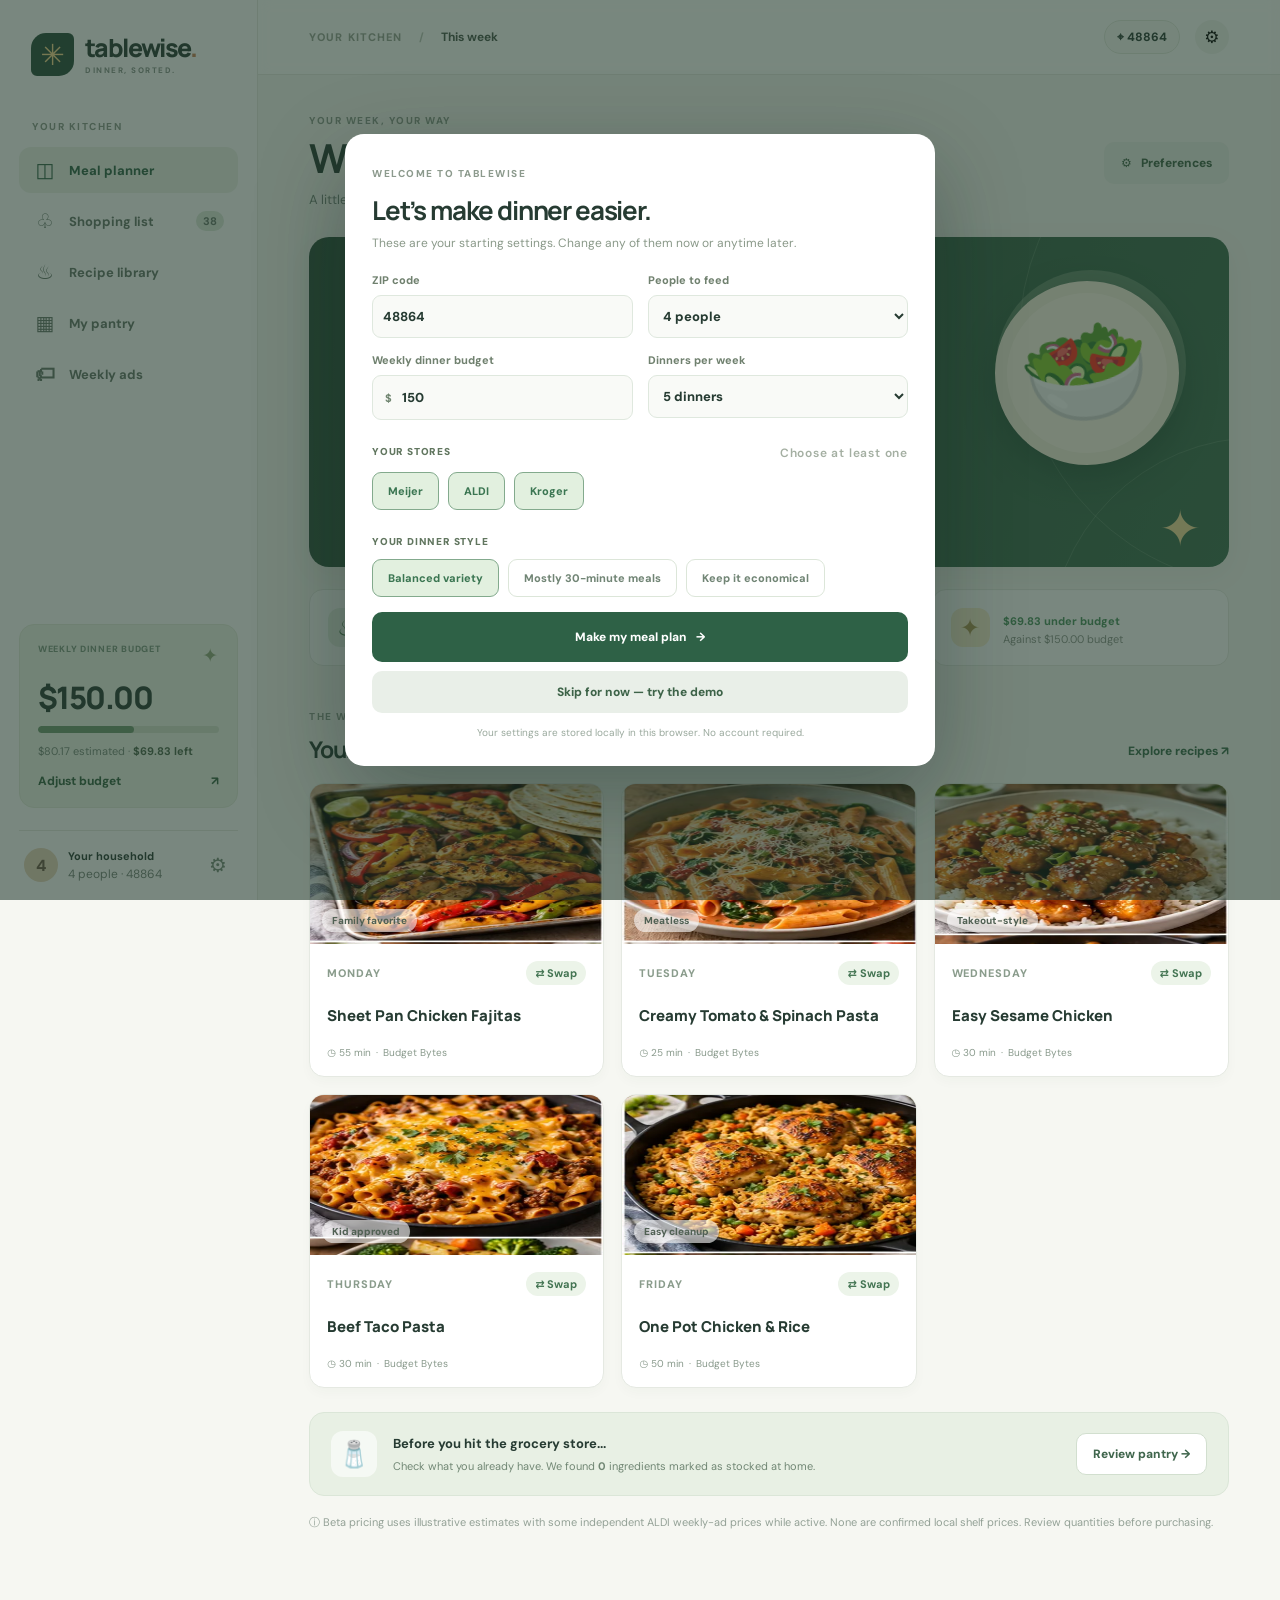
==== tablewise-beta/index.html @ d7c1a2af "Tablewise beta v0.3: 31 recipes with dish photos, saved recipes, and ALDI weekly-ad integration" ====
<!doctype html>
<html lang="en"><head><meta charset="utf-8"><meta name="viewport" content="width=device-width,initial-scale=1,viewport-fit=cover"><meta name="theme-color" content="#2e4f3c"><meta name="description" content="Tablewise: thoughtfully planned dinners and smarter grocery lists"><title>Tablewise — Dinner, sorted.</title><link rel="preconnect" href="https://fonts.googleapis.com"><link rel="preconnect" href="https://fonts.gstatic.com" crossorigin><link href="https://fonts.googleapis.com/css2?family=DM+Sans:wght@400;500;600;700;800&family=Manrope:wght@400;500;600;700;800&display=swap" rel="stylesheet"><style>
:root{--ink:#263b32;--muted:#758379;--forest:#274d3a;--sage:#e8efe7;--mint:#f3f7f0;--bg:#f6f7f2;--white:#fff;--orange:#df7d51;--line:#e5e9e2;--shadow:0 8px 30px rgba(32,57,41,.06);font-family:'DM Sans',system-ui,-apple-system,sans-serif;color:var(--ink);background:var(--bg)}*{box-sizing:border-box}body{margin:0;min-width:320px}button,input,select{font:inherit}button{cursor:pointer}a{text-decoration:none;color:inherit}button:focus-visible,a:focus-visible,input:focus-visible,select:focus-visible{outline:3px solid #e19b60;outline-offset:2px}h1,h2,h3,p{margin:0}h1,h2,h3{font-family:'Manrope',sans-serif;letter-spacing:-.045em}h1{font-size:clamp(29px,3.5vw,40px);line-height:1.16}h2{font-size:23px}small{font-size:12px}input,select{color:var(--ink)}[hidden]{display:none!important}.app-shell{display:flex;min-height:100vh}.sidebar{width:258px;background:#fff;border-right:1px solid var(--line);padding:33px 19px 18px;position:sticky;top:0;height:100vh;display:flex;flex-direction:column;flex-shrink:0}.logo{display:flex;gap:11px;align-items:center;padding:0 12px}.logo-mark{width:43px;height:43px;background:var(--forest);border-radius:15px 6px 15px 6px;display:grid;place-items:center;color:#fbda8f;font-size:29px}.logo-text{display:flex;flex-direction:column}.logo-text strong{font-family:Manrope,sans-serif;letter-spacing:-.065em;font-size:25px;font-weight:800;line-height:1.08}.logo-text .dot{color:#c88256}.logo-text small{letter-spacing:.19em;color:#89958d;font-weight:800;font-size:8px;margin-top:4px}.sidebar-label,.kicker{font-size:10px;font-weight:800;letter-spacing:.15em;color:#8c9a8d}.sidebar-label{padding:44px 13px 14px}.sidebar nav{display:grid;gap:5px}.nav-link{border:0;background:transparent;color:#647569;border-radius:12px;display:flex;align-items:center;text-align:left;gap:12px;padding:13px 14px;font-weight:700;font-size:13px}.nav-link:hover,.nav-link.active{background:#edf3e9;color:#2e6147}.nav-link.active{font-weight:800}.nav-emoji{font-size:20px;width:24px;text-align:center;line-height:1}.nav-count{margin-left:auto;font-size:11px;border-radius:30px;background:#dbe8da;padding:3px 7px}.side-budget{background:#eef4e9;border:1px solid #e3ecdb;border-radius:15px;margin-top:auto;padding:18px}.side-budget-top{display:flex;justify-content:space-between;color:#7b9680;font-size:9px;font-weight:800;letter-spacing:.08em}.side-leaf{font-size:19px;color:#91a87d}.side-number{font:800 31px Manrope,sans-serif;letter-spacing:-.05em;margin:8px 0}.side-progress{height:7px;border-radius:8px;background:#d5e1ce;overflow:hidden}.side-progress div{height:100%;border-radius:8px;background:#6f9972}.side-progress div.over{background:#d96d53}.side-budget p{font-size:11px;color:#75897a;line-height:1.5;margin-top:10px}.side-budget p b{color:#49654b}.side-budget-btn{border:0;background:none;text-align:left;padding:14px 0 0;color:#346342;font-weight:800;font-size:12px;width:100%;display:flex;justify-content:space-between}.sidebar-bottom{display:flex;align-items:center;gap:10px;margin-top:22px;padding:17px 5px 0;border-top:1px solid var(--line)}.sidebar-bottom .avatar{height:34px;width:34px;display:grid;place-items:center;border-radius:50%;background:#e9d6bb;color:#6d5846;font-weight:800}.sidebar-bottom>div{flex:1}.sidebar-bottom b{display:block;font-size:11px}.sidebar-bottom small{display:block;color:var(--muted);margin-top:3px}.sidebar-bottom button{border:0;background:transparent;color:#788c7b;font-size:20px}.main-wrap{flex:1;min-width:0}.topbar{height:75px;display:flex;justify-content:space-between;align-items:center;padding:0 clamp(20px,4vw,60px);border-bottom:1px solid var(--line);background:#ffffffc9;backdrop-filter:blur(7px)}.breadcrumb{font-size:11px;font-weight:800;letter-spacing:.1em;color:#96a294}.breadcrumb span{margin:0 12px;color:#bbc6ba}.breadcrumb strong{color:#46584b;letter-spacing:0;font-size:12px}.top-actions{display:flex;align-items:center;gap:15px}.zip-chip{border:1px solid #e1e9dc;background:#f7faf6;border-radius:30px;padding:8px 12px;font-size:12px;font-weight:800}.icon-btn{border:0;background:#f0f5ed;border-radius:50%;width:34px;height:34px;font-size:17px}.content{padding:39px clamp(20px,4vw,60px) 70px;max-width:1510px;margin:auto}.page-head{display:flex;justify-content:space-between;align-items:center;gap:18px;margin-bottom:26px}.page-head h1{margin:8px 0 9px}.page-head p{color:var(--muted);font-size:13px;line-height:1.6}.btn{border:1px solid transparent;border-radius:10px;padding:12px 16px;font-size:12px;font-weight:800;display:inline-flex;gap:7px;align-items:center;justify-content:center;transition:transform .16s,filter .16s}.btn:hover{transform:translateY(-1px);filter:brightness(.97)}.btn-primary{background:#2e6146;color:white}.btn-soft{background:#e9efe8;color:#3d6348}.btn-light{background:#fff;color:#2f5d44}.btn-ghost{color:#fff;background:transparent;border-color:#759b7a}.btn-outline{color:#40664d;background:#fff;border-color:#d2dfcf}.btn.big{padding:16px}.btn.full{width:100%}.hero{position:relative;background:linear-gradient(115deg,#294d39 0%,#3b6e50 100%);border-radius:20px;min-height:270px;overflow:hidden;display:flex;align-items:center;box-shadow:var(--shadow)}.hero-copy{padding:38px 44px;position:relative;z-index:3;width:69%;color:#fff}.hero-eyebrow{font-size:10px;letter-spacing:.2em;font-weight:800;color:#d3e1c9}.hero h2{font-size:clamp(27px,3vw,39px);line-height:1.17;margin:17px 0}.hero h2 em{font-style:normal;color:#d5e8b5}.hero p{font-size:13px;max-width:390px;line-height:1.7;color:#e3eee3}.hero-buttons{margin-top:23px;display:flex;gap:10px;flex-wrap:wrap}.hero-illustration{position:absolute;right:3%;top:0;height:100%;width:34%;display:grid;place-items:center}.plate{position:absolute;border-radius:50%;display:grid;place-items:center}.plate-back{height:190px;width:190px;background:#a1c29338;right:5%;top:33px;border:21px solid #9db9a244}.plate-front{height:184px;width:184px;border:12px solid #f5efdd;background:#fff8e8;right:7%;top:44px;font-size:106px;box-shadow:0 12px 35px #102f2465;transform:rotate(-11deg)}.hero-shape{position:absolute;border-radius:50%;border:1px solid #a4c4a53d}.hero-shape1{width:500px;height:500px;right:-290px;top:-150px}.hero-shape2{width:420px;height:420px;right:-240px;bottom:-290px}.plant-leaf{position:absolute;color:#f3dc9a;font-size:50px}.plant-leaf.a{right:0;bottom:5px}.plant-leaf.b{left:0;top:2px}.stat-row{display:grid;grid-template-columns:repeat(3,minmax(0,1fr));gap:14px;margin:22px 0 38px}.stat{padding:18px;background:white;border:1px solid var(--line);border-radius:14px;display:flex;align-items:center;gap:13px}.stat-icon{height:39px;width:39px;border-radius:12px;display:grid;place-items:center;font-size:24px;flex-shrink:0}.soft-green{background:#e7f1e6;color:#497a4f}.soft-orange{background:#f8eae3;color:#c47f5b}.soft-gold{background:#f9efcf;color:#ad9652}.stat strong{display:block;font-size:16px;font-weight:800;white-space:nowrap}.stat span:not(.stat-icon){display:block;font-size:11px;color:#8b948b;margin-top:4px}.good{color:#4b9260!important}.bad{color:#bb5845!important}.section-heading{display:flex;justify-content:space-between;align-items:end;margin:0 0 18px;gap:12px}.section-heading h2{margin-top:8px}.section-heading p{color:var(--muted);font-size:12px;margin-top:4px}.text-btn{border:0;background:transparent;padding:6px 0;color:#376b4c;font-weight:800;font-size:12px}.meal-grid{display:grid;grid-template-columns:repeat(3,minmax(0,1fr));gap:17px}.meal-card{background:#fff;border:1px solid var(--line);border-radius:15px;overflow:hidden;min-width:0;box-shadow:0 5px 12px #23482907}.meal-art{height:160px;position:relative;overflow:hidden;display:flex;align-items:center;justify-content:center}.meal-art .food-icon{font-size:83px;filter:drop-shadow(0 11px 11px #46352620);z-index:1;transform:rotate(-8deg)}.art-blob{position:absolute;width:185px;height:185px;right:-20px;top:-60px;border-radius:50%;background:#ffffff3b}.art-corner{position:absolute;bottom:12px;left:12px;background:#fff9;border-radius:50px;padding:5px 10px;font-weight:800;color:#516154;font-size:10px}.terracotta{background:#f3d3c4}.salmon{background:#fae2d7}.sage{background:#dceadc}.gold{background:#f9ecc4}.amber{background:#f3d9b3}.sea{background:#d5e8e1}.cream{background:#efead9}.meal-body{padding:17px}.meal-day{display:flex;align-items:center;justify-content:space-between;font-size:11px;text-transform:uppercase;letter-spacing:.08em;font-weight:800;color:#8a9c8c}.mini-swap{border:0;color:#437452;background:#ecf4e9;border-radius:30px;font-size:11px;font-weight:700;padding:5px 9px;text-transform:none;letter-spacing:0}.meal-title{background:none;border:0;padding:8px 0 0;display:block;text-align:left;font-weight:800;color:var(--ink);font-family:Manrope,sans-serif;font-size:15px;line-height:1.4;min-height:52px}.meal-title:hover{color:#46835b}.meal-foot{display:flex;flex-wrap:wrap;gap:5px;margin-top:9px;align-items:center;color:#88998b;font-size:10px}.bottom-banner{margin-top:24px;padding:18px 21px;background:#e8f0e4;border:1px solid #dbe6d8;border-radius:15px;display:flex;align-items:center;gap:16px}.bottom-banner .bottom-emoji{width:46px;height:46px;background:#fff9;border-radius:12px;display:grid;place-items:center;font-size:26px}.bottom-banner div:nth-child(2){flex:1}.bottom-banner strong{font-size:13px}.bottom-banner p{font-size:11px;color:#718774;line-height:1.6;margin-top:5px}.disclaimer{font-size:11px;color:#93a196;line-height:1.6;margin-top:18px}.page-actions,.inline-actions{display:flex;align-items:center;gap:9px}.price-notice{display:flex;gap:13px;background:#fff4e9;border:1px solid #f1e0ca;padding:15px 18px;border-radius:12px;margin-bottom:21px}.notice-icon{font-size:22px;color:#c18547}.price-notice strong{font-size:12px;color:#94673f}.price-notice p{font-size:11px;line-height:1.55;margin-top:4px;color:#967f62}.compare-wrap{background:#fff;border:1px solid var(--line);border-radius:17px;padding:26px;margin-bottom:29px}.compare-heading h2{margin-top:7px}.compare-heading p{color:var(--muted);font-size:12px;margin-top:6px}.compare-cards{display:grid;grid-template-columns:1fr 1fr;gap:15px;margin-top:21px}.compare-card{border:1px solid #e3e9df;border-radius:12px;background:#fbfcf9;padding:19px}.compare-card.chosen{border:2px solid #79a883;background:#f1f8ef;padding:18px}.compare-label{display:flex;justify-content:space-between;gap:4px;align-items:center;font-size:10px;font-weight:900;letter-spacing:.08em;color:#718a77}.pill{border-radius:40px;padding:5px 8px;font-size:10px;letter-spacing:0}.pale{background:#e3ecdf;color:#64816d}.compare-dollar{display:block;font:800 34px Manrope,sans-serif;letter-spacing:-.06em;margin:13px 0 5px}.compare-card p{color:var(--muted);font-size:11px;line-height:1.5}.compare-select{margin-top:18px;border:0;background:none;color:#37714e;padding:0;font-weight:800;font-size:12px}.store-mini{display:flex;flex-wrap:wrap;gap:12px;margin-top:17px;color:#718174;font-size:11px}.store-mini>span{display:inline-flex;align-items:center;gap:5px}.store-dot{width:8px;height:8px;border-radius:50%;background:#a4a4a4}.store-dot.aldi{background:#3072c8}.store-dot.kroger{background:#207cbd}.store-dot.meijer{background:#db5f44}.shop-topline{display:flex;justify-content:space-between;align-items:center;margin-bottom:15px;gap:14px}.shop-topline p{color:var(--muted);font-size:12px;margin-top:5px}.shop-top-actions{display:flex;gap:17px}.shopping-layout{display:grid;grid-template-columns:minmax(0,1fr) 285px;gap:19px;align-items:start}.aisle-group{border:1px solid var(--line);border-radius:13px;overflow:hidden;background:#fff;margin-bottom:15px}.aisle-head{padding:13px 17px;background:#f2f6f0;border-bottom:1px solid var(--line);display:flex;justify-content:space-between;font-size:12px;color:#4c6a53}.aisle-head span{font-size:11px;color:#8a998b}.shop-item{padding:12px 15px;display:flex;gap:11px;align-items:center;border-bottom:1px solid #eef0eb}.shop-item:last-child{border:0}.shop-item.bought{opacity:.5}.shop-item.bought .item-name{text-decoration:line-through}.check-wrap{position:relative;display:flex}.check-wrap input{width:17px;height:17px;accent-color:#3d8357;cursor:pointer}.item-emoji{font-size:24px;width:30px;text-align:center}.item-info{flex:1;min-width:0}.item-name{font-size:12px;font-weight:800}.item-sub{font-size:10px;margin-top:5px;color:#98a499;line-height:1.4}.item-price{text-align:right;font-size:12px;font-weight:800;white-space:nowrap}.item-price small{display:block;margin-top:4px;color:#95a196;font-weight:500}.price-edit{border:0;background:#f1f4ed;border-radius:7px;color:#6c8b73;padding:6px 9px}.receipt{background:#fff;border:1px solid var(--line);border-radius:15px;padding:24px;position:sticky;top:96px}.receipt-total{font:800 36px Manrope,sans-serif;letter-spacing:-.06em;margin:14px 0 21px}.receipt-line{display:flex;justify-content:space-between;gap:10px;font-size:11px;color:#859184;margin:13px 0}.receipt-line b{color:#405e48}.receipt-rule{height:1px;background:var(--line);margin:18px 0}.receipt-result{display:flex;justify-content:space-between;font-size:12px;font-weight:800;gap:8px;margin-bottom:23px}.receipt-note{line-height:1.65;color:#97a296;font-size:10px;margin-top:15px}.empty-state{text-align:center;padding:40px;color:#8a9989}.recipe-toolbar{display:flex;gap:17px;justify-content:space-between;flex-wrap:wrap;margin-bottom:23px}.search-wrap{position:relative;flex:1;min-width:220px}.search-wrap span{position:absolute;left:13px;top:10px;font-size:22px;color:#9aaa9a}.search-wrap input{width:100%;padding:13px 13px 13px 39px;border:1px solid var(--line);border-radius:10px;background:white;font-size:12px}.category-row{display:flex;align-items:center;gap:6px;flex-wrap:wrap}.category-chip{border:1px solid #dae7d9;background:#fff;border-radius:22px;padding:10px 12px;color:#64836d;font-size:11px;font-weight:800}.category-chip.selected{background:var(--forest);color:white}.recipe-grid{display:grid;grid-template-columns:repeat(3,minmax(0,1fr));gap:17px}.recipe-tile{background:white;border:1px solid var(--line);border-radius:14px;overflow:hidden}.recipe-tile .meal-art{height:137px}.recipe-tile .food-icon{font-size:69px}.recipe-content{padding:16px}.recipe-content h3{font-size:15px;line-height:1.45}.recipe-content p{color:var(--muted);font-size:11px;margin-top:6px}.recipe-content button{margin-top:14px}.pantry-top{background:#e4eee2;border:1px solid #d3e3d0;padding:24px 29px;border-radius:14px;display:flex;justify-content:space-between;align-items:center;margin-bottom:30px}.pantry-top h2{margin:8px 0}.pantry-top p{color:#739177;font-size:12px}.pantry-deco{font-size:64px}.pantry-grid{display:grid;grid-template-columns:repeat(4,minmax(0,1fr));gap:13px}.pantry-card{border:1px solid var(--line);border-radius:12px;background:white;padding:20px 10px;display:flex;align-items:center;flex-direction:column;gap:10px;min-height:143px}.pantry-card.owned{border-color:#8abb95;background:#f0f8ef}.pantry-card-emoji{font-size:31px}.pantry-card b{font-size:12px;text-align:center}.pantry-card small{color:#83a08a;text-align:center;font-weight:700}.mobile-nav{display:none}.modal-root{}#modal-root:empty{display:none}.modal-overlay{position:fixed;inset:0;background:#20372a99;z-index:1000;display:flex;align-items:center;justify-content:center;padding:19px;overflow-y:auto}.modal-panel{width:min(100%,590px);max-height:min(92vh,850px);overflow:auto;background:#fff;border-radius:19px;box-shadow:0 30px 90px #10251f55;position:relative}.modal-inner{padding:27px}.modal-head{display:flex;align-items:start;justify-content:space-between;gap:20px;margin-bottom:22px}.modal-head h2{font-size:26px;margin:10px 0 6px}.modal-head p{font-size:12px;color:#8a9989;line-height:1.6}.modal-close{border:0;background:#edf3eb;border-radius:50%;width:30px;height:30px;font-size:20px;flex-shrink:0}.form-grid{display:grid;grid-template-columns:1fr 1fr;gap:15px}.form-grid label,.extra-form label{display:flex;flex-direction:column;gap:8px;font-size:11px;font-weight:800;color:#70816f}.form-grid input,.form-grid select,.extra-form input{width:100%;min-height:43px;background:#f9faf7;border:1px solid #dfe8de;border-radius:9px;padding:10px;font-size:13px}.money-input{display:flex;align-items:center;border:1px solid #dfe8de;border-radius:9px;background:#f9faf7;overflow:hidden}.money-input span{padding-left:12px;color:#708570}.money-input input{border:0;background:transparent}.form-subhead{display:flex;justify-content:space-between;font-size:10px;font-weight:900;letter-spacing:.08em;margin:25px 0 11px;color:#61765f}.form-subhead small{font-weight:600;color:#a4afa2}.check-pill-row,.style-row{display:flex;gap:9px;flex-wrap:wrap}.store-check input,.style-check input{position:absolute;opacity:0;pointer-events:none}.store-check span,.style-check span{display:block;border:1px solid #dce6d9;border-radius:9px;padding:11px 15px;color:#718575;font-size:11px;font-weight:800;cursor:pointer}.store-check input:checked+span,.style-check input:checked+span{background:#e2f0df;color:#3b7652;border-color:#83aa8d}.form-error{font-size:11px;color:#bd5646;margin:15px 0}.form-note{text-align:center;color:#9aa99d;font-size:10px;margin-top:13px}.quick-pantry{display:grid;grid-template-columns:repeat(3,minmax(0,1fr));gap:9px;margin-bottom:21px}.quick-pantry-chip{border:1px solid var(--line);border-radius:8px;padding:11px 7px;background:#f9faf7;color:#627b65;text-align:left;font-size:11px;font-weight:700}.quick-pantry-chip.has{background:#e1f0df;border-color:#88b294;color:#346a48}.quick-pantry-chip span{margin-right:3px;font-weight:900}.modal-footer{display:flex;gap:10px;justify-content:flex-end;flex-wrap:wrap}.detail-banner{height:155px;display:grid;place-items:center;position:relative}.detail-banner>span{font-size:86px}.over-art{position:absolute;right:16px;top:16px}.detail-inner{padding:24px 29px 30px}.detail-callout,.unit-banner{padding:13px;background:#f7f5ed;border:1px solid #eee7d8;color:#8d7c59;border-radius:9px;font-size:11px;line-height:1.5;margin-bottom:17px}.detail-ingredients{border:1px solid var(--line);border-radius:10px;overflow:hidden;margin:16px 0}.detail-ingredients>strong{display:block;background:#eff3eb;padding:11px 15px;font-size:12px}.detail-ingredients>div{display:flex;justify-content:space-between;padding:8px 14px;border-top:1px solid var(--line);font-size:11px;gap:15px}.detail-ingredients>div span:last-child{color:#829182}.swap-list{max-height:50vh;overflow-y:auto;display:grid;gap:8px}.swap-row{border:1px solid var(--line);border-radius:10px;display:flex;gap:13px;align-items:center;text-align:left;padding:7px;background:#fff}.swap-row.is-current{background:#eaf4e9;border-color:#82ab87}.swap-emoji{width:63px;height:62px;border-radius:8px;display:grid;place-items:center;font-size:36px}.swap-row>span:nth-child(2){flex:1}.swap-row b,.swap-row small{display:block}.swap-row b{font-size:12px}.swap-row small{font-size:10px;color:#859486;margin-top:4px}.swap-arrow{margin-right:10px;color:#66916d}.price-form-fields{display:grid;gap:15px;margin-bottom:20px}.price-form-fields label{display:flex;justify-content:space-between;align-items:center;gap:15px;font-weight:800;font-size:12px}.price-form-fields label .money-input{width:145px}.price-form-fields em{font-style:normal;font-size:9px;color:#93a394;font-weight:500}.extra-form{display:grid;gap:16px}.extra-form .form-grid{margin:8px 0}#toast{position:fixed;z-index:1400;left:50%;bottom:30px;transform:translateX(-50%) translateY(90px);opacity:0;transition:.22s;pointer-events:none;background:#284d38;color:white;padding:13px 21px;border-radius:12px;box-shadow:0 15px 30px #0004;font-size:12px;font-weight:800;text-align:center}#toast.show{transform:translateX(-50%);opacity:1}
/* Local weekly ad discovery */
.ad-intro{display:flex;align-items:center;justify-content:space-between;gap:15px;background:#e8f1e6;border:1px solid #dbe9d9;padding:18px 22px;border-radius:14px;margin-bottom:20px}.ad-intro strong{display:block;font-size:14px}.ad-intro p{margin-top:6px;font-size:11px;color:#708674;line-height:1.6}.ad-store-grid{display:grid;grid-template-columns:repeat(3,minmax(0,1fr));gap:13px;margin-bottom:25px}.ad-store-card{background:white;border:1px solid var(--line);border-radius:14px;padding:18px;display:flex;flex-direction:column;gap:10px}.ad-store-card h3{font-size:17px}.ad-store-card small{color:#8b9c8d;line-height:1.5}.ad-store-card a{margin-top:auto}.ad-deals{display:grid;grid-template-columns:repeat(2,minmax(0,1fr));gap:12px}.ad-deal{border:1px solid var(--line);border-radius:12px;padding:15px;background:white;display:grid;gap:7px}.ad-deal-top{display:flex;justify-content:space-between;align-items:center;gap:8px}.ad-deal strong{font-size:13px}.ad-deal-price{font-size:20px;font-weight:900;font-family:Manrope,sans-serif}.ad-meta{font-size:10px;color:#90a094;line-height:1.5}.ad-deal button{background:#e9f2e7;border:none;color:#3f734c;border-radius:7px;padding:9px;font-size:11px;font-weight:800}.ad-note{font-size:11px;color:#7f8f81;line-height:1.7}.ad-empty{background:#fff;border:1px dashed #ccd9ca;padding:25px;border-radius:12px;font-size:12px;color:#829181;line-height:1.8}.ad-status{font-size:10px;font-weight:800;border-radius:20px;padding:5px 9px;background:#edf2e9;color:#69836a}.data-status{display:block;font-size:10px;font-weight:800;color:#a37d4c;background:#fff4de;padding:7px 9px;border-radius:8px;margin:13px 0}.ad-form{display:grid;grid-template-columns:1.5fr .7fr .8fr auto;gap:9px;align-items:end;margin:18px 0}.ad-form label{display:grid;gap:7px;font-size:11px;color:#768a79;font-weight:800}.ad-form input,.ad-form select{border:1px solid var(--line);background:white;border-radius:8px;padding:11px;min-width:0;width:100%;height:41px}.ad-form button{height:41px}.ad-filter{display:flex;gap:7px;margin:18px 0}.ad-filter button{border:1px solid #dce7d8;border-radius:50px;padding:8px 14px;background:#fff;color:#67816c;font-size:11px;font-weight:800}.ad-filter button.active{background:#2f6247;color:white;border-color:#2f6247}.ad-inline-link{font-size:11px;text-decoration:underline;color:#4c7c54}
@media(max-width:1150px){.sidebar{width:219px}.content{padding:28px 24px 60px}.topbar{padding:0 24px}.meal-grid,.recipe-grid{grid-template-columns:repeat(2,minmax(0,1fr))}.shopping-layout{grid-template-columns:minmax(0,1fr) 255px}.stat{padding:13px}.stat strong{font-size:14px}.ad-store-grid{grid-template-columns:repeat(2,1fr)}}@media(max-width:800px){.sidebar{display:none}.mobile-nav{display:flex;position:fixed;left:0;right:0;bottom:0;z-index:90;background:white;border-top:1px solid var(--line);padding:7px 7px calc(7px + env(safe-area-inset-bottom));justify-content:space-around;box-shadow:0 -8px 20px #2643290b}.mobile-nav .nav-link{display:flex;flex-direction:column;gap:4px;font-size:9px;padding:7px 5px;min-width:58px}.mobile-nav .nav-emoji{font-size:20px}.mobile-nav .nav-count{display:none}.content{padding:28px 20px 110px}.topbar{height:60px;padding:0 20px}.shopping-layout{grid-template-columns:1fr}.receipt{position:static;order:-1}.pantry-grid{grid-template-columns:repeat(3,minmax(0,1fr))}.ad-store-grid{grid-template-columns:repeat(3,minmax(0,1fr))}}@media(max-width:560px){.content{padding:23px 14px 110px}.breadcrumb{font-size:9px}.breadcrumb strong{font-size:10px}.top-actions{gap:7px}.topbar{padding:0 14px}.page-head{align-items:flex-start}.page-head .btn{padding:9px;font-size:10px}.page-head h1{font-size:29px}.hero{min-height:315px}.hero-copy{padding:30px 21px;width:100%}.hero-illustration{opacity:.21;right:-70px;width:65%}.hero-buttons .btn{font-size:10px}.stat-row{grid-template-columns:1fr;gap:8px;margin:13px 0 27px}.stat{padding:12px}.stat-icon{height:33px;width:33px;font-size:19px}.stat strong{font-size:14px}.meal-grid,.recipe-grid{grid-template-columns:1fr 1fr;gap:10px}.meal-art{height:110px}.meal-art .food-icon{font-size:59px}.meal-body{padding:11px}.meal-title{font-size:12px;min-height:70px}.meal-day{font-size:9px}.meal-foot{font-size:9px}.mini-swap{padding:4px 6px;font-size:9px}.mini-swap span{display:none}.art-corner{font-size:9px}.bottom-banner{padding:13px;gap:9px;align-items:flex-start}.bottom-banner .bottom-emoji{width:36px;height:36px;font-size:20px;flex-shrink:0}.bottom-banner .btn{padding:8px;font-size:10px;align-self:center}.compare-wrap{padding:15px}.compare-cards{gap:9px}.compare-card{padding:13px}.compare-card.chosen{padding:12px}.compare-dollar{font-size:26px}.compare-label{font-size:9px}.pill{display:none}.shop-item{padding:12px 8px;gap:6px}.shop-topline{align-items:flex-start}.shop-top-actions{flex-direction:column;gap:4px}.pantry-grid{grid-template-columns:repeat(2,minmax(0,1fr));gap:10px}.pantry-card{min-height:125px;padding:15px 8px}.form-grid{grid-template-columns:1fr 1fr;gap:9px}.modal-inner{padding:20px}.quick-pantry{grid-template-columns:repeat(2,minmax(0,1fr))}.ad-store-grid{grid-template-columns:1fr}.ad-deals{grid-template-columns:1fr}.ad-form{grid-template-columns:1fr 1fr}.ad-form label:first-child{grid-column:1/-1}.ad-form button{grid-column:1/-1}.ad-intro{align-items:flex-start;flex-direction:column}.recipe-content{padding:12px}.recipe-content h3{font-size:12px}}@media print{.sidebar,.mobile-nav,.topbar,.page-head button,.receipt button,.shop-top-actions,.price-edit,.compare-wrap,.bottom-banner,.price-notice{display:none!important}.content{padding:0}.shopping-layout{grid-template-columns:1fr}.shop-item{break-inside:avoid}.receipt{position:static}}
/* Final component alignment */
.modal-backdrop{position:fixed;inset:0;background:#20372a99;z-index:1000;display:flex;align-items:center;justify-content:center;padding:19px;overflow-y:auto}.modal-panel{padding:27px;max-width:590px}.modal-panel.modal-wide{max-width:680px}.modal-panel:has(.detail-banner){padding:0}.modal-panel .detail-inner{padding:23px 27px 28px}.recipe-art{height:146px;position:relative;display:grid;place-items:center;overflow:hidden}.recipe-emoji{font-size:72px;filter:drop-shadow(0 8px 10px #5237271a)}.recipe-tag{position:absolute;left:13px;bottom:10px;background:#ffffffc4;color:#52735d;border-radius:30px;padding:6px 11px;font-size:10px;font-weight:800}.recipe-body{padding:16px}.recipe-source{font-size:10px;letter-spacing:.04em;color:#8d9d8e;font-weight:800}.recipe-title{border:0;background:none;padding:9px 0;color:var(--ink);text-align:left;font:800 15px/1.5 Manrope,sans-serif;min-height:65px}.recipe-bottom{display:flex;align-items:center;justify-content:space-between;gap:6px;color:#869989;font-size:11px}.tiny-cta{border:0;background:#e8f1e4;color:#366649;border-radius:7px;padding:7px;font-size:10px;font-weight:800}.modal-panel .quick-pantry{margin-top:8px}.modal-panel .detail-inner .detail-ingredients{max-height:34vh;overflow-y:auto}.modal-panel>.modal-head{margin-bottom:20px}body{overflow-x:hidden}
@media(max-width:560px){.modal-panel{padding:19px}.recipe-art{height:108px}.recipe-emoji{font-size:50px}.recipe-body{padding:11px}.recipe-title{font-size:12px;min-height:81px}.recipe-bottom{align-items:flex-start;gap:4px;flex-direction:column}.ad-store-grid{grid-template-columns:1fr}}

/* RECIPE PHOTO EXPANSION */
:root{--dish-sprite:url("[data-uri]")}
.dish-photo{display:block;position:absolute;inset:0;overflow:hidden;background:#e8e8de}
.dish-photo img,.dish-photo .dish-sprite,.dish-emoji-fallback{display:block;width:100%;height:100%;position:absolute;inset:0}
.dish-photo img{object-fit:cover;object-position:center 48%;transition:transform .38s ease}
.dish-sprite{background-image:var(--dish-sprite);background-size:400% 400%;background-position:var(--dish-x) var(--dish-y);background-repeat:no-repeat;transition:transform .38s ease}
.dish-emoji-fallback{display:grid;place-items:center;font-size:55px;background:#e6e9d9}
.dish-emoji-fallback[hidden]{display:none!important}
.recipe-tile:hover .dish-photo img,.recipe-tile:hover .dish-sprite,.meal-card:hover .dish-photo img,.meal-card:hover .dish-sprite{transform:scale(1.045)}
.recipe-art.with-photo{display:block;position:relative;width:100%;border:0;padding:0;cursor:pointer;overflow:hidden}
.recipe-art .recipe-tag{z-index:2;white-space:nowrap;box-shadow:0 2px 8px #0001}
.recipe-tile{position:relative;overflow:hidden;transition:transform .15s,box-shadow .15s}
.recipe-tile:hover{transform:translateY(-2px);box-shadow:0 11px 26px #24372917}
.recipe-save{position:absolute;z-index:3;right:12px;top:11px;border:1px solid #ffffffad;background:#fffffff2;color:#527554;width:32px;height:32px;border-radius:50%;font-size:22px;line-height:1;display:grid;place-items:center;box-shadow:0 3px 10px #0003}
.recipe-save.saved{background:#fdf2ee;color:#cc6656}
.recipe-count{font-size:12px;color:#718272;margin:10px 0 16px;font-weight:800}
.meal-art.with-photo{width:100%;position:relative;display:block;cursor:pointer;overflow:hidden;border:0;padding:0}
.meal-art.with-photo .art-corner{z-index:2;position:absolute}
.detail-photo-banner{height:225px!important;display:block!important;overflow:hidden}
.detail-photo-banner .detail-photo img,.detail-photo-banner .detail-photo .dish-sprite{object-position:center 48%}
.detail-photo-banner .over-art{z-index:4;background:#ffffffdd}
.swap-emoji{position:relative;overflow:hidden;flex-shrink:0}
.swap-photo img,.swap-photo .dish-sprite{border-radius:8px}
@media(max-width:560px){.recipe-save{right:7px;top:7px;width:29px;height:29px}.recipe-count{margin:7px 0 12px}.detail-photo-banner{height:170px!important}}

</style></head><body><div id="app"></div><script>
'use strict';
// All store prices in this prototype are synthetic demonstration values, not retailer offers.
const ING = {
 chicken: ['Chicken breast','Meat','lb',1,3.99,'🍗'],thighs:['Chicken thighs','Meat','lb',1,3.29,'🍗'],beef:['Ground beef','Meat','lb',1,5.39,'🥩'],fish:['White fish fillets','Meat','lb',1,6.99,'🐟'],bacon:['Bacon','Meat','12-oz pkg',1,4.19,'🥓'],
 peppers:['Bell peppers','Produce','each',1,1.08,'🫑'],onion:['Yellow onions','Produce','each',1,.79,'🧅'],lime:['Limes','Produce','each',1,.59,'🍋'],garlic:['Garlic','Produce','bulb',1,.65,'🧄'],spinach:['Baby spinach','Produce','5-oz bag',1,2.29,'🥬'],avocado:['Avocados','Produce','each',1,.99,'🥑'],greenonion:['Green onions','Produce','bunch',1,.95,'🌱'],potato:['Russet potatoes','Produce','3-lb bag',1,3.49,'🥔'],broccoli:['Broccoli florets','Produce','12-oz bag',1,2.69,'🥦'],coleslaw:['Coleslaw mix','Produce','14-oz bag',1,1.98,'🥬'],cilantro:['Cilantro','Produce','bunch',1,.89,'🌿'],ginger:['Fresh ginger','Produce','piece',1,.85,'🫚'],
 rice:['Long-grain rice','Grains','2-lb bag',1,2.69,'🍚'],pasta:['Penne pasta','Grains','1-lb box',1,1.39,'🍝'],spaghetti:['Spaghetti','Grains','1-lb box',1,1.49,'🍝'],tortillas:['Flour tortillas','Grains','10-count pack',1,2.29,'🌮'],corntortillas:['Corn tortillas','Grains','12-count pack',1,2.19,'🌮'],breadcrumbs:['Bread crumbs','Grains','15-oz canister',1,1.99,'🍞'],flour:['All-purpose flour','Grains','2-lb bag',1,2.19,'🌾'],
 tomato:['Diced tomatoes','Canned & jarred','14.5-oz can',1,1.19,'🍅'],sauce:['Tomato sauce','Canned & jarred','15-oz can',1,1.08,'🥫'],paste:['Tomato paste','Canned & jarred','6-oz can',1,.89,'🥫'],beans:['Black beans','Canned & jarred','15-oz can',1,.95,'🫘'],kidney:['Kidney beans','Canned & jarred','15-oz can',1,1.15,'🫘'],corn:['Corn','Canned & jarred','15-oz can',1,1.09,'🌽'],salsa:['Salsa','Canned & jarred','16-oz jar',1,2.29,'🍅'],broth:['Chicken / vegetable broth','Canned & jarred','32-oz carton',1,1.89,'🥣'],
 cheddar:['Shredded cheddar','Dairy & eggs','8-oz bag',1,2.29,'🧀'],mozzarella:['Shredded mozzarella','Dairy & eggs','8-oz bag',1,2.39,'🧀'],parmesan:['Parmesan','Dairy & eggs','4-oz tub',1,2.49,'🧀'],creamcheese:['Cream cheese','Dairy & eggs','8-oz block',1,1.89,'🧀'],sourcream:['Sour cream','Dairy & eggs','16-oz tub',1,1.89,'🥛'],milk:['Milk','Dairy & eggs','half-gallon',1,2.29,'🥛'],butter:['Butter','Dairy & eggs','1-lb box',1,3.49,'🧈'],egg:['Eggs','Dairy & eggs','dozen',1,2.99,'🥚'],
 frozenveg:['Frozen stir-fry vegetables','Frozen','12-oz bag',1,2.39,'🥕'],
 oil:['Olive / cooking oil','Pantry & spices','16.9-fl-oz bottle',1,5.49,'🫒'],salt:['Salt','Pantry & spices','container',1,1.09,'🧂'],pepper:['Black pepper','Pantry & spices','jar',1,2.09,'🧂'],paprika:['Paprika','Pantry & spices','jar',1,1.59,'🌶️'],chili:['Chili powder','Pantry & spices','jar',1,1.59,'🌶️'],cumin:['Ground cumin','Pantry & spices','jar',1,1.79,'🌶️'],oregano:['Dried oregano','Pantry & spices','jar',1,1.59,'🌿'],basil:['Dried basil','Pantry & spices','jar',1,1.59,'🌿'],thyme:['Dried thyme','Pantry & spices','jar',1,1.59,'🌿'],garlicpowder:['Garlic powder','Pantry & spices','jar',1,1.59,'🧄'],onionpowder:['Onion powder','Pantry & spices','jar',1,1.59,'🧅'],cayenne:['Cayenne pepper','Pantry & spices','jar',1,1.49,'🌶️'],soy:['Soy sauce','Pantry & spices','bottle',1,1.89,'🍶'],sugar:['Brown / white sugar','Pantry & spices','2-lb bag',1,2.39,'🍯'],cornstarch:['Cornstarch','Pantry & spices','box',1,1.89,'🌽'],mayo:['Mayonnaise','Pantry & spices','jar',1,3.29,'🥄'],sesame:['Sesame oil','Pantry & spices','bottle',1,4.49,'🍶'],vinegar:['Rice vinegar','Pantry & spices','bottle',1,2.09,'🍶'],
};
const RECIPES = [
 {id:'fajitas',title:'Sheet Pan Chicken Fajitas',source:'Budget Bytes',url:'https://www.budgetbytes.com/oven-fajitas/',time:55,servings:4,tag:'Family favorite',category:'Chicken',emoji:'🌮',shade:'terracotta',ings:{chicken:1,peppers:3,onion:2,lime:1,tortillas:1,sourcream:.35,oil:.07,chili:.06,paprika:.06,onionpowder:.04,garlicpowder:.04,cumin:.04,cayenne:.03,sugar:.03,salt:.03}},
 {id:'cajun',title:'Creamy Cajun Chicken Pasta',source:'Budget Bytes',url:'https://www.budgetbytes.com/one-pot-creamy-cajun-chicken-pasta/',time:30,servings:4,tag:'One pot',category:'Chicken',emoji:'🍝',shade:'salmon',ings:{chicken:1,onion:1,pasta:.5,tomato:1,broth:.5,creamcheese:.25,butter:.08,oil:.06,paprika:.08,oregano:.04,thyme:.04,garlicpowder:.04,onionpowder:.04,cayenne:.02,pepper:.03,salt:.03}},
 {id:'spinach',title:'Creamy Tomato & Spinach Pasta',source:'Budget Bytes',url:'https://www.budgetbytes.com/creamy-tomato-spinach-pasta/',time:25,servings:4,tag:'Meatless',category:'Vegetarian',emoji:'🍅',shade:'sage',ings:{pasta:.5,onion:1,garlic:.25,oil:.06,tomato:1,oregano:.04,basil:.04,pepper:.02,paste:.3,creamcheese:.25,parmesan:.25,spinach:1}},
 {id:'chickenrice',title:'One Pot Chicken & Rice',source:'Budget Bytes',url:'https://www.budgetbytes.com/one-pot-chicken-and-rice/',time:50,servings:4,tag:'Easy cleanup',category:'Chicken',emoji:'🍚',shade:'gold',ings:{thighs:1.25,rice:.5,onion:1,broth:.5,oil:.06,paprika:.04,oregano:.04,thyme:.04,garlicpowder:.04,onionpowder:.04,salt:.03,pepper:.03}},
 {id:'sesame',title:'Easy Sesame Chicken',source:'Budget Bytes',url:'https://www.budgetbytes.com/easy-sesame-chicken/',time:30,servings:4,tag:'Takeout-style',category:'Chicken',emoji:'🥡',shade:'amber',ings:{thighs:1,rice:.5,egg:.1,cornstarch:.1,soy:.12,sesame:.06,vinegar:.06,sugar:.05,ginger:.25,garlic:.2,greenonion:1,oil:.05,salt:.02,pepper:.02}},
 {id:'fishtacos',title:'Fish Tacos with Lime Slaw',source:'Budget Bytes',url:'https://www.budgetbytes.com/fish-tacos-with-slaw/',time:30,servings:4,tag:'Fresh & bright',category:'Seafood',emoji:'🐟',shade:'sea',ings:{fish:1,corntortillas:.7,coleslaw:.5,greenonion:1,lime:1,mayo:.15,avocado:1,oil:.04,cumin:.03,chili:.03,garlicpowder:.03,cayenne:.03,salt:.03,sugar:.03}},
 {id:'tacobowls',title:'Slow Cooker Chicken Taco Bowls',source:'Budget Bytes',url:'https://www.budgetbytes.com/taco-chicken-bowls/',time:490,servings:6,tag:'Set & forget',category:'Chicken',emoji:'🥗',shade:'sage',ings:{chicken:1.5,rice:.75,beans:2,corn:1,salsa:1,cheddar:.6,cumin:.04,chili:.05,garlicpowder:.03,onionpowder:.03,oil:.05}},
 {id:'potatosoup',title:'Loaded Potato Soup',source:'Budget Bytes',url:'https://www.budgetbytes.com/loaded-potato-soup/',time:55,servings:6,tag:'Comfort food',category:'Vegetarian',emoji:'🥣',shade:'cream',ings:{potato:1,bacon:1,onion:1,garlic:.25,broth:.5,milk:.5,cheddar:.6,sourcream:.5,greenonion:1,flour:.05,paprika:.03,cayenne:.02,salt:.03,pepper:.02}},
 {id:'tacopasta',title:'Beef Taco Pasta',source:'Budget Bytes',url:'https://www.budgetbytes.com/beef-taco-pasta/',time:30,servings:6,tag:'Kid approved',category:'Beef',emoji:'🍲',shade:'terracotta',ings:{beef:.5,pasta:.7,onion:1,tomato:1,paste:.4,cheddar:.6,broth:.5,chili:.04,cumin:.04,garlicpowder:.03,onionpowder:.03,oil:.04}},
 {id:'parm',title:'Classic Chicken Parmesan',source:'Food Network',url:'https://www.foodnetwork.com/recipes/food-network-kitchen/classic-chicken-parmesan-recipe-2111683',time:40,servings:4,tag:'Weekend classic',category:'Chicken',emoji:'🍗',shade:'salmon',ings:{chicken:1.25,garlic:.25,sauce:1,mozzarella:.75,parmesan:.5,egg:.25,flour:.1,oil:.1,pepper:.03,salt:.03,basil:.04}},
 {id:'chili',title:'Classic Chili',source:'Budget Bytes',url:'https://www.budgetbytes.com/basic-chili/',time:50,servings:6,tag:'Meal-prep friendly',category:'Beef',emoji:'🥘',shade:'terracotta',ings:{beef:1,onion:1,garlic:.25,kidney:2,beans:1,tomato:2,sauce:1,broth:.3,chili:.07,cumin:.06,paprika:.04,oregano:.03,oil:.05}},
 {id:'quesadilla',title:'Black Bean Quesadillas',source:'Budget Bytes',url:'https://www.budgetbytes.com/hearty-black-bean-quesadillas/',time:25,servings:4,tag:'Budget hero',category:'Vegetarian',emoji:'🫓',shade:'gold',ings:{beans:2,corn:1,tortillas:1,cheddar:1,greenonion:1,cilantro:1,chili:.04,cumin:.03,garlicpowder:.03}},
 {id:'drumsticks',title:'Baked Chicken Drumsticks',source:'Budget Bytes',url:'https://www.budgetbytes.com/baked-chicken-drumsticks/',time:45,servings:4,tag:'Family favorite',category:'Chicken',emoji:'🍗',shade:'amber',ings:{thighs:2,potato:1,broccoli:1,oil:.06,paprika:.05,garlicpowder:.04,onionpowder:.03,oregano:.03,pepper:.02,salt:.03}},
 {id:'stirfry',title:'Chicken Stir Fry',source:'Budget Bytes',url:'https://www.budgetbytes.com/chicken-stir-fry/',time:30,servings:6,tag:'Veggie-packed',category:'Chicken',emoji:'🥦',shade:'sea',ings:{chicken:1.5,frozenveg:2,rice:.5,soy:.12,garlic:.3,ginger:.4,cornstarch:.08,sugar:.04,oil:.06,pepper:.02}},
 {id:'meatloaf',title:'Classic Homemade Meatloaf',source:'Budget Bytes',url:'https://www.budgetbytes.com/classic-homemade-meatloaf/',time:75,servings:8,tag:'Sunday-style',category:'Beef',emoji:'🍽️',shade:'cream',ings:{beef:2,onion:1,egg:.2,breadcrumbs:.3,milk:.2,potato:1,broccoli:1,garlicpowder:.03,pepper:.03,salt:.03}}
];

// Expanded curated collection: external cooking instructions are credited and linked.
// Ingredient amounts are planning approximations, not exact copies of the publisher's recipe.
Object.assign(ING, {
  orzo:['Orzo pasta','Grains','1-lb box',1,2.19,'🍝'],
  chickpeas:['Chickpeas','Canned & jarred','15-oz can',1,1.09,'🫘'],
  whitebeans:['Cannellini beans','Canned & jarred','15-oz can',1,1.09,'🫘'],
  salmon:['Salmon fillets','Meat','lb',1,8.99,'🐟'],
  tunacan:['Canned tuna','Canned & jarred','5-oz can',1,1.09,'🐟'],
  salmoncan:['Canned salmon','Canned & jarred','14.75-oz can',1,3.09,'🐟'],
  greenbeans:['Green beans','Produce','12-oz bag',1,2.19,'🥬'],
  mushroom:['Baby bella mushrooms','Produce','8-oz pkg',1,2.39,'🍄'],
  coconutmilk:['Coconut milk','Canned & jarred','13.5-oz can',1,2.09,'🥥'],
  ramen:['Ramen noodles','Grains','3-oz pack',1,.49,'🍜'],
  cream:['Heavy cream','Dairy & eggs','pint',1,3.19,'🥛'],
  lemon:['Lemons','Produce','each',1,.79,'🍋'],
  rosemary:['Dried rosemary','Pantry & spices','jar',1,1.69,'🌿'],
  curry:['Curry powder','Pantry & spices','jar',1,2.09,'🌶️'],
  hot:['Hot sauce','Pantry & spices','bottle',1,2.49,'🌶️'],
  mustard:['Dijon mustard','Pantry & spices','jar',1,1.89,'🥄'],
  carrot:['Carrots','Produce','1-lb bag',1,1.39,'🥕'],
  zucchini:['Zucchini','Produce','each',1,1.29,'🥒'],
  parsley:['Fresh parsley','Produce','bunch',1,1.09,'🌿']
});
// First 15 photos are original, locally embedded AI-generated dish illustrations.
RECIPES.forEach((r,i)=>{r.sprite=i;});
RECIPES.push(
 {id:'carbonara',title:'Easy Spaghetti Carbonara',source:'Budget Bytes',url:'https://www.budgetbytes.com/spaghetti-carbonara/',image:'https://www.budgetbytes.com/wp-content/uploads/2016/05/Spaghetti-Carbonara-V3.jpeg',time:25,servings:6,tag:'5 ingredients',category:'Pork',emoji:'🍝',shade:'cream',ings:{bacon:.25,garlic:.2,spaghetti:.75,egg:.25,parmesan:.7,pepper:.03,salt:.02}},
 {id:'tuscanorzo',title:'One Pot Tuscan Orzo',source:'Budget Bytes',url:'https://www.budgetbytes.com/tuscan-orzo/',image:'https://www.budgetbytes.com/wp-content/uploads/2024/04/Tuscan-Orzo-V1.jpg',time:30,servings:4,tag:'One pot',category:'Vegetarian',emoji:'🍝',shade:'salmon',ings:{orzo:.7,onion:1,garlic:.25,tomato:1,spinach:.8,parmesan:.5,cream:.35,broth:.5,oil:.06,oregano:.03,pepper:.03}},
 {id:'cheeseburger',title:'One Pot Cheeseburger Pasta',source:'Budget Bytes',url:'https://www.budgetbytes.com/skillet-cheeseburger-pasta/',image:'https://www.budgetbytes.com/wp-content/uploads/2016/04/Cheeseburger-Pasta-Skillet-PIN1-800x1200.jpg',time:30,servings:4,tag:'Kid approved',category:'Beef',emoji:'🍝',shade:'amber',ings:{beef:.6,pasta:.65,onion:1,cheddar:.8,tomato:.5,sauce:.3,broth:.4,milk:.3,oil:.04,garlicpowder:.03,pepper:.02}},
 {id:'southwest',title:'Southwest Chicken Skillet',source:'Budget Bytes',url:'https://www.budgetbytes.com/southwest-chicken-skillet/',image:'https://www.budgetbytes.com/wp-content/uploads/2014/05/Southwest-Chicken-Skillet-V1.jpg',time:25,servings:4,tag:'Weeknight winner',category:'Chicken',emoji:'🥘',shade:'terracotta',ings:{chicken:.8,rice:.5,beans:1,corn:1,salsa:.5,cheddar:.5,greenonion:.5,chili:.03,cumin:.03,oil:.04}},
 {id:'primavera',title:'Chicken Pasta Primavera',source:'Budget Bytes',url:'https://www.budgetbytes.com/chicken-pasta-primavera/',image:'https://www.budgetbytes.com/wp-content/uploads/2025/02/Chicken-Pasta-Primavera-V1.jpeg',time:30,servings:4,tag:'Veggie-packed',category:'Chicken',emoji:'🥦',shade:'sage',ings:{chicken:1.1,pasta:.7,zucchini:2,carrot:.6,broccoli:.5,garlic:.25,cream:.35,parmesan:.4,butter:.1,pepper:.02}},
 {id:'firecracker',title:'Firecracker Chicken',source:'Budget Bytes',url:'https://www.budgetbytes.com/firecracker-chicken/',image:'https://www.budgetbytes.com/wp-content/uploads/2025/06/Firecracker-Chicken-V3.jpg',time:35,servings:4,tag:'Sweet & spicy',category:'Chicken',emoji:'🍗',shade:'terracotta',ings:{chicken:1.1,rice:.5,hot:.17,sugar:.12,vinegar:.07,soy:.05,cornstarch:.07,oil:.06,greenonion:.5,garlicpowder:.03}},
 {id:'creamygarlic',title:'Creamy Garlic Chicken',source:'Budget Bytes',url:'https://www.budgetbytes.com/creamy-garlic-chicken/',image:'https://www.budgetbytes.com/wp-content/uploads/2024/02/Creamy-Garlic-Chicken-V1.jpeg',time:40,servings:4,tag:'Cozy classic',category:'Chicken',emoji:'🍗',shade:'gold',ings:{chicken:1.3,garlic:1,cream:.45,broth:.25,flour:.06,oil:.06,butter:.07,oregano:.03,garlicpowder:.02,pepper:.02}},
 {id:'curriedchickpeas',title:'Curried Chickpeas with Spinach',source:'Budget Bytes',url:'https://www.budgetbytes.com/curried-chickpeas-spinach/',image:'https://www.budgetbytes.com/wp-content/uploads/2013/12/Curried-Chickpeas-with-Spinach-V1.jpg',time:25,servings:4,tag:'Budget hero',category:'Vegetarian',emoji:'🍛',shade:'sage',ings:{chickpeas:2,spinach:1,onion:1,garlic:.25,ginger:.3,sauce:1,curry:.07,rice:.4,oil:.05}},
 {id:'beefcabbage',title:'Beef and Cabbage Stir Fry',source:'Budget Bytes',url:'https://www.budgetbytes.com/beef-cabbage-stir-fry/',image:'https://www.budgetbytes.com/wp-content/uploads/2016/08/Beef-and-Cabbage-Stir-Fry-V1.jpg',time:30,servings:4,tag:'One skillet',category:'Beef',emoji:'🥘',shade:'sage',ings:{beef:.7,coleslaw:1.2,carrot:.5,greenonion:.6,garlic:.2,ginger:.3,soy:.12,sugar:.06,sesame:.05,oil:.05}},
 {id:'eggroll',title:'Egg Roll in a Bowl',source:'Budget Bytes',url:'https://www.budgetbytes.com/egg-roll-in-a-bowl/',image:'https://www.budgetbytes.com/wp-content/uploads/2026/02/Egg-Roll-in-a-Bowl-Vertical-2.jpg',time:30,servings:4,tag:'Takeout feel',category:'Beef',emoji:'🥬',shade:'amber',ings:{beef:.5,coleslaw:1.5,carrot:.5,garlic:.25,ginger:.25,greenonion:.6,soy:.12,oil:.06,vinegar:.05,sugar:.03}},
 {id:'salmonpatties',title:'Easy Salmon Patties',source:'Budget Bytes',url:'https://www.budgetbytes.com/salmon-patties/',image:'https://www.budgetbytes.com/wp-content/uploads/2025/05/Salmon-Patties-V1.jpg',time:25,servings:4,tag:'Pantry-friendly',category:'Seafood',emoji:'🐟',shade:'sea',ings:{salmoncan:2,egg:.2,breadcrumbs:.15,greenonion:.5,lemon:1,mayo:.12,oil:.05,salt:.02,pepper:.02}},
 {id:'tunapatties',title:'Easy Tuna Patties',source:'Budget Bytes',url:'https://www.budgetbytes.com/tuna-patties/',image:'https://www.budgetbytes.com/wp-content/uploads/2022/06/Tuna-Cakes-V2.jpg',time:25,servings:4,tag:'Fast favorite',category:'Seafood',emoji:'🐟',shade:'sea',ings:{tunacan:3,egg:.25,breadcrumbs:.2,greenonion:.5,lemon:1,mayo:.1,oil:.07,salt:.02,pepper:.02}},
 {id:'garliccod',title:'Garlic Butter Baked Cod',source:'Budget Bytes',url:'https://www.budgetbytes.com/garlic-butter-baked-cod/',image:'https://www.budgetbytes.com/wp-content/uploads/2019/09/Garlic-Butter-Baked-Cod-PIN1-800x1600.jpg',time:30,servings:4,tag:'Light & fresh',category:'Seafood',emoji:'🐟',shade:'cream',ings:{fish:1.3,butter:.17,garlic:.4,lemon:2,parsley:.5,broccoli:.8,oil:.04,salt:.03,pepper:.03}},
 {id:'salmonpan',title:'One Pan Salmon Dinner',source:'Budget Bytes',url:'https://www.budgetbytes.com/one-pan-salmon-dinner/',image:'https://www.budgetbytes.com/wp-content/uploads/2025/03/One-Pan-Salmon-Dinner-V1.jpg',time:40,servings:4,tag:'Sheet pan',category:'Seafood',emoji:'🐟',shade:'sage',ings:{salmon:1.4,potato:1,greenbeans:2,lemon:1,oil:.1,garlicpowder:.03,salt:.03,pepper:.03}},
 {id:'mushroomramen',title:'Creamy Mushroom Ramen',source:'Budget Bytes',url:'https://www.budgetbytes.com/vegan-creamy-mushroom-ramen/',image:'https://www.budgetbytes.com/wp-content/uploads/2019/09/Vegan-Creamy-Mushroom-Ramen-V2.jpg',time:15,servings:2,tag:'15 minutes',category:'Vegetarian',emoji:'🍜',shade:'sea',ings:{mushroom:1,broth:.4,spinach:.5,ramen:2,coconutmilk:.5,greenonion:.4,oil:.03,hot:.04}},
 {id:'whitebeansoup',title:'Rosemary Garlic White Bean Soup',source:'Budget Bytes',url:'https://www.budgetbytes.com/easy-rosemary-garlic-white-bean-soup/',image:'https://www.budgetbytes.com/wp-content/uploads/2019/09/Rosemary-Garlic-White-Bean-Soup-bread-500x500.jpg',time:30,servings:4,tag:'Comfort food',category:'Vegetarian',emoji:'🥣',shade:'cream',ings:{whitebeans:3,garlic:.3,broth:.5,oil:.07,rosemary:.03,thyme:.03,cayenne:.01,pepper:.03}}
);

const PANTRY_KEYS=['oil','salt','pepper','garlicpowder','onionpowder','paprika','cumin','chili','oregano','basil','thyme','cayenne','rice','pasta','sugar','flour','soy','butter','broth','cornstarch'];
const STORES=['Meijer','ALDI','Kroger'];
const DAYS=['Monday','Tuesday','Wednesday','Thursday','Friday','Saturday','Sunday'];
const DEFAULTS={zip:'48864',people:4,budget:150,days:5,stores:['Meijer','ALDI','Kroger'],style:'balanced',strategy:'both',pantry:{},meals:['fajitas','spinach','sesame','tacopasta','chickenrice'],checked:{},prices:{},extra:[],favorites:[],setup:false,pantryAsked:false};
const SHOP_CATEGORIES=['Produce','Meat','Dairy & eggs','Grains','Canned & jarred','Frozen','Pantry & spices','Other'];

</script><!-- TABLEWISE_ADS_START -->
<script>
window.TABLEWISE_ADS={"schema":2,"updated":"2026-10-25","zip":"48864","sources":[{"store":"Meijer","name":"Meijer Okemos","address":"2055 W Grand River, Okemos, MI 48864","url":"https://www.meijer.com/shopping/weekly-ad?storeId=25","status":"flyer-link","detail":"Local flyer is largely image-based; per-item prices require verification."},{"store":"ALDI","name":"ALDI Okemos","address":"5165 Marsh Rd, Okemos, MI 48864","url":"https://aldiweekly.com/","status":"third-party-priced-offers","detail":"Independent ad summary (not affiliated with ALDI); prices and availability may vary by location. Check your local store."},{"store":"Kroger","name":"Kroger Okemos","address":"4884 Marsh Rd, Okemos, MI 48864","url":"https://www.weeklyad.io/kroger","status":"flyer-link","detail":"Michigan regional circular; local prices/coupon eligibility require confirmation."}],"deals":[{"id":"aldiweekly-20261027-michigan-gala-apples-3-lb-bag","store":"ALDI","name":"Michigan Gala Apples (3-lb bag)","price":1.99,"unit":"3-lb bag","seenAt":"2026-10-25","validFrom":"2026-10-21","validThrough":"2026-10-27","source":"https://aldiweekly.com/","scope":"Independent ALDI ad summary; NOT a verified price for ZIP 48864","confirmedLocal":false,"category":"Produce"},{"id":"aldiweekly-20261027-california-red-grapes","store":"ALDI","name":"California Red Grapes","price":1.39,"unit":"lb","seenAt":"2026-10-25","validFrom":"2026-10-21","validThrough":"2026-10-27","source":"https://aldiweekly.com/","scope":"Independent ALDI ad summary; NOT a verified price for ZIP 48864","confirmedLocal":false,"category":"Produce"},{"id":"aldiweekly-20261027-washington-bartlett-pears-3-lb-bag","store":"ALDI","name":"Washington Bartlett Pears (3-lb bag)","price":2.99,"unit":"3-lb bag","seenAt":"2026-10-25","validFrom":"2026-10-21","validThrough":"2026-10-27","source":"https://aldiweekly.com/","scope":"Independent ALDI ad summary; NOT a verified price for ZIP 48864","confirmedLocal":false,"category":"Produce"},{"id":"aldiweekly-20261027-avocados","store":"ALDI","name":"Avocados","price":0.55,"unit":"each","seenAt":"2026-10-25","validFrom":"2026-10-21","validThrough":"2026-10-27","source":"https://aldiweekly.com/","scope":"Independent ALDI ad summary; NOT a verified price for ZIP 48864","confirmedLocal":false,"category":"Produce","mapping":"avocado"},{"id":"aldiweekly-20261027-golden-kiwi-1-lb-package","store":"ALDI","name":"Golden Kiwi (1-lb package)","price":3.79,"unit":"1-lb package","seenAt":"2026-10-25","validFrom":"2026-10-21","validThrough":"2026-10-27","source":"https://aldiweekly.com/","scope":"Independent ALDI ad summary; NOT a verified price for ZIP 48864","confirmedLocal":false,"category":"Produce"},{"id":"aldiweekly-20261027-baby-bella-mushrooms-8-oz-package","store":"ALDI","name":"Baby Bella Mushrooms (8-oz package)","price":0.99,"unit":"8-oz package","seenAt":"2026-10-25","validFrom":"2026-10-21","validThrough":"2026-10-27","source":"https://aldiweekly.com/","scope":"Independent ALDI ad summary; NOT a verified price for ZIP 48864","confirmedLocal":false,"category":"Produce"},{"id":"aldiweekly-20261027-fresh-family-pack-chicken-breasts","store":"ALDI","name":"Fresh Family Pack Chicken Breasts","price":1.99,"unit":"lb","seenAt":"2026-10-25","validFrom":"2026-10-21","validThrough":"2026-10-27","source":"https://aldiweekly.com/","scope":"Independent ALDI ad summary; NOT a verified price for ZIP 48864","confirmedLocal":false,"category":"Meat","mapping":"chicken"},{"id":"aldiweekly-20261027-fresh-family-pack-boneless-skinless-chicken-thighs","store":"ALDI","name":"Fresh Family Pack Boneless Skinless Chicken Thighs","price":2.99,"unit":"lb","seenAt":"2026-10-25","validFrom":"2026-10-21","validThrough":"2026-10-27","source":"https://aldiweekly.com/","scope":"Independent ALDI ad summary; NOT a verified price for ZIP 48864","confirmedLocal":false,"category":"Meat","mapping":"thighs"},{"id":"aldiweekly-20261027-fresh-family-pack-chicken-drumsticks","store":"ALDI","name":"Fresh Family Pack Chicken Drumsticks","price":1.09,"unit":"lb","seenAt":"2026-10-25","validFrom":"2026-10-21","validThrough":"2026-10-27","source":"https://aldiweekly.com/","scope":"Independent ALDI ad summary; NOT a verified price for ZIP 48864","confirmedLocal":false,"category":"Meat"},{"id":"aldiweekly-20261027-fresh-organic-whole-chicken","store":"ALDI","name":"Fresh Organic Whole Chicken","price":2.79,"unit":"lb","seenAt":"2026-10-25","validFrom":"2026-10-21","validThrough":"2026-10-27","source":"https://aldiweekly.com/","scope":"Independent ALDI ad summary; NOT a verified price for ZIP 48864","confirmedLocal":false,"category":"Meat"},{"id":"aldiweekly-20261027-fresh-black-angus-top-round-roast","store":"ALDI","name":"Fresh Black Angus Top Round Roast","price":7.99,"unit":"lb","seenAt":"2026-10-25","validFrom":"2026-10-21","validThrough":"2026-10-27","source":"https://aldiweekly.com/","scope":"Independent ALDI ad summary; NOT a verified price for ZIP 48864","confirmedLocal":false,"category":"Meat"},{"id":"aldiweekly-20261027-fresh-black-angus-chuck-roast","store":"ALDI","name":"Fresh Black Angus Chuck Roast","price":6.99,"unit":"lb","seenAt":"2026-10-25","validFrom":"2026-10-21","validThrough":"2026-10-27","source":"https://aldiweekly.com/","scope":"Independent ALDI ad summary; NOT a verified price for ZIP 48864","confirmedLocal":false,"category":"Meat"},{"id":"aldiweekly-20261027-fresh-black-angus-bottom-round-roast","store":"ALDI","name":"Fresh Black Angus Bottom Round Roast","price":6.49,"unit":"lb","seenAt":"2026-10-25","validFrom":"2026-10-21","validThrough":"2026-10-27","source":"https://aldiweekly.com/","scope":"Independent ALDI ad summary; NOT a verified price for ZIP 48864","confirmedLocal":false,"category":"Meat"},{"id":"aldiweekly-20261027-fresh-ground-lamb","store":"ALDI","name":"Fresh Ground Lamb","price":7.99,"unit":"lb","seenAt":"2026-10-25","validFrom":"2026-10-21","validThrough":"2026-10-27","source":"https://aldiweekly.com/","scope":"Independent ALDI ad summary; NOT a verified price for ZIP 48864","confirmedLocal":false,"category":"Meat"},{"id":"aldiweekly-20261027-fresh-half-pork-loin","store":"ALDI","name":"Fresh Half Pork Loin","price":2.09,"unit":"lb","seenAt":"2026-10-25","validFrom":"2026-10-21","validThrough":"2026-10-27","source":"https://aldiweekly.com/","scope":"Independent ALDI ad summary; NOT a verified price for ZIP 48864","confirmedLocal":false,"category":"Meat"},{"id":"aldiweekly-20261027-fresh-norwegian-salmon-portion","store":"ALDI","name":"Fresh Norwegian Salmon Portion","price":11.29,"unit":"lb","seenAt":"2026-10-25","validFrom":"2026-10-21","validThrough":"2026-10-27","source":"https://aldiweekly.com/","scope":"Independent ALDI ad summary; NOT a verified price for ZIP 48864","confirmedLocal":false,"category":"Seafood"},{"id":"aldiweekly-20261027-fremont-fish-market-bay-scallops-16-oz-frozen-package","store":"ALDI","name":"Fremont Fish Market Bay Scallops (16-oz frozen package)","price":5.99,"unit":"16-oz frozen package","seenAt":"2026-10-25","validFrom":"2026-10-21","validThrough":"2026-10-27","source":"https://aldiweekly.com/","scope":"Independent ALDI ad summary; NOT a verified price for ZIP 48864","confirmedLocal":false,"category":"Seafood"}]};

</script>
<!-- TABLEWISE_ADS_END --><script>
'use strict';
let adFilter='All';
function adFeed(){return window.TABLEWISE_ADS||{updated:'',sources:[],deals:[]}}
function activeDeals(){const today=new Date().toISOString().slice(0,10);return (adFeed().deals||[]).filter(d=>d.validThrough>=today&&d.seenAt<=today&&S.stores.includes(d.store)&&(!d.zip||d.zip===S.zip)&&(!d.region||d.region==='Michigan'))}
// Ad prices are provisional and only substitute *exact matching* ingredient/unit
// prices, for the beta ZIP, after checking dates. User-edited prices win.
function adPriceOffer(key,store){
 if(store!=='ALDI'||S.zip!=='48864'||typeof S.prices[key]?.ALDI==='number')return null;
 const unit=def(key)[2];
 return activeDeals().find(d=>d.store===store&&d.mapping===key&&d.unit===unit&&Number.isFinite(d.price)&&d.price>0)||null;
}
function adsView(){const feed=adFeed(),list=activeDeals().filter(d=>adFilter==='All'||adFilter===d.store);const local=S.zip==='48864';const note=local?'Store locations are configured for ZIP 48864.':'The configured store addresses are for Okemos, MI (48864), not your ZIP. Select your own store at the retailer. ALDI ad prices are never assumed locally verified.';
return `${pageHead('YOUR LOCAL WEEKLY SPECIALS','This week’s grocery ads','Browse current flyers, track advertised offers and bring sale finds into your shopping plan.',`<button data-act="settings" class="btn btn-soft">⌖ &nbsp; ZIP ${esc(S.zip)}</button>`)}
<div class="ad-intro"><div><strong>Deals from the stores you actually shop.</strong><p>${note} Ads may contain digital-coupon restrictions or minimum package sizes. ALDI prices come from an independent site, not ALDI. Store-level prices may differ. Scheduled refresh needs permission to retrieve the page.</p></div><span class="ad-status">Feed checked: ${esc(feed.updated||'Not yet')}</span></div>
<div class="ad-store-grid">${(feed.sources||[]).filter(x=>S.stores.includes(x.store)).map(st=>`<div class="ad-store-card"><div class="ad-deal-top"><h3>${esc(st.store)}</h3><span class="ad-status">${st.status==='third-party-priced-offers'?'Independent prices':st.status==='no-current-dated-ad'?'No current ad':'Flyer available'}</span></div><small>${esc(local?st.address:st.name)}</small><p class="ad-note">${esc(st.detail)}</p><a class="btn btn-soft" href="${esc(st.url)}" target="_blank" rel="noopener noreferrer">Open ${esc(st.store)} weekly ad ↗</a></div>`).join('')}</div>
<div class="section-heading"><div><span class="kicker">AD-SOURCED OFFER BOARD</span><h2>Items spotted in weekly ads</h2><p>Listings are time-limited and require confirmation for your exact store. Exact matched ALDI ingredient prices provisionally replace samples while the ad is current; unverified for local stores. Any price you edit always takes priority.</p></div></div>
<div class="ad-filter">${['All',...S.stores].map(st=>`<button class="${adFilter===st?'active':''}" data-act="ad-filter" data-id="${st}">${esc(st)}</button>`).join('')}</div>
${list.length?`<div class="ad-deals">${list.map(d=>`<div class="ad-deal"><div class="ad-deal-top"><span class="ad-status">${esc(d.store)}</span><span class="ad-meta">Through ${esc(d.validThrough)}</span></div><strong>${esc(d.name)}</strong><div><span class="ad-deal-price">${money(d.price)}</span><span class="ad-meta"> / ${esc(d.unit)}</span></div><p class="ad-meta">${esc(d.scope)} ${d.packageNote?`· ${esc(d.packageNote)}`:''}</p><a class="ad-inline-link" href="${esc(d.source)}" target="_blank" rel="noopener noreferrer">View source ↗</a><button data-act="ad-add" data-id="${esc(d.id)}">Add to shopping list +</button></div>`).join('')}</div>`:`<div class="ad-empty">No non-expired priced deals for this filter yet. The original weekly-ad links above still work. We will not carry last week’s expired deals into a new shopping plan.</div>`}
<div class="bottom-banner"><div class="bottom-emoji">💡</div><div><strong>Found a sale that our parser missed?</strong><p>Add that offer to your shopping list from the ad, then update its price. Your cart comparison will immediately recalculate.</p></div><button class="btn btn-outline" data-act="add-item">Add grocery item +</button></div>
<p class="disclaimer">Availability and pricing can change by store. A link to a weekly flyer is not proof that a particular item has an extractable local price. Never assume coupons are automatically applied.</p>`}

</script><script>
'use strict';
const KEY='tablewise_beta_v3';
const $=s=>document.querySelector(s);
const money=n=>'$'+(Number.isFinite(n)?n:0).toFixed(2);
const esc=s=>String(s??'').replace(/[&<>"']/g,c=>({'&':'&amp;','<':'&lt;','>':'&gt;','"':'&quot;',"'":'&#39;'}[c]));
const recipe=id=>RECIPES.find(r=>r.id===id);
function load(){try{let x=JSON.parse(localStorage.getItem(KEY)||'null');if(x&&typeof x==='object')return {...structuredClone(DEFAULTS),...x,pantry:x.pantry||{},prices:x.prices||{},checked:x.checked||{},extra:Array.isArray(x.extra)?x.extra:[],favorites:Array.isArray(x.favorites)?x.favorites:[]};}catch(e){}return structuredClone(DEFAULTS)}
let S=load(), view='plan', modal=S.setup?(S.pantryAsked?'':'pantry'):'setup', activeCategory='All', searchTerm='', swapIndex=0, activeProduct='', toastTimeout=0;
function save(){try{localStorage.setItem(KEY,JSON.stringify(S))}catch(e){}}
function def(k){if(ING[k])return ING[k];let item=S.extra.find(x=>'extra-'+x.id===k);return item?[item.name,'Other','item',1,item.price,'🛒']:['Unknown','Other','item',1,0,'🛒']}
function estimatedUnit(k,store){const own=S.prices[k]?.[store];if(typeof own==='number'&&Number.isFinite(own)&&own>=0)return own;const deal=adPriceOffer(k,store);if(deal)return deal.price;let seed=0,tag=k+'|'+store;for(let i=0;i<tag.length;i++)seed=(seed*33+tag.charCodeAt(i))%1009;const offset=store==='ALDI'?.94:store==='Kroger'?1.00:1.04;const variation=1+((seed%43)-21)/100;return Math.max(.05,Math.round(def(k)[4]*offset*variation*100)/100)}
function storeTotals(items){const stores=S.stores.length?S.stores:['Meijer'];let sums=Object.fromEntries(stores.map(s=>[s,0]));let split=0,alloc={};items.forEach(i=>{let pairs=stores.map(s=>({s,val:estimatedUnit(i.key,s)*i.count})).sort((a,b)=>a.val-b.val);for(const s of stores)sums[s]+=estimatedUnit(i.key,s)*i.count;alloc[i.key]=pairs[0].s;split+=pairs[0].val});const ordered=Object.entries(sums).sort((a,b)=>a[1]-b[1]);return {sums,split,alloc,best:ordered[0]?.[0]||'Meijer',one:ordered[0]?.[1]||0,savings:Math.max(0,(ordered[0]?.[1]||0)-split)}}
function qtyString(v,key){if(def(key)[2]==='lb')return (Math.round(v*10)/10).toLocaleString('en-US',{maximumFractionDigits:1})+' lb';let unit=def(key)[2];return v+' × '+unit}
function plannedEntries(){let sums={};S.meals.slice(0,S.days).forEach(id=>{let r=recipe(id);if(!r)return;Object.entries(r.ings).forEach(([key,v])=>{sums[key]=(sums[key]||0)+v*S.people/r.servings})});for(const item of S.extra){if(!item||!item.id)continue;sums['extra-'+item.id]=(sums['extra-'+item.id]||0)+Number(item.qty||1)}return sums}
function listItems(){let entries=plannedEntries();return Object.entries(entries).filter(([k])=>!S.pantry[k]).map(([key,needed])=>{const d=def(key);const count=d[2]==='lb'?Math.ceil((needed-0.00001)*10)/10:Math.ceil(needed-0.00001);return {key,name:d[0],aisle:d[1],unit:d[2],count:Math.max(count,0.1),emoji:d[5],needed}}).filter(x=>x.count>0).sort((a,b)=>SHOP_CATEGORIES.indexOf(a.aisle)-SHOP_CATEGORIES.indexOf(b.aisle)||a.name.localeCompare(b.name))}
function summary(){const items=listItems(),costs=storeTotals(items);const used=Object.keys(plannedEntries()).filter(k=>S.pantry[k]).length;return {items,...costs,used,remaining:S.budget-costs.one,completed:items.filter(x=>S.checked[x.key]).length}}
function icon(name){const icons={plan:'calendar-days',shop:'shopping-basket',recipes:'book-open',pantry:'package',settings:'sliders-horizontal'};return icons[name]||name}
function logo(){return `<div class="logo"><div class="logo-mark"><span>✳</span></div><div class="logo-text"><strong>tablewise<span class="dot">.</span></strong><small>DINNER, SORTED.</small></div></div>`}
function navLink(id,label,emoji){return `<button class="nav-link ${view===id?'active':''}" data-act="view" data-id="${id}"><span class="nav-emoji">${emoji}</span><span>${label}</span>${id==='shop'?`<span class="nav-count">${listItems().length}</span>`:''}</button>`}
function shell(){const sum=summary(), pct=Math.min(100,Math.round(sum.one/Math.max(S.budget,1)*100));return `<div class="app-shell"><aside class="sidebar">${logo()}<div class="sidebar-label">YOUR KITCHEN</div><nav>${navLink('plan','Meal planner','◫')}${navLink('shop','Shopping list','♧')}${navLink('recipes','Recipe library','♨')}${navLink('pantry','My pantry','▦')}${navLink('ads','Weekly ads','🏷')}</nav><div class="side-budget"><div class="side-budget-top"><span>WEEKLY DINNER BUDGET</span><span class="side-leaf">✦</span></div><div class="side-number">${money(S.budget)}</div><div class="side-progress"><div style="width:${pct}%" class="${sum.one>S.budget?'over':''}"></div></div><p>${money(sum.one)} estimated · <b>${money(Math.abs(S.budget-sum.one))} ${sum.one>S.budget?'over':'left'}</b></p><button data-act="settings" class="side-budget-btn">Adjust budget <span>↗</span></button></div><div class="sidebar-bottom"><span class="avatar">4</span><div><b>Your household</b><small>${S.people} people · ${esc(S.zip)}</small></div><button data-act="settings" title="Preferences">⚙</button></div></aside><div class="main-wrap"><header class="topbar"><div class="breadcrumb">YOUR KITCHEN <span> / </span> <strong>${view==='plan'?'This week':view==='shop'?'Shopping list':view==='recipes'?'Recipe library':view==='ads'?'Weekly ads':'Your pantry'}</strong></div><div class="top-actions"><span class="zip-chip">⌖ ${esc(S.zip)}</span><button class="icon-btn" data-act="settings" aria-label="Settings">⚙</button></div></header><main class="content">${view==='plan'?planView(sum):view==='shop'?shopView(sum):view==='recipes'?recipesView():view==='ads'?adsView():pantryView()}</main></div><nav class="mobile-nav">${navLink('plan','Plan','◫')}${navLink('shop','Shop','♧')}${navLink('recipes','Recipes','♨')}${navLink('pantry','Pantry','▦')}${navLink('ads','Ads','🏷')}</nav></div><div id="modal-root">${modalHtml()}</div><div id="toast" aria-live="polite"></div>`}
function pageHead(kicker,title,desc,right=''){return `<div class="page-head"><div><div class="kicker">${kicker}</div><h1>${title}</h1><p>${desc}</p></div>${right}</div>`}

function dishPhoto(r,kind=''){
 const fallback=r.sprite!==undefined?`<span class="dish-sprite" style="--dish-x:${(r.sprite%4*100/3).toFixed(4)}%;--dish-y:${(Math.floor(r.sprite/4)*100/3).toFixed(4)}%"></span>`:`<span class="dish-emoji-fallback">${r.emoji}</span>`;
 return `<span class="dish-photo ${kind}">${r.image?`<img src="${esc(r.image)}" alt="Finished ${esc(r.title)} — photo courtesy of ${esc(r.source)}" loading="lazy" decoding="async" referrerpolicy="no-referrer" onerror="this.hidden=true;this.nextElementSibling.hidden=false">`+`<span class="dish-emoji-fallback" hidden>${r.emoji}</span>`:fallback}</span>`;
}
function mealTile(r,index){if(!r)return `<button class="empty-meal" data-act="swap" data-idx="${index}"><span>＋</span> Add a dinner</button>`;return `<article class="meal-card"><button type="button" class="meal-art with-photo ${r.shade}" data-act="detail" data-id="${r.id}" aria-label="View ${esc(r.title)} recipe">${dishPhoto(r,'meal-photo')}<span class="art-corner">${esc(r.tag)}</span></button><div class="meal-body"><div class="meal-day">${DAYS[index]} <button class="mini-swap" data-act="swap" data-idx="${index}" title="Swap meal">⇄ <span>Swap</span></button></div><button class="meal-title" data-act="detail" data-id="${r.id}">${esc(r.title)}</button><div class="meal-foot"><span>◷ ${r.time>=90?Math.round(r.time/60)+' hr '+r.time%60+' min':r.time+' min'}</span><span class="mid-dot">·</span><span>${esc(r.source)}</span></div></div></article>`}
function planView(sum){let remaining=S.budget-sum.one;const spent=remaining>=0?`<span class="good">${money(remaining)} under budget</span>`:`<span class="bad">${money(-remaining)} over budget</span>`;return `${pageHead('YOUR WEEK, YOUR WAY','What’s for dinner?','A little less planning, a lot more enjoying your evenings.',`<button class="btn btn-soft" data-act="settings">⚙ &nbsp; Preferences</button>`) }<section class="hero"><div class="hero-shape hero-shape1"></div><div class="hero-shape hero-shape2"></div><div class="hero-copy"><span class="hero-eyebrow">✦ MADE FOR YOUR FAMILY</span><h2>Good food.<br><em>Thoughtfully planned.</em></h2><p>Five delicious dinners, one smart shopping list, and room in the budget for the little extras.</p><div class="hero-buttons"><button class="btn btn-light" data-act="generate">✧ &nbsp; Generate a new week</button><button class="btn btn-ghost" data-act="shop-now">View grocery list ↗</button></div></div><div class="hero-illustration"><div class="plate plate-back"></div><div class="plate plate-front">🥗</div><div class="plant-leaf a">✦</div><div class="plant-leaf b">✳</div></div></section><div class="stat-row"><div class="stat"><span class="stat-icon soft-green">♨</span><div><strong>${S.days} dinners</strong><span>For ${S.people} hungry people</span></div></div><div class="stat"><span class="stat-icon soft-orange">♧</span><div><strong>${money(sum.one)}</strong><span>Estimated one-store cart</span></div></div><div class="stat"><span class="stat-icon soft-gold">✦</span><div><strong>${spent}</strong><span>Against ${money(S.budget)} budget</span></div></div></div><div class="section-heading"><div><span class="kicker">THE WEEK AHEAD</span><h2>Your dinner lineup</h2></div><div class="inline-actions"><button class="text-btn" data-act="view" data-id="recipes">Explore recipes ↗</button></div></div><div class="meal-grid">${Array.from({length:S.days},(_,i)=>mealTile(recipe(S.meals[i]),i)).join('')}</div><div class="bottom-banner"><div class="bottom-emoji">🧂</div><div><strong>Before you hit the grocery store...</strong><p>Check what you already have. We found <b>${sum.used}</b> ingredients marked as stocked at home.</p></div><button class="btn btn-outline" data-act="pantry-check">Review pantry →</button></div><p class="disclaimer">ⓘ Beta pricing uses illustrative estimates with some independent ALDI weekly-ad prices while active. None are confirmed local shelf prices. Review quantities before purchasing.</p>`}
function shoppingEntry(item,costs){let unitPrices=S.stores.map(st=>({st,price:estimatedUnit(item.key,st)}));let assigned=costs.alloc[item.key]||costs.best;let current=estimatedUnit(item.key,costs.best), cost=current*item.count;return `<div class="shop-item ${S.checked[item.key]?'bought':''}"><label class="check-wrap"><input type="checkbox" data-act="check-item" data-key="${esc(item.key)}" ${S.checked[item.key]?'checked':''}/><span class="checkmark"></span></label><span class="item-emoji">${item.emoji}</span><div class="item-info"><div class="item-name">${esc(item.name)}</div><div class="item-sub">${qtyString(item.count,item.key)} · lowest modeled: ${esc(assigned)}</div></div><div class="item-price">${money(cost)}<small>${money(current)}/${item.unit}</small></div><button class="price-edit" data-act="price" data-key="${esc(item.key)}" aria-label="Edit prices for ${esc(item.name)}">✎</button></div>`}
function shopView(sum){let groups=SHOP_CATEGORIES.map(c=>[c,sum.items.filter(i=>i.aisle===c)]).filter(([,v])=>v.length);return `${pageHead('GOOD SHOPPING STARTS HERE','Your grocery list','One combined list, grouped by aisle. Check things off as you shop.',`<div class="page-actions"><button class="btn btn-soft" data-act="print">⎙ &nbsp; Print</button><button class="btn btn-primary" data-act="add-item">＋ &nbsp; Add item</button></div>`) }<div class="price-notice"><span class="notice-icon">ⓘ</span><div><strong>Price estimates + independently reported ALDI offers</strong><p>Matching ALDI weekly-ad prices can replace sample ALDI rates while the ad is current; these are NOT verified for your local store. Tap ✎ to enter confirmed prices. Your entries always take priority.</p></div></div><div class="compare-wrap"><div class="compare-heading"><span class="kicker">STORE COMPARISON</span><h2>How would you like to shop?</h2><p>Mixed estimates for your selected stores near ${esc(S.zip)}. ALDI ad overrides are from an independent, non-localized source.</p></div><div class="compare-cards"><div class="compare-card ${S.strategy==='one'?'chosen':''}"><div class="compare-label">ONE STORE <span class="pill pale">Fewer stops</span></div><strong class="compare-dollar">${money(sum.one)}</strong><p>Lowest modeled one-store total at <b>${esc(sum.best)}</b></p><button class="compare-select" data-act="strategy" data-id="one">${S.strategy==='one'?'✓ Selected':'Choose one store'} →</button></div><div class="compare-card ${S.strategy==='split'||S.strategy==='both'?'chosen':''}"><div class="compare-label">SPLIT STORES <span class="pill pale">Price-focused</span></div><strong class="compare-dollar">${money(sum.split)}</strong><p>Modeled savings of <b>${money(sum.savings)}</b> across ${S.stores.length} stores</p><button class="compare-select" data-act="strategy" data-id="split">${S.strategy==='split'?'✓ Selected':'Compare split cart'} →</button></div></div><div class="store-mini">${S.stores.map(st=>`<span><i class="store-dot ${st==='ALDI'?'aldi':st==='Kroger'?'kroger':'meijer'}"></i>${st}: ${money(sum.sums[st]||0)}</span>`).join('')}</div></div><div class="shop-topline"><div><h2>Shopping list</h2><p>${sum.completed} of ${sum.items.length} items checked · ${sum.used} pantry items removed</p></div><div class="shop-top-actions"><button class="text-btn" data-act="clear-checks">Clear checks</button><button class="text-btn" data-act="export">Export list ↗</button></div></div><div class="shopping-layout"><div class="shop-list">${groups.length?groups.map(([category,items])=>`<section class="aisle-group"><div class="aisle-head"><strong>${category}</strong><span>${items.length} items</span></div>${items.map(i=>shoppingEntry(i,sum)).join('')}</section>`).join(''):`<div class="empty-state">Your list is empty. Add meals to build your shopping list.</div>`}</div><aside class="receipt"><span class="kicker">YOUR ESTIMATED TOTAL</span><div class="receipt-total">${money((S.strategy==='split'||S.strategy==='both')?sum.split:sum.one)}</div><div class="receipt-line"><span>Weekly dinner budget</span><b>${money(S.budget)}</b></div><div class="receipt-line"><span>Shopping items</span><b>${sum.items.length}</b></div><div class="receipt-line"><span>Pantry ingredients skipped</span><b>${sum.used}</b></div><div class="receipt-line"><span>Price source</span><b>Samples + unverified ad offers</b></div><div class="receipt-rule"></div><div class="receipt-result"><span>${((S.strategy==='split'||S.strategy==='both')?sum.split:sum.one)>S.budget?'Over budget':'Budget remaining'}</span><strong class="${((S.strategy==='split'||S.strategy==='both')?sum.split:sum.one)>S.budget?'bad':'good'}">${money(Math.abs(S.budget-((S.strategy==='split'||S.strategy==='both')?sum.split:sum.one)))}</strong></div><button class="btn btn-primary full" data-act="pantry-check">🧂 &nbsp; Check pantry first</button><p class="receipt-note">Ingredient amounts and package sizing are approximate. Confirm against the linked recipes before purchasing.</p></aside></div>`}
function recipeCard(r){const saved=S.favorites.includes(r.id);return `<article class="recipe-tile" data-search="${esc((r.title+' '+r.category+' '+r.source+' '+Object.keys(r.ings).map(k=>def(k)[0]).join(' ')).toLowerCase())}" data-cat="${esc(r.category)}" data-time="${r.time}" data-fav="${saved?'1':'0'}"><button type="button" class="recipe-art ${r.shade} with-photo" data-act="detail" data-id="${r.id}" aria-label="View ${esc(r.title)} recipe">${dishPhoto(r,'recipe-photo')}<span class="recipe-tag">${esc(r.tag)}</span></button><button type="button" class="recipe-save ${saved?'saved':''}" data-act="toggle-favorite" data-id="${r.id}" aria-label="${saved?'Remove':'Save'} ${esc(r.title)} ${saved?'from':'to'} favorites" title="${saved?'Saved':'Save recipe'}">${saved?'♥':'♡'}</button><div class="recipe-body"><div class="recipe-source">${esc(r.source)} · ${r.category}</div><button class="recipe-title" data-act="detail" data-id="${r.id}">${esc(r.title)}</button><div class="recipe-bottom"><span>◷ ${r.time>=90?Math.round(r.time/60)+'h':r.time+' min'}</span><button class="tiny-cta" data-act="choose-meal" data-id="${r.id}">Add to week +</button></div></div></article>`}
function recipesView(){const categories=['All','Quick','Chicken','Beef','Pork','Vegetarian','Seafood','Favorites'];return `${pageHead('YOUR DINNER INSPIRATION','Discover something delicious',`${RECIPES.length} dinner recipes with finished-dish photos. Search, save favorites, and add any recipe straight to your weekly plan.`) }<div class="recipe-toolbar"><div class="search-wrap"><span>⌕</span><input id="recipe-search" placeholder="Search dishes, ingredients, or recipe sources..." value="${esc(searchTerm)}" aria-label="Search recipes"/></div><div class="category-row">${categories.map(c=>`<button class="category-chip ${activeCategory===c?'selected':''}" data-act="category" data-id="${c}">${c==='All'?'All recipes':c==='Quick'?'⏱ 30 min or less':c==='Favorites'?'♡ Saved recipes':c}</button>`).join('')}</div></div><div class="recipe-count" aria-live="polite" id="recipe-count">${RECIPES.length} recipes to explore</div><div class="recipe-grid" id="recipe-grid">${RECIPES.map(recipeCard).join('')}</div><p class="disclaimer">Illustrative food photos are not guaranteed to match the publisher’s plating. Photos on newly added Budget Bytes cards load from the publisher, with a fallback if unavailable. Cooking instructions and exact quantities remain with the source. Ingredient prices are estimates, not verified shelf prices.</p>`}
function pantryView(){let have=PANTRY_KEYS.filter(k=>S.pantry[k]);return `${pageHead('YOUR KITCHEN INVENTORY','Shop your pantry first','Mark what’s already at home and we’ll leave it off your grocery list.',`<button class="btn btn-primary" data-act="pantry-check">✧ &nbsp; Quick pantry check</button>`) }<div class="pantry-top"><div><span class="kicker">READY IN YOUR KITCHEN</span><h2>${have.length} staples stocked</h2><p>Updating a staple automatically recalculates your entire shopping budget.</p></div><div class="pantry-deco">🫙</div></div><div class="section-heading pantry-heading"><div><h2>Spices & pantry staples</h2><p>Toggle anything you already have on hand.</p></div><button class="text-btn" data-act="pantry-none">Unmark all</button></div><div class="pantry-grid">${PANTRY_KEYS.map(k=>{let d=def(k);return `<button class="pantry-card ${S.pantry[k]?'owned':''}" data-act="toggle-pantry" data-key="${k}"><span class="pantry-card-emoji">${d[5]}</span><b>${esc(d[0])}</b><small>${S.pantry[k]?'✓ In your pantry':'+ Mark as stocked'}</small></button>`}).join('')}</div><div class="bottom-banner"><div class="bottom-emoji">💡</div><div><strong>Smart pantry, smaller cart.</strong><p>We only exclude items you've explicitly marked as stocked. We'll keep your selections saved on this device.</p></div><button class="btn btn-outline" data-act="shop-now">Go to your list →</button></div>`}
function modalWrap(body,wide=false){return `<div class="modal-backdrop" data-act="close-backdrop"><div class="modal-panel ${wide?'modal-wide':''}" role="dialog" aria-modal="true" onclick="event.stopPropagation()">${body}</div></div>`}
function modalTitle(eyebrow,title,desc,close=true){return `<div class="modal-head"><div><span class="kicker">${eyebrow}</span><h2>${title}</h2><p>${desc}</p></div>${close?'<button class="modal-close" data-act="close" aria-label="Close">×</button>':''}</div>`}
function modalHtml(){if(!modal)return '';if(modal==='setup'||modal==='settings'){let isSetup=modal==='setup';let body=`${modalTitle(isSetup?'WELCOME TO TABLEWISE':'YOUR PREFERENCES',isSetup?'Let’s make dinner easier.':'Make it yours.',isSetup?'These are your starting settings. Change any of them now or anytime later.':'All of these can be changed whenever you need.',!isSetup)}<form id="prefs-form"><div class="form-grid"><label>ZIP code <input name="zip" inputmode="numeric" maxlength="5" pattern="[0-9]{5}" value="${esc(S.zip)}" required/></label><label>People to feed <select name="people">${[1,2,3,4,5,6,7,8].map(n=>`<option value="${n}" ${S.people===n?'selected':''}>${n} ${n===1?'person':'people'}</option>`).join('')}</select></label><label>Weekly dinner budget <div class="money-input"><span>$</span><input name="budget" type="number" min="1" max="99999" step="1" value="${S.budget}" required/></div></label><label>Dinners per week <select name="days">${[3,4,5,6,7].map(n=>`<option value="${n}" ${S.days===n?'selected':''}>${n} dinners</option>`).join('')}</select></label></div><div class="form-subhead">YOUR STORES <small>Choose at least one</small></div><div class="check-pill-row">${STORES.map(x=>`<label class="store-check"><input type="checkbox" name="stores" value="${x}" ${S.stores.includes(x)?'checked':''}><span>${x}</span></label>`).join('')}</div><div class="form-subhead">YOUR DINNER STYLE</div><div class="style-row">${[['balanced','Balanced variety'],['quick','Mostly 30-minute meals'],['budget','Keep it economical']].map(([k,n])=>`<label class="style-check"><input type="radio" name="style" value="${k}" ${S.style===k?'checked':''}><span>${n}</span></label>`).join('')}</div><p id="form-error" class="form-error" aria-live="polite"></p><button type="submit" class="btn btn-primary full big">${isSetup?'Make my meal plan':'Save preferences'} &nbsp; →</button>${isSetup?'<button type="button" class="btn btn-soft full" data-act="skip-setup" style="margin-top:9px">Skip for now — try the demo</button>':''}<p class="form-note">Your settings are stored locally in this browser. No account required.</p></form>`;return modalWrap(body,true)}
if(modal==='pantry'){return modalWrap(`${modalTitle('ONE QUICK CHECK','What’s already in your kitchen?','Tap the spices or pantry staples you already have, so you don’t buy duplicates.',false)}<div class="quick-pantry">${PANTRY_KEYS.map(k=>`<button data-act="toggle-pantry" data-key="${k}" class="quick-pantry-chip ${S.pantry[k]?'has':''}"><span>${S.pantry[k]?'✓':'＋'}</span> ${esc(def(k)[0])}</button>`).join('')}</div><div class="modal-footer"><button class="btn btn-soft" data-act="finish-pantry">Skip for now</button><button class="btn btn-primary" data-act="finish-pantry">Done checking &nbsp; →</button></div>`,true)}
if(modal==='detail'){let r=recipe(activeProduct);if(!r)return '';return modalWrap(`<div class="detail-banner ${r.shade} detail-photo-banner">${dishPhoto(r,'detail-photo')}<button class="modal-close over-art" data-act="close" aria-label="Close recipe details">×</button></div><div class="detail-inner">${modalTitle(r.source,r.title,`${r.time} min · ${r.servings} original servings · ${r.category}`,false)}<div class="detail-callout">Shopping quantities are approximate for planning. Follow the original recipe for exact amounts and cooking directions.</div><div class="detail-ingredients"><strong>Ingredients in the plan</strong>${Object.entries(r.ings).map(([k,q])=>`<div><span>${esc(def(k)[0])}</span><span>${q<.2?'Pantry amount':qtyString(Math.round(q*10)/10,k)}</span></div>`).join('')}</div><div class="modal-footer"><a class="btn btn-soft" target="_blank" rel="noopener noreferrer" href="${esc(r.url)}">Read original recipe ↗</a><button class="btn btn-primary" data-act="choose-meal" data-id="${r.id}">Add to my week +</button></div></div>`,true)}
if(modal==='swap'){return modalWrap(`${modalTitle('CHANGE YOUR MENU',`Choose ${DAYS[swapIndex]}’s dinner`,'Pick something that sounds good. Your shopping list will recalculate automatically.') }<div class="swap-list">${RECIPES.map(r=>`<button data-act="apply-swap" data-id="${r.id}" class="swap-row ${S.meals[swapIndex]===r.id?'is-current':''}"><span class="swap-emoji ${r.shade}">${dishPhoto(r,'swap-photo')}</span><span><b>${esc(r.title)}</b><small>${esc(r.source)} · ${r.time} min</small></span><span class="swap-arrow">${S.meals[swapIndex]===r.id?'✓':'→'}</span></button>`).join('')}</div>`,true)}
if(modal==='price'){let k=activeProduct,d=def(k);return modalWrap(`${modalTitle('EDIT ESTIMATED PRICES',`Price check: ${esc(d[0])}`,'Enter a shelf price for the shown purchase unit. Edits are saved on this device.')}<div class="unit-banner">Purchase unit: <b>${esc(d[2])}</b>. Prices may be simulated examples or independently advertised ALDI offers; neither is verified locally.</div><form id="price-form"><div class="price-form-fields">${S.stores.map(st=>`<label><span>${st} ${S.prices[k]?.[st]!=null?'<em>your price</em>':`<em>${adPriceOffer(k,st)?'independent ad offer':'sample estimate'}</em>`}</span><div class="money-input"><span>$</span><input name="${st}" type="number" required step="0.01" min="0" max="9999" value="${estimatedUnit(k,st).toFixed(2)}"/></div></label>`).join('')}</div><button class="btn btn-primary full" type="submit">Save prices</button></form>`,false)}
if(modal==='add'){return modalWrap(`${modalTitle('A LITTLE EXTRA','Add a grocery item','Need a snack or something else for dinner? Add it to this week’s list.')}<form id="extra-form" class="extra-form"><label>Item name<input name="name" required maxlength="70" placeholder="e.g. Fresh lemons"/></label><div class="form-grid"><label>Quantity<input type="number" min="1" max="99" step="1" name="qty" value="1" required/></label><label>Sample price per item ($)<input type="number" name="price" min="0" max="999" step="0.01" value="3.00" required/></label></div><button class="btn btn-primary full" type="submit">Add to shopping list</button></form>`,false)}
return ''}
function notify(msg){let e=$('#toast');if(!e)return;e.textContent=msg;e.classList.add('show');clearTimeout(toastTimeout);toastTimeout=setTimeout(()=>e.classList.remove('show'),2800)}
function render(){document.getElementById('app').innerHTML=shell();if(view==='recipes')filterRecipes()}
function filterRecipes(){let shown=0;document.querySelectorAll('.recipe-tile').forEach(el=>{el.hidden=!!((activeCategory==='Quick'&&Number(el.dataset.time)>30)||(activeCategory==='Favorites'&&el.dataset.fav!=='1')||(!['All','Quick','Favorites'].includes(activeCategory)&&el.dataset.cat!==activeCategory)||!el.dataset.search.includes(searchTerm.toLowerCase()));if(!el.hidden)shown++});const count=$('#recipe-count');if(count)count.textContent=`${shown} ${shown===1?'recipe':'recipes'} to explore${activeCategory==='Favorites'&&shown===0?' · Tap the heart on a recipe to save it':''}`}
function openModal(type,key){modal=type;activeProduct=key||'';render();setTimeout(()=>{$('.modal-panel input:not([type="checkbox"]):not([type="radio"])')?.focus?.()},30)}
function setupSubmit(form){const fd=new FormData(form),stores=fd.getAll('stores');if(!stores.length){const e=$('#form-error');if(e)e.textContent='Please select at least one store.';return;}S.zip=String(fd.get('zip'));S.people=Number(fd.get('people'));S.budget=Number(fd.get('budget'));S.days=Number(fd.get('days'));S.stores=stores;S.style=String(fd.get('style')||'balanced');let first=!S.setup;S.setup=true;S.meals=S.meals.slice(0,S.days);while(S.meals.length<S.days)S.meals.push(RECIPES[S.meals.length%RECIPES.length].id);modal=first&&!S.pantryAsked?'pantry':'';save();render();notify(first?'Welcome to Tablewise!':'Preferences saved')}
function regenerate(){const used=new Set(), chosen=[],pool=RECIPES.filter(r=>S.style==='quick'?r.time<=45:true);let categories=['Chicken','Vegetarian','Beef','Seafood'];for(let i=0;i<S.days;i++){let choices=pool.filter(r=>!used.has(r.id));if(S.style==='budget'){choices.sort((a,b)=>mealPreview(a)-mealPreview(b)+Math.random()*.5-.25)}else{choices=choices.sort(()=>Math.random()-.5);if(i<3){const type=categories[[0,1,2][i]];choices=choices.sort((a,b)=>(a.category===type?-1:0)-(b.category===type?-1:0));}}let pick=choices[0];if(pick){used.add(pick.id);chosen.push(pick.id)}}S.meals=chosen;S.checked={};save();render();notify('A fresh dinner lineup is ready')}
function mealPreview(r){let sum=0;Object.entries(r.ings).forEach(([k,q])=>{if(S.pantry[k])return;const n=q*S.people/r.servings;sum+=Math.ceil(n)*estimatedUnit(k,S.stores[0]||'Meijer')});return sum}
function exportList(){const sum=summary(), which=S.strategy==='split'?'Split-store demonstration':`One-store demonstration (${sum.best})`;let lines=[`TABLEWISE · DINNER SHOPPING LIST`,`ZIP ${S.zip} | ${S.people} people | ${S.days} dinners`,`Budget: ${money(S.budget)} | ${which} | Estimated: ${money((S.strategy==='split'||S.strategy==='both')?sum.split:sum.one)}`,`IMPORTANT: Unedited prices are estimates, sometimes using current independent ALDI ad offers; no local verification.`,``,`YOUR DINNERS`,...S.meals.slice(0,S.days).map((id,i)=>`${DAYS[i]}: ${recipe(id)?.title||'Open'}`),'','GROCERIES'];let category='';sum.items.forEach(i=>{if(i.aisle!==category){category=i.aisle;lines.push('',category.toUpperCase())}lines.push(`${S.checked[i.key]?'[x]':'[ ]'} ${i.name} — ${qtyString(i.count,i.key)} — modeled ${money(estimatedUnit(i.key,sum.best)*i.count)}`)});lines.push('','Original recipes:');S.meals.slice(0,S.days).forEach(id=>{let r=recipe(id);if(r)lines.push(`${r.title}: ${r.url}`)});const blob=new Blob([lines.join('\n')],{type:'text/plain;charset=utf-8'}),a=document.createElement('a');a.href=URL.createObjectURL(blob);a.download='tablewise-shopping-list.txt';document.body.appendChild(a);a.click();a.remove();setTimeout(()=>URL.revokeObjectURL(a.href),2000);notify('Shopping list exported')}
document.addEventListener('click',e=>{const btn=e.target.closest('[data-act]');if(!btn)return;const action=btn.dataset.act, id=btn.dataset.id, key=btn.dataset.key; if(action==='view'){view=id;searchTerm='';render();window.scrollTo(0,0)} else if(action==='settings')openModal('settings');else if(action==='skip-setup'){S.setup=true;modal=!S.pantryAsked?'pantry':'';save();render()}else if(action==='ad-filter'){adFilter=id;render()}else if(action==='ad-add'){let d=activeDeals().find(d=>d.id===id);if(d){S.extra.push({id:Date.now().toString(36)+'-'+Math.random().toString(36).slice(2,6),name:d.name+' ('+d.store+' ad)',qty:1,price:d.price});save();view='shop';render();notify('Added ad offer. Confirm package quantity and store price before shopping.')}} else if(action==='generate')regenerate();else if(action==='shop-now'){view='shop';modal='';render();window.scrollTo(0,0)} else if(action==='pantry-check')openModal('pantry');else if(action==='pantry-none'){S.pantry={};save();render();notify('Pantry selections cleared')}else if(action==='toggle-pantry'){S.pantry[key]=!S.pantry[key];save();render()}else if(action==='finish-pantry'){S.pantryAsked=true;modal='';save();render();notify('Pantry checked. Your shopping list is updated.')} else if(action==='swap'){swapIndex=Number(btn.dataset.idx);openModal('swap')} else if(action==='apply-swap'){S.meals[swapIndex]=id;S.checked={};save();modal='';render();notify(`${DAYS[swapIndex]} dinner updated`)}else if(action==='detail')openModal('detail',id);else if(action==='choose-meal'){let pos=S.meals.findIndex((r,i)=>i<S.days&&!r);if(pos===-1){pos=S.meals.findIndex((r,i)=>i<S.days&&r===id);if(pos===-1)pos=S.days-1}S.meals[pos]=id;S.checked={};modal='';view='plan';save();render();notify(`${recipe(id)?.title||'Dinner'} added for ${DAYS[pos]}`)}else if(action==='category'){activeCategory=id;render()}else if(action==='toggle-favorite'){S.favorites=Array.isArray(S.favorites)?S.favorites:[];S.favorites=S.favorites.includes(id)?S.favorites.filter(x=>x!==id):[...S.favorites,id];save();render();notify(S.favorites.includes(id)?'Saved to your favorite recipes':'Removed from saved recipes')}else if(action==='check-item'){S.checked[key]=btn.checked;save();const count=listItems().filter(i=>S.checked[i.key]).length;const p=$('.shop-topline p');if(p)p.textContent=`${count} of ${listItems().length} items checked · ${summary().used} pantry items removed`;btn.closest('.shop-item')?.classList.toggle('bought',btn.checked)}else if(action==='strategy'){S.strategy=id;save();render()}else if(action==='price')openModal('price',key);else if(action==='add-item')openModal('add');else if(action==='clear-checks'){S.checked={};save();render();notify('Shopping checks cleared')}else if(action==='export')exportList();else if(action==='print'){window.print()}else if(action==='close'||action==='close-backdrop'){modal='';render()}});
document.addEventListener('input',e=>{if(e.target.id==='recipe-search'){searchTerm=e.target.value;filterRecipes()}});
document.addEventListener('submit',e=>{e.preventDefault();if(e.target.id==='prefs-form')setupSubmit(e.target);else if(e.target.id==='price-form'){const fd=new FormData(e.target);S.prices[activeProduct]=S.prices[activeProduct]||{};S.stores.forEach(s=>S.prices[activeProduct][s]=Math.max(0,Number(fd.get(s))||0));modal='';save();render();notify('Your store prices were saved')}else if(e.target.id==='extra-form'){let fd=new FormData(e.target),name=String(fd.get('name')||'').trim();if(!name)return;S.extra.push({id:Date.now().toString(36)+'-'+Math.random().toString(36).slice(2,6),name,qty:Math.max(1,Number(fd.get('qty'))||1),price:Math.max(0,Number(fd.get('price'))||0)});modal='';save();render();view='shop';render();notify('Added to your grocery list')}});
render();

</script></body></html>
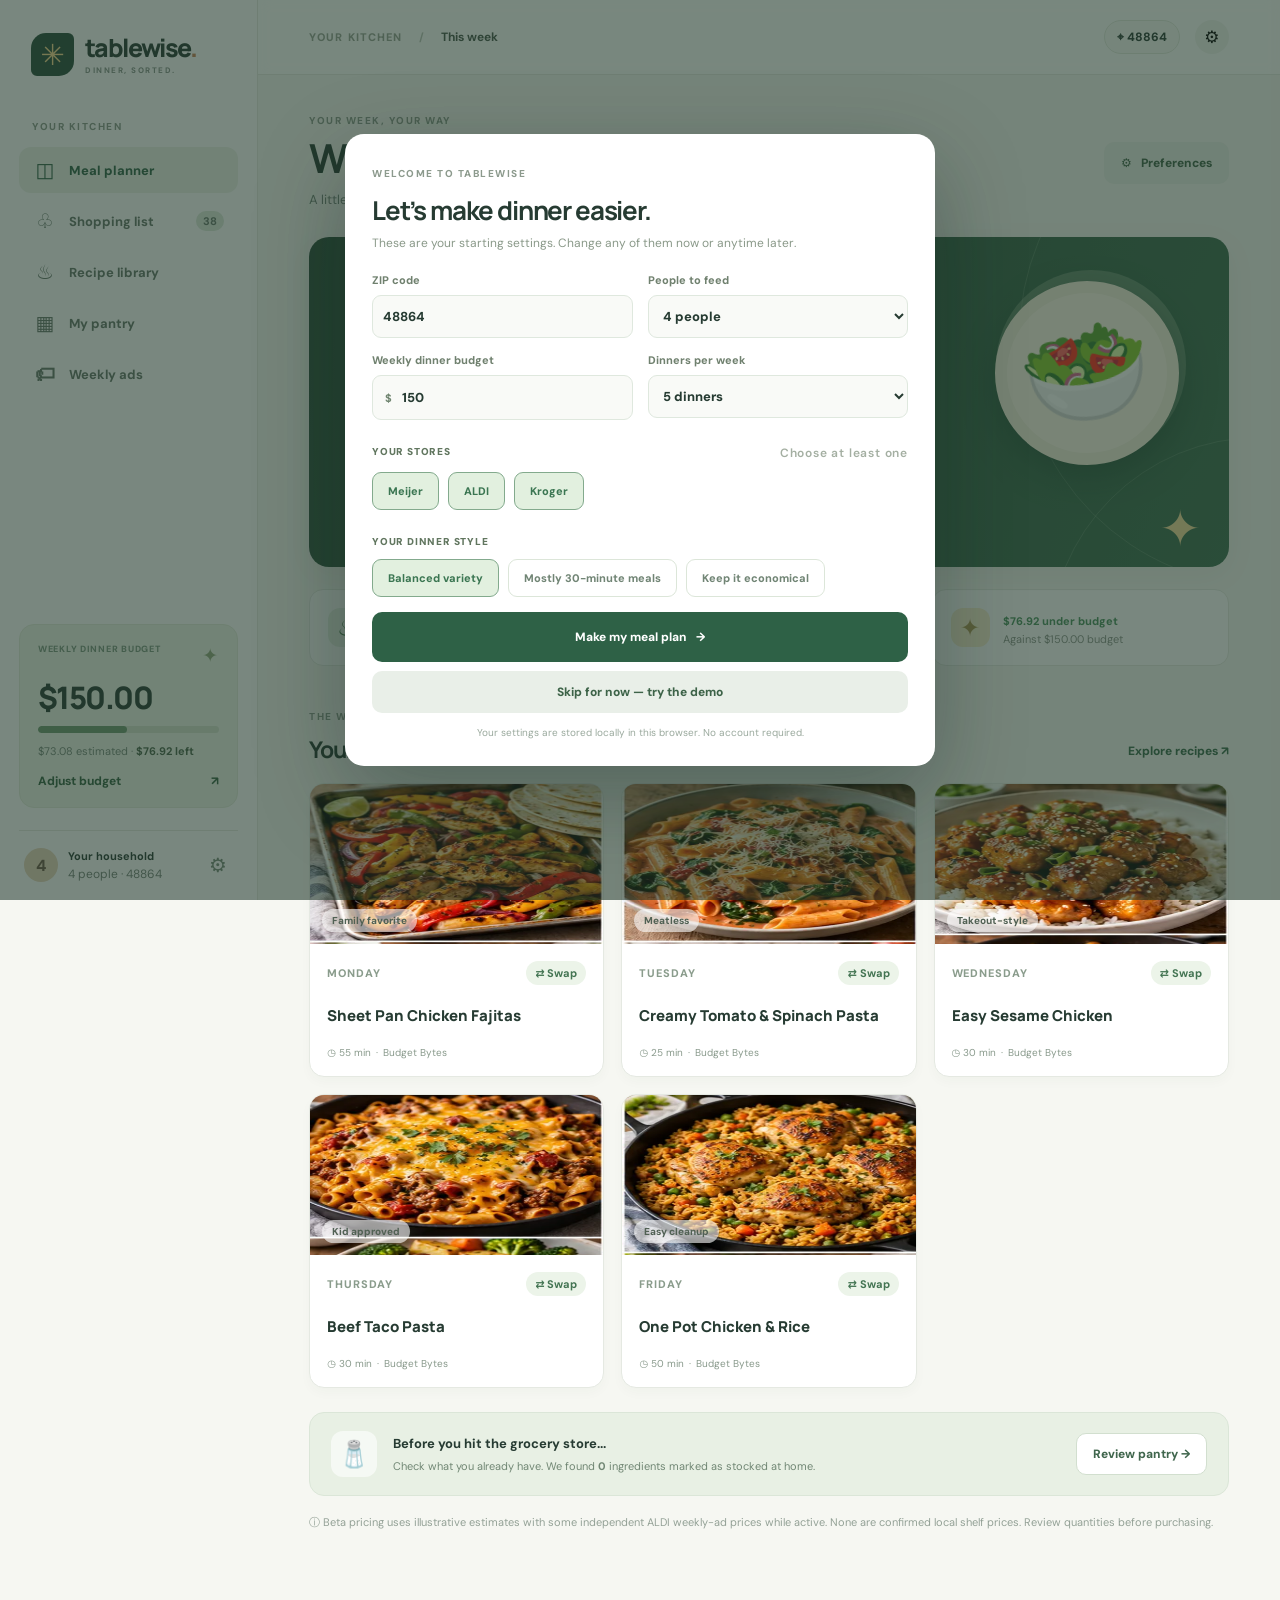
==== commit a4818966: "Tablewise v0.4: recipe-specific pantry checklist, fixed popup interactions, reliable one-store cart" ====
--- a/tablewise-beta/index.html
+++ b/tablewise-beta/index.html
@@ -32,6 +32,30 @@
 .swap-emoji{position:relative;overflow:hidden;flex-shrink:0}
 .swap-photo img,.swap-photo .dish-sprite{border-radius:8px}
 @media(max-width:560px){.recipe-save{right:7px;top:7px;width:29px;height:29px}.recipe-count{margin:7px 0 12px}.detail-photo-banner{height:170px!important}}
+
+/* Single-store cart clarity and touch-friendly selection */
+.single-store-picker{display:flex;align-items:center;gap:12px;flex-wrap:wrap;margin:14px 0 12px;color:var(--forest);font-size:13px;font-weight:800}.single-store-picker select{background:#fff;color:var(--ink);border:1px solid #cad8c9;border-radius:10px;padding:12px 14px;max-width:100%;min-height:44px}.shopping-mode-note{color:#396447!important;font-weight:700!important;margin-top:6px!important}.item-store{color:#2e6146;font-weight:800}
+@media(max-width:560px){.single-store-picker{align-items:stretch;flex-direction:column}.single-store-picker select{width:100%}}
+
+/* v0.4: week-specific accessible pantry controls and responsive modal layout */
+.pantry-week-summary{background:#eef6ea;border:1px solid #d8e6d4;color:#467357;padding:13px 15px;border-radius:11px;font-size:13px;line-height:1.5;margin:0 0 16px}
+.pantry-week-summary b{color:#24633c}.pantry-week-summary span{color:#697e70}
+.pantry-aisle{margin-bottom:17px}.pantry-aisle h3{font-size:12px;letter-spacing:.015em;color:#53715b;margin:0 0 9px}
+.weekly-pantry-grid{display:grid;grid-template-columns:repeat(2,minmax(0,1fr));gap:9px;margin:0 0 7px}
+.weekly-pantry-chip,.quick-pantry-chip{appearance:none;cursor:pointer;display:flex;align-items:center;gap:9px;text-align:left;border:1px solid #dce7d9;background:white;border-radius:10px;padding:10px 11px;min-height:56px;color:#415c48;white-space:normal}
+.weekly-pantry-chip.has,.quick-pantry-chip.has{background:#e4f5e4;border-color:#6ea880;color:#235d39;box-shadow:inset 0 0 0 1px #a1c6a7}
+.weekly-pantry-chip:focus-visible,.quick-pantry-chip:focus-visible,.pantry-card:focus-visible{outline:3px solid #3a9269;outline-offset:2px}
+.pantry-choice-icon{flex:0 0 23px;width:23px;height:23px;display:grid;place-items:center;font-weight:900;font-size:13px;border:1px solid #b9cbb9;border-radius:6px;background:#f8fbf7}
+.has .pantry-choice-icon{background:#397c54;border-color:#397c54;color:#fff}
+.pantry-choice-text{display:flex;flex-direction:column;gap:3px;min-width:0;line-height:1.4}
+.pantry-choice-text strong{font-size:12px}.pantry-choice-text small{font-size:10px;line-height:1.3;color:#819087;overflow:hidden;text-overflow:ellipsis;white-space:nowrap;max-width:225px}
+.pantry-scroll-region{max-height:min(60vh,525px);overflow:auto;overscroll-behavior:contain;padding-right:5px;margin-bottom:12px}
+.pantry-sticky-footer{position:sticky;bottom:-27px;background:white;border-top:1px solid #e1e9df;padding:14px 0 0;z-index:2}
+.extra-pantry-details{border-top:1px solid #dbe6d9;margin:13px 0}.extra-pantry-details summary{padding:14px 0;cursor:pointer;color:#427457;font-size:12px;font-weight:800}
+.extra-pantry-details .quick-pantry{grid-template-columns:repeat(2,minmax(0,1fr));gap:8px;margin-top:5px}
+.pantry-week-page{max-width:950px;margin-bottom:25px}.pantry-week-page .weekly-pantry-grid{grid-template-columns:repeat(3,minmax(0,1fr))}
+@media(max-width:800px){.pantry-week-page .weekly-pantry-grid{grid-template-columns:repeat(2,minmax(0,1fr))}}
+@media(max-width:520px){.weekly-pantry-grid,.pantry-week-page .weekly-pantry-grid,.extra-pantry-details .quick-pantry{grid-template-columns:1fr 1fr}.weekly-pantry-chip{padding:9px 7px;gap:6px}.pantry-choice-text strong{font-size:11px}.pantry-choice-text small{max-width:115px}.modal-panel .pantry-scroll-region{max-height:58vh}.pantry-sticky-footer{bottom:-19px}}
 
 </style></head><body><div id="app"></div><script>
 'use strict';
@@ -154,13 +178,35 @@
 function estimatedUnit(k,store){const own=S.prices[k]?.[store];if(typeof own==='number'&&Number.isFinite(own)&&own>=0)return own;const deal=adPriceOffer(k,store);if(deal)return deal.price;let seed=0,tag=k+'|'+store;for(let i=0;i<tag.length;i++)seed=(seed*33+tag.charCodeAt(i))%1009;const offset=store==='ALDI'?.94:store==='Kroger'?1.00:1.04;const variation=1+((seed%43)-21)/100;return Math.max(.05,Math.round(def(k)[4]*offset*variation*100)/100)}
 function storeTotals(items){const stores=S.stores.length?S.stores:['Meijer'];let sums=Object.fromEntries(stores.map(s=>[s,0]));let split=0,alloc={};items.forEach(i=>{let pairs=stores.map(s=>({s,val:estimatedUnit(i.key,s)*i.count})).sort((a,b)=>a.val-b.val);for(const s of stores)sums[s]+=estimatedUnit(i.key,s)*i.count;alloc[i.key]=pairs[0].s;split+=pairs[0].val});const ordered=Object.entries(sums).sort((a,b)=>a[1]-b[1]);return {sums,split,alloc,best:ordered[0]?.[0]||'Meijer',one:ordered[0]?.[1]||0,savings:Math.max(0,(ordered[0]?.[1]||0)-split)}}
 function qtyString(v,key){if(def(key)[2]==='lb')return (Math.round(v*10)/10).toLocaleString('en-US',{maximumFractionDigits:1})+' lb';let unit=def(key)[2];return v+' × '+unit}
-function plannedEntries(){let sums={};S.meals.slice(0,S.days).forEach(id=>{let r=recipe(id);if(!r)return;Object.entries(r.ings).forEach(([key,v])=>{sums[key]=(sums[key]||0)+v*S.people/r.servings})});for(const item of S.extra){if(!item||!item.id)continue;sums['extra-'+item.id]=(sums['extra-'+item.id]||0)+Number(item.qty||1)}return sums}
+function weeklyRecipeNeeds(){
+ const needs=new Map();
+ S.meals.slice(0,S.days).forEach(id=>{
+  const r=recipe(id);if(!r)return;
+  Object.entries(r.ings).forEach(([key,quantity])=>{
+   const entry=needs.get(key)||{key,needed:0,recipes:[]};
+   entry.needed+=quantity*S.people/r.servings;
+   entry.recipes.push(r.title);
+   needs.set(key,entry);
+  });
+ });
+ return [...needs.values()].map(entry=>({...entry,...{name:def(entry.key)[0],aisle:def(entry.key)[1]}}))
+  .sort((a,b)=>((a.aisle==='Pantry & spices'?-1:SHOP_CATEGORIES.indexOf(a.aisle))-(b.aisle==='Pantry & spices'?-1:SHOP_CATEGORIES.indexOf(b.aisle)))||a.name.localeCompare(b.name));
+}
+function plannedEntries(){
+ let sums={};weeklyRecipeNeeds().forEach(item=>sums[item.key]=item.needed);
+ for(const item of S.extra){if(!item||!item.id)continue;sums['extra-'+item.id]=(sums['extra-'+item.id]||0)+Number(item.qty||1)}
+ return sums;
+}
 function listItems(){let entries=plannedEntries();return Object.entries(entries).filter(([k])=>!S.pantry[k]).map(([key,needed])=>{const d=def(key);const count=d[2]==='lb'?Math.ceil((needed-0.00001)*10)/10:Math.ceil(needed-0.00001);return {key,name:d[0],aisle:d[1],unit:d[2],count:Math.max(count,0.1),emoji:d[5],needed}}).filter(x=>x.count>0).sort((a,b)=>SHOP_CATEGORIES.indexOf(a.aisle)-SHOP_CATEGORIES.indexOf(b.aisle)||a.name.localeCompare(b.name))}
-function summary(){const items=listItems(),costs=storeTotals(items);const used=Object.keys(plannedEntries()).filter(k=>S.pantry[k]).length;return {items,...costs,used,remaining:S.budget-costs.one,completed:items.filter(x=>S.checked[x.key]).length}}
+function selectedSingleStore(sum){return S.stores.includes(S.singleStore)?S.singleStore:sum.best}
+function isSplitMode(){return S.strategy==='split'||S.strategy==='both'}
+function activeTotal(sum){return isSplitMode()?sum.split:(sum.sums[selectedSingleStore(sum)]??sum.one)}
+function itemStore(item,sum){return isSplitMode()?(sum.alloc[item.key]||sum.best):selectedSingleStore(sum)}
+function summary(){const items=listItems(),costs=storeTotals(items);const used=Object.keys(plannedEntries()).filter(k=>S.pantry[k]).length;return {items,...costs,used,remaining:S.budget-activeTotal(costs),completed:items.filter(x=>S.checked[x.key]).length}}
 function icon(name){const icons={plan:'calendar-days',shop:'shopping-basket',recipes:'book-open',pantry:'package',settings:'sliders-horizontal'};return icons[name]||name}
 function logo(){return `<div class="logo"><div class="logo-mark"><span>✳</span></div><div class="logo-text"><strong>tablewise<span class="dot">.</span></strong><small>DINNER, SORTED.</small></div></div>`}
 function navLink(id,label,emoji){return `<button class="nav-link ${view===id?'active':''}" data-act="view" data-id="${id}"><span class="nav-emoji">${emoji}</span><span>${label}</span>${id==='shop'?`<span class="nav-count">${listItems().length}</span>`:''}</button>`}
-function shell(){const sum=summary(), pct=Math.min(100,Math.round(sum.one/Math.max(S.budget,1)*100));return `<div class="app-shell"><aside class="sidebar">${logo()}<div class="sidebar-label">YOUR KITCHEN</div><nav>${navLink('plan','Meal planner','◫')}${navLink('shop','Shopping list','♧')}${navLink('recipes','Recipe library','♨')}${navLink('pantry','My pantry','▦')}${navLink('ads','Weekly ads','🏷')}</nav><div class="side-budget"><div class="side-budget-top"><span>WEEKLY DINNER BUDGET</span><span class="side-leaf">✦</span></div><div class="side-number">${money(S.budget)}</div><div class="side-progress"><div style="width:${pct}%" class="${sum.one>S.budget?'over':''}"></div></div><p>${money(sum.one)} estimated · <b>${money(Math.abs(S.budget-sum.one))} ${sum.one>S.budget?'over':'left'}</b></p><button data-act="settings" class="side-budget-btn">Adjust budget <span>↗</span></button></div><div class="sidebar-bottom"><span class="avatar">4</span><div><b>Your household</b><small>${S.people} people · ${esc(S.zip)}</small></div><button data-act="settings" title="Preferences">⚙</button></div></aside><div class="main-wrap"><header class="topbar"><div class="breadcrumb">YOUR KITCHEN <span> / </span> <strong>${view==='plan'?'This week':view==='shop'?'Shopping list':view==='recipes'?'Recipe library':view==='ads'?'Weekly ads':'Your pantry'}</strong></div><div class="top-actions"><span class="zip-chip">⌖ ${esc(S.zip)}</span><button class="icon-btn" data-act="settings" aria-label="Settings">⚙</button></div></header><main class="content">${view==='plan'?planView(sum):view==='shop'?shopView(sum):view==='recipes'?recipesView():view==='ads'?adsView():pantryView()}</main></div><nav class="mobile-nav">${navLink('plan','Plan','◫')}${navLink('shop','Shop','♧')}${navLink('recipes','Recipes','♨')}${navLink('pantry','Pantry','▦')}${navLink('ads','Ads','🏷')}</nav></div><div id="modal-root">${modalHtml()}</div><div id="toast" aria-live="polite"></div>`}
+function shell(){const sum=summary(), spent=activeTotal(sum), pct=Math.min(100,Math.round(spent/Math.max(S.budget,1)*100));return `<div class="app-shell"><aside class="sidebar">${logo()}<div class="sidebar-label">YOUR KITCHEN</div><nav>${navLink('plan','Meal planner','◫')}${navLink('shop','Shopping list','♧')}${navLink('recipes','Recipe library','♨')}${navLink('pantry','My pantry','▦')}${navLink('ads','Weekly ads','🏷')}</nav><div class="side-budget"><div class="side-budget-top"><span>WEEKLY DINNER BUDGET</span><span class="side-leaf">✦</span></div><div class="side-number">${money(S.budget)}</div><div class="side-progress"><div style="width:${pct}%" class="${spent>S.budget?'over':''}"></div></div><p>${money(spent)} estimated · <b>${money(Math.abs(S.budget-spent))} ${spent>S.budget?'over':'left'}</b></p><button data-act="settings" class="side-budget-btn">Adjust budget <span>↗</span></button></div><div class="sidebar-bottom"><span class="avatar">4</span><div><b>Your household</b><small>${S.people} people · ${esc(S.zip)}</small></div><button data-act="settings" title="Preferences">⚙</button></div></aside><div class="main-wrap"><header class="topbar"><div class="breadcrumb">YOUR KITCHEN <span> / </span> <strong>${view==='plan'?'This week':view==='shop'?'Shopping list':view==='recipes'?'Recipe library':view==='ads'?'Weekly ads':'Your pantry'}</strong></div><div class="top-actions"><span class="zip-chip">⌖ ${esc(S.zip)}</span><button class="icon-btn" data-act="settings" aria-label="Settings">⚙</button></div></header><main class="content">${view==='plan'?planView(sum):view==='shop'?shopView(sum):view==='recipes'?recipesView():view==='ads'?adsView():pantryView()}</main></div><nav class="mobile-nav">${navLink('plan','Plan','◫')}${navLink('shop','Shop','♧')}${navLink('recipes','Recipes','♨')}${navLink('pantry','Pantry','▦')}${navLink('ads','Ads','🏷')}</nav></div><div id="modal-root">${modalHtml()}</div><div id="toast" aria-live="polite"></div>`}
 function pageHead(kicker,title,desc,right=''){return `<div class="page-head"><div><div class="kicker">${kicker}</div><h1>${title}</h1><p>${desc}</p></div>${right}</div>`}
 
 function dishPhoto(r,kind=''){
@@ -168,31 +214,82 @@
  return `<span class="dish-photo ${kind}">${r.image?`<img src="${esc(r.image)}" alt="Finished ${esc(r.title)} — photo courtesy of ${esc(r.source)}" loading="lazy" decoding="async" referrerpolicy="no-referrer" onerror="this.hidden=true;this.nextElementSibling.hidden=false">`+`<span class="dish-emoji-fallback" hidden>${r.emoji}</span>`:fallback}</span>`;
 }
 function mealTile(r,index){if(!r)return `<button class="empty-meal" data-act="swap" data-idx="${index}"><span>＋</span> Add a dinner</button>`;return `<article class="meal-card"><button type="button" class="meal-art with-photo ${r.shade}" data-act="detail" data-id="${r.id}" aria-label="View ${esc(r.title)} recipe">${dishPhoto(r,'meal-photo')}<span class="art-corner">${esc(r.tag)}</span></button><div class="meal-body"><div class="meal-day">${DAYS[index]} <button class="mini-swap" data-act="swap" data-idx="${index}" title="Swap meal">⇄ <span>Swap</span></button></div><button class="meal-title" data-act="detail" data-id="${r.id}">${esc(r.title)}</button><div class="meal-foot"><span>◷ ${r.time>=90?Math.round(r.time/60)+' hr '+r.time%60+' min':r.time+' min'}</span><span class="mid-dot">·</span><span>${esc(r.source)}</span></div></div></article>`}
-function planView(sum){let remaining=S.budget-sum.one;const spent=remaining>=0?`<span class="good">${money(remaining)} under budget</span>`:`<span class="bad">${money(-remaining)} over budget</span>`;return `${pageHead('YOUR WEEK, YOUR WAY','What’s for dinner?','A little less planning, a lot more enjoying your evenings.',`<button class="btn btn-soft" data-act="settings">⚙ &nbsp; Preferences</button>`) }<section class="hero"><div class="hero-shape hero-shape1"></div><div class="hero-shape hero-shape2"></div><div class="hero-copy"><span class="hero-eyebrow">✦ MADE FOR YOUR FAMILY</span><h2>Good food.<br><em>Thoughtfully planned.</em></h2><p>Five delicious dinners, one smart shopping list, and room in the budget for the little extras.</p><div class="hero-buttons"><button class="btn btn-light" data-act="generate">✧ &nbsp; Generate a new week</button><button class="btn btn-ghost" data-act="shop-now">View grocery list ↗</button></div></div><div class="hero-illustration"><div class="plate plate-back"></div><div class="plate plate-front">🥗</div><div class="plant-leaf a">✦</div><div class="plant-leaf b">✳</div></div></section><div class="stat-row"><div class="stat"><span class="stat-icon soft-green">♨</span><div><strong>${S.days} dinners</strong><span>For ${S.people} hungry people</span></div></div><div class="stat"><span class="stat-icon soft-orange">♧</span><div><strong>${money(sum.one)}</strong><span>Estimated one-store cart</span></div></div><div class="stat"><span class="stat-icon soft-gold">✦</span><div><strong>${spent}</strong><span>Against ${money(S.budget)} budget</span></div></div></div><div class="section-heading"><div><span class="kicker">THE WEEK AHEAD</span><h2>Your dinner lineup</h2></div><div class="inline-actions"><button class="text-btn" data-act="view" data-id="recipes">Explore recipes ↗</button></div></div><div class="meal-grid">${Array.from({length:S.days},(_,i)=>mealTile(recipe(S.meals[i]),i)).join('')}</div><div class="bottom-banner"><div class="bottom-emoji">🧂</div><div><strong>Before you hit the grocery store...</strong><p>Check what you already have. We found <b>${sum.used}</b> ingredients marked as stocked at home.</p></div><button class="btn btn-outline" data-act="pantry-check">Review pantry →</button></div><p class="disclaimer">ⓘ Beta pricing uses illustrative estimates with some independent ALDI weekly-ad prices while active. None are confirmed local shelf prices. Review quantities before purchasing.</p>`}
-function shoppingEntry(item,costs){let unitPrices=S.stores.map(st=>({st,price:estimatedUnit(item.key,st)}));let assigned=costs.alloc[item.key]||costs.best;let current=estimatedUnit(item.key,costs.best), cost=current*item.count;return `<div class="shop-item ${S.checked[item.key]?'bought':''}"><label class="check-wrap"><input type="checkbox" data-act="check-item" data-key="${esc(item.key)}" ${S.checked[item.key]?'checked':''}/><span class="checkmark"></span></label><span class="item-emoji">${item.emoji}</span><div class="item-info"><div class="item-name">${esc(item.name)}</div><div class="item-sub">${qtyString(item.count,item.key)} · lowest modeled: ${esc(assigned)}</div></div><div class="item-price">${money(cost)}<small>${money(current)}/${item.unit}</small></div><button class="price-edit" data-act="price" data-key="${esc(item.key)}" aria-label="Edit prices for ${esc(item.name)}">✎</button></div>`}
-function shopView(sum){let groups=SHOP_CATEGORIES.map(c=>[c,sum.items.filter(i=>i.aisle===c)]).filter(([,v])=>v.length);return `${pageHead('GOOD SHOPPING STARTS HERE','Your grocery list','One combined list, grouped by aisle. Check things off as you shop.',`<div class="page-actions"><button class="btn btn-soft" data-act="print">⎙ &nbsp; Print</button><button class="btn btn-primary" data-act="add-item">＋ &nbsp; Add item</button></div>`) }<div class="price-notice"><span class="notice-icon">ⓘ</span><div><strong>Price estimates + independently reported ALDI offers</strong><p>Matching ALDI weekly-ad prices can replace sample ALDI rates while the ad is current; these are NOT verified for your local store. Tap ✎ to enter confirmed prices. Your entries always take priority.</p></div></div><div class="compare-wrap"><div class="compare-heading"><span class="kicker">STORE COMPARISON</span><h2>How would you like to shop?</h2><p>Mixed estimates for your selected stores near ${esc(S.zip)}. ALDI ad overrides are from an independent, non-localized source.</p></div><div class="compare-cards"><div class="compare-card ${S.strategy==='one'?'chosen':''}"><div class="compare-label">ONE STORE <span class="pill pale">Fewer stops</span></div><strong class="compare-dollar">${money(sum.one)}</strong><p>Lowest modeled one-store total at <b>${esc(sum.best)}</b></p><button class="compare-select" data-act="strategy" data-id="one">${S.strategy==='one'?'✓ Selected':'Choose one store'} →</button></div><div class="compare-card ${S.strategy==='split'||S.strategy==='both'?'chosen':''}"><div class="compare-label">SPLIT STORES <span class="pill pale">Price-focused</span></div><strong class="compare-dollar">${money(sum.split)}</strong><p>Modeled savings of <b>${money(sum.savings)}</b> across ${S.stores.length} stores</p><button class="compare-select" data-act="strategy" data-id="split">${S.strategy==='split'?'✓ Selected':'Compare split cart'} →</button></div></div><div class="store-mini">${S.stores.map(st=>`<span><i class="store-dot ${st==='ALDI'?'aldi':st==='Kroger'?'kroger':'meijer'}"></i>${st}: ${money(sum.sums[st]||0)}</span>`).join('')}</div></div><div class="shop-topline"><div><h2>Shopping list</h2><p>${sum.completed} of ${sum.items.length} items checked · ${sum.used} pantry items removed</p></div><div class="shop-top-actions"><button class="text-btn" data-act="clear-checks">Clear checks</button><button class="text-btn" data-act="export">Export list ↗</button></div></div><div class="shopping-layout"><div class="shop-list">${groups.length?groups.map(([category,items])=>`<section class="aisle-group"><div class="aisle-head"><strong>${category}</strong><span>${items.length} items</span></div>${items.map(i=>shoppingEntry(i,sum)).join('')}</section>`).join(''):`<div class="empty-state">Your list is empty. Add meals to build your shopping list.</div>`}</div><aside class="receipt"><span class="kicker">YOUR ESTIMATED TOTAL</span><div class="receipt-total">${money((S.strategy==='split'||S.strategy==='both')?sum.split:sum.one)}</div><div class="receipt-line"><span>Weekly dinner budget</span><b>${money(S.budget)}</b></div><div class="receipt-line"><span>Shopping items</span><b>${sum.items.length}</b></div><div class="receipt-line"><span>Pantry ingredients skipped</span><b>${sum.used}</b></div><div class="receipt-line"><span>Price source</span><b>Samples + unverified ad offers</b></div><div class="receipt-rule"></div><div class="receipt-result"><span>${((S.strategy==='split'||S.strategy==='both')?sum.split:sum.one)>S.budget?'Over budget':'Budget remaining'}</span><strong class="${((S.strategy==='split'||S.strategy==='both')?sum.split:sum.one)>S.budget?'bad':'good'}">${money(Math.abs(S.budget-((S.strategy==='split'||S.strategy==='both')?sum.split:sum.one)))}</strong></div><button class="btn btn-primary full" data-act="pantry-check">🧂 &nbsp; Check pantry first</button><p class="receipt-note">Ingredient amounts and package sizing are approximate. Confirm against the linked recipes before purchasing.</p></aside></div>`}
+function planView(sum){let remaining=S.budget-activeTotal(sum);const spent=remaining>=0?`<span class="good">${money(remaining)} under budget</span>`:`<span class="bad">${money(-remaining)} over budget</span>`;return `${pageHead('YOUR WEEK, YOUR WAY','What’s for dinner?','A little less planning, a lot more enjoying your evenings.',`<button class="btn btn-soft" data-act="settings">⚙ &nbsp; Preferences</button>`) }<section class="hero"><div class="hero-shape hero-shape1"></div><div class="hero-shape hero-shape2"></div><div class="hero-copy"><span class="hero-eyebrow">✦ MADE FOR YOUR FAMILY</span><h2>Good food.<br><em>Thoughtfully planned.</em></h2><p>Five delicious dinners, one smart shopping list, and room in the budget for the little extras.</p><div class="hero-buttons"><button class="btn btn-light" data-act="generate">✧ &nbsp; Generate a new week</button><button class="btn btn-ghost" data-act="shop-now">View grocery list ↗</button></div></div><div class="hero-illustration"><div class="plate plate-back"></div><div class="plate plate-front">🥗</div><div class="plant-leaf a">✦</div><div class="plant-leaf b">✳</div></div></section><div class="stat-row"><div class="stat"><span class="stat-icon soft-green">♨</span><div><strong>${S.days} dinners</strong><span>For ${S.people} hungry people</span></div></div><div class="stat"><span class="stat-icon soft-orange">♧</span><div><strong>${money(sum.one)}</strong><span>Estimated one-store cart</span></div></div><div class="stat"><span class="stat-icon soft-gold">✦</span><div><strong>${spent}</strong><span>Against ${money(S.budget)} budget</span></div></div></div><div class="section-heading"><div><span class="kicker">THE WEEK AHEAD</span><h2>Your dinner lineup</h2></div><div class="inline-actions"><button class="text-btn" data-act="view" data-id="recipes">Explore recipes ↗</button></div></div><div class="meal-grid">${Array.from({length:S.days},(_,i)=>mealTile(recipe(S.meals[i]),i)).join('')}</div><div class="bottom-banner"><div class="bottom-emoji">🧂</div><div><strong>Before you hit the grocery store...</strong><p>Check what you already have. We found <b>${sum.used}</b> ingredients marked as stocked at home.</p></div><button class="btn btn-outline" data-act="pantry-check">Review pantry →</button></div><p class="disclaimer">ⓘ Beta pricing uses illustrative estimates with some independent ALDI weekly-ad prices while active. None are confirmed local shelf prices. Review quantities before purchasing.</p>`}
+function shoppingEntry(item,costs){
+ const assigned=itemStore(item,costs),unit=estimatedUnit(item.key,assigned),cost=unit*item.count;
+ return `<div class="shop-item ${S.checked[item.key]?'bought':''}" data-assigned-store="${esc(assigned)}"><label class="check-wrap"><input type="checkbox" data-act="check-item" data-key="${esc(item.key)}" ${S.checked[item.key]?'checked':''}/><span class="checkmark"></span></label><span class="item-emoji">${item.emoji}</span><div class="item-info"><div class="item-name">${esc(item.name)}</div><div class="item-sub">${qtyString(item.count,item.key)} · Buy at <b class="item-store">${esc(assigned)}</b></div></div><div class="item-price">${money(cost)}<small>${money(unit)}/${item.unit}</small></div><button class="price-edit" data-act="price" data-key="${esc(item.key)}" aria-label="Edit prices for ${esc(item.name)}">✎</button></div>`;
+}
+function shopView(sum){
+ const groups=SHOP_CATEGORIES.map(c=>[c,sum.items.filter(i=>i.aisle===c)]).filter(([,v])=>v.length);
+ const chosen=selectedSingleStore(sum),oneTotal=sum.sums[chosen]??sum.one,split=isSplitMode(),total=activeTotal(sum);
+ const picker=`<label class="single-store-picker" for="single-store-select">Shop exclusively at <select id="single-store-select" aria-label="Choose your one shopping store"><option value="auto" ${!S.stores.includes(S.singleStore)?'selected':''}>Automatically choose cheapest (${esc(sum.best)})</option>${S.stores.map(st=>`<option value="${esc(st)}" ${S.singleStore===st?'selected':''}>${esc(st)} · ${money(sum.sums[st]||0)}</option>`).join('')}</select></label>`;
+ return `${pageHead('GOOD SHOPPING STARTS HERE','Your grocery list','One combined list, grouped by aisle. Check things off as you shop.',`<div class="page-actions"><button class="btn btn-soft" data-act="print">⎙ &nbsp; Print</button><button class="btn btn-primary" data-act="add-item">＋ &nbsp; Add item</button></div>`)}<div class="price-notice"><span class="notice-icon">ⓘ</span><div><strong>Price estimates + independently reported ALDI offers</strong><p>Matching ALDI weekly-ad prices can replace sample ALDI rates while the ad is current; these are NOT verified for your local store. Tap ✎ to enter confirmed prices. Your entries always take priority.</p></div></div><div class="compare-wrap"><div class="compare-heading"><span class="kicker">STORE COMPARISON</span><h2>How would you like to shop?</h2><p>Mixed estimates for your selected stores near ${esc(S.zip)}. ALDI ad overrides are from an independent, non-localized source.</p></div><div class="compare-cards"><div class="compare-card ${!split?'chosen':''}"><div class="compare-label">ONE STORE <span class="pill pale">Fewer stops</span></div><strong class="compare-dollar">${money(!split?oneTotal:sum.one)}</strong><p>${!split?`Your entire cart at <b>${esc(chosen)}</b>`:`Lowest modeled one-store total at <b>${esc(sum.best)}</b>`}</p><button class="compare-select" data-act="strategy" data-id="one">${!split?'✓ Selected':'Choose one store'} →</button></div><div class="compare-card ${split?'chosen':''}"><div class="compare-label">SPLIT STORES <span class="pill pale">Price-focused</span></div><strong class="compare-dollar">${money(sum.split)}</strong><p>Modeled savings of <b>${money(sum.savings)}</b> across ${S.stores.length} stores</p><button class="compare-select" data-act="strategy" data-id="split">${split?'✓ Selected':'Compare split cart'} →</button></div></div>${!split?picker:''}<div class="store-mini">${S.stores.map(st=>`<span><i class="store-dot ${st==='ALDI'?'aldi':st==='Kroger'?'kroger':'meijer'}"></i>${st}: ${money(sum.sums[st]||0)}</span>`).join('')}</div></div><div class="shop-topline"><div><h2>Shopping list</h2><p>${sum.completed} of ${sum.items.length} items checked · ${sum.used} pantry items removed</p><p class="shopping-mode-note">${split?'Split-store plan: each item shows its assigned store.':`Single-store plan: all ${sum.items.length} items at ${esc(chosen)}.`}</p></div><div class="shop-top-actions"><button class="text-btn" data-act="clear-checks">Clear checks</button><button class="text-btn" data-act="export">Export list ↗</button></div></div><div class="shopping-layout"><div class="shop-list">${groups.length?groups.map(([category,items])=>`<section class="aisle-group"><div class="aisle-head"><strong>${category}</strong><span>${items.length} items</span></div>${items.map(i=>shoppingEntry(i,sum)).join('')}</section>`).join(''):`<div class="empty-state">Your list is empty. Add meals to build your shopping list.</div>`}</div><aside class="receipt"><span class="kicker">YOUR ESTIMATED TOTAL</span><div class="receipt-total">${money(total)}</div><div class="receipt-line"><span>Shopping method</span><b>${split?'Split stores':esc(chosen)+' only'}</b></div><div class="receipt-line"><span>Weekly dinner budget</span><b>${money(S.budget)}</b></div><div class="receipt-line"><span>Shopping items</span><b>${sum.items.length}</b></div><div class="receipt-line"><span>Pantry ingredients skipped</span><b>${sum.used}</b></div><div class="receipt-line"><span>Price source</span><b>Samples + unverified ad offers</b></div><div class="receipt-rule"></div><div class="receipt-result"><span>${total>S.budget?'Over budget':'Budget remaining'}</span><strong class="${total>S.budget?'bad':'good'}">${money(Math.abs(S.budget-total))}</strong></div><button class="btn btn-primary full" data-act="pantry-check">🧂 &nbsp; Check pantry first</button><p class="receipt-note">Ingredient amounts and package sizing are approximate. Confirm against the linked recipes before purchasing.</p></aside></div>`
+}
+
 function recipeCard(r){const saved=S.favorites.includes(r.id);return `<article class="recipe-tile" data-search="${esc((r.title+' '+r.category+' '+r.source+' '+Object.keys(r.ings).map(k=>def(k)[0]).join(' ')).toLowerCase())}" data-cat="${esc(r.category)}" data-time="${r.time}" data-fav="${saved?'1':'0'}"><button type="button" class="recipe-art ${r.shade} with-photo" data-act="detail" data-id="${r.id}" aria-label="View ${esc(r.title)} recipe">${dishPhoto(r,'recipe-photo')}<span class="recipe-tag">${esc(r.tag)}</span></button><button type="button" class="recipe-save ${saved?'saved':''}" data-act="toggle-favorite" data-id="${r.id}" aria-label="${saved?'Remove':'Save'} ${esc(r.title)} ${saved?'from':'to'} favorites" title="${saved?'Saved':'Save recipe'}">${saved?'♥':'♡'}</button><div class="recipe-body"><div class="recipe-source">${esc(r.source)} · ${r.category}</div><button class="recipe-title" data-act="detail" data-id="${r.id}">${esc(r.title)}</button><div class="recipe-bottom"><span>◷ ${r.time>=90?Math.round(r.time/60)+'h':r.time+' min'}</span><button class="tiny-cta" data-act="choose-meal" data-id="${r.id}">Add to week +</button></div></div></article>`}
 function recipesView(){const categories=['All','Quick','Chicken','Beef','Pork','Vegetarian','Seafood','Favorites'];return `${pageHead('YOUR DINNER INSPIRATION','Discover something delicious',`${RECIPES.length} dinner recipes with finished-dish photos. Search, save favorites, and add any recipe straight to your weekly plan.`) }<div class="recipe-toolbar"><div class="search-wrap"><span>⌕</span><input id="recipe-search" placeholder="Search dishes, ingredients, or recipe sources..." value="${esc(searchTerm)}" aria-label="Search recipes"/></div><div class="category-row">${categories.map(c=>`<button class="category-chip ${activeCategory===c?'selected':''}" data-act="category" data-id="${c}">${c==='All'?'All recipes':c==='Quick'?'⏱ 30 min or less':c==='Favorites'?'♡ Saved recipes':c}</button>`).join('')}</div></div><div class="recipe-count" aria-live="polite" id="recipe-count">${RECIPES.length} recipes to explore</div><div class="recipe-grid" id="recipe-grid">${RECIPES.map(recipeCard).join('')}</div><p class="disclaimer">Illustrative food photos are not guaranteed to match the publisher’s plating. Photos on newly added Budget Bytes cards load from the publisher, with a fallback if unavailable. Cooking instructions and exact quantities remain with the source. Ingredient prices are estimates, not verified shelf prices.</p>`}
-function pantryView(){let have=PANTRY_KEYS.filter(k=>S.pantry[k]);return `${pageHead('YOUR KITCHEN INVENTORY','Shop your pantry first','Mark what’s already at home and we’ll leave it off your grocery list.',`<button class="btn btn-primary" data-act="pantry-check">✧ &nbsp; Quick pantry check</button>`) }<div class="pantry-top"><div><span class="kicker">READY IN YOUR KITCHEN</span><h2>${have.length} staples stocked</h2><p>Updating a staple automatically recalculates your entire shopping budget.</p></div><div class="pantry-deco">🫙</div></div><div class="section-heading pantry-heading"><div><h2>Spices & pantry staples</h2><p>Toggle anything you already have on hand.</p></div><button class="text-btn" data-act="pantry-none">Unmark all</button></div><div class="pantry-grid">${PANTRY_KEYS.map(k=>{let d=def(k);return `<button class="pantry-card ${S.pantry[k]?'owned':''}" data-act="toggle-pantry" data-key="${k}"><span class="pantry-card-emoji">${d[5]}</span><b>${esc(d[0])}</b><small>${S.pantry[k]?'✓ In your pantry':'+ Mark as stocked'}</small></button>`}).join('')}</div><div class="bottom-banner"><div class="bottom-emoji">💡</div><div><strong>Smart pantry, smaller cart.</strong><p>We only exclude items you've explicitly marked as stocked. We'll keep your selections saved on this device.</p></div><button class="btn btn-outline" data-act="shop-now">Go to your list →</button></div>`}
-function modalWrap(body,wide=false){return `<div class="modal-backdrop" data-act="close-backdrop"><div class="modal-panel ${wide?'modal-wide':''}" role="dialog" aria-modal="true" onclick="event.stopPropagation()">${body}</div></div>`}
+function pantryToggleMarkup(item, kind='week'){
+ const have=!!S.pantry[item.key],d=def(item.key);
+ const note=kind==='week'?`${item.recipes.length} ${item.recipes.length===1?'dinner':'dinners'} · ${item.recipes.map(x=>esc(x)).join(', ')}`:'Keep this stocked for future meals';
+ return `<button type="button" class="${kind==='week'?'weekly-pantry-chip':'quick-pantry-chip'} ${have?'has':''}" data-act="toggle-pantry" data-key="${esc(item.key)}" aria-pressed="${have}" aria-label="${have?'Remove':'Mark'} ${esc(item.name||d[0])} ${have?'from':'as'} in your pantry"><span class="pantry-choice-icon" aria-hidden="true">${have?'✓':'＋'}</span><span class="pantry-choice-text"><strong>${esc(item.name||d[0])}</strong>${kind==='week'?`<small title="${esc(item.recipes.join(', '))}">${esc(item.recipes.length===1?item.recipes[0]:`Used in ${item.recipes.length} dinners`)}</small>`:''}</span></button>`;
+}
+function weeklyPantrySection(){
+ const needs=weeklyRecipeNeeds(),owned=needs.filter(i=>S.pantry[i.key]).length;
+ if(!needs.length)return `<div class="empty-state">Add dinners to your meal plan to see their ingredients here.</div>`;
+ let aisles=[...new Set(needs.map(n=>n.aisle))];
+ return `<div class="pantry-week-summary" role="status"><b>${owned} of ${needs.length}</b> weekly ingredients already at home <span>· ${needs.length-owned} still needed</span></div>`+
+ aisles.map(aisle=>`<section class="pantry-aisle"><h3>${esc(aisle)}</h3><div class="weekly-pantry-grid">${needs.filter(n=>n.aisle===aisle).map(i=>pantryToggleMarkup(i)).join('')}</div></section>`).join('');
+}
+function pantryView(){
+ const needs=weeklyRecipeNeeds(),have=needs.filter(i=>S.pantry[i.key]);
+ return `${pageHead('YOUR KITCHEN INVENTORY','Shop your pantry first','Review the exact ingredients needed for your selected dinners, then check off what you already have.',`<button class="btn btn-primary" data-act="pantry-check">✧ &nbsp; Review this week</button>`)}
+ <div class="pantry-top"><div><span class="kicker">IN YOUR KITCHEN THIS WEEK</span><h2>${have.length} of ${needs.length} ingredients already stocked</h2><p>Anything marked at home comes off your shopping list automatically.</p></div><div class="pantry-deco">🫙</div></div>
+ <div class="section-heading pantry-heading"><div><h2>Ingredients for your ${S.days} dinners</h2><p>Only ingredients from your currently selected recipes appear here.</p></div><button class="text-btn" data-act="pantry-none">Unmark all</button></div><div class="pantry-week-page">${weeklyPantrySection()}</div>
+ <div class="section-heading pantry-heading"><div><h2>Other common staples</h2><p>Remember what you have even when it's not on this week's menu.</p></div></div>
+ <div class="pantry-grid">${PANTRY_KEYS.filter(k=>!needs.some(n=>n.key===k)).map(k=>{let d=def(k);return `<button type="button" class="pantry-card ${S.pantry[k]?'owned':''}" data-act="toggle-pantry" aria-pressed="${!!S.pantry[k]}" data-key="${esc(k)}"><span class="pantry-card-emoji">${d[5]}</span><b>${esc(d[0])}</b><small>${S.pantry[k]?'✓ In your pantry':'+ Mark as stocked'}</small></button>`}).join('')}</div>
+ <div class="bottom-banner"><div class="bottom-emoji">💡</div><div><strong>Smart pantry, smaller cart.</strong><p>Pantry selections are saved on your device; update them whenever something runs out.</p></div><button class="btn btn-outline" data-act="shop-now">Go to your list →</button></div>`;
+}
+function modalWrap(body,wide=false){return `<div class="modal-backdrop" data-act="close-backdrop"><div class="modal-panel ${wide?'modal-wide':''}" role="dialog" aria-modal="true">${body}</div></div>`}
 function modalTitle(eyebrow,title,desc,close=true){return `<div class="modal-head"><div><span class="kicker">${eyebrow}</span><h2>${title}</h2><p>${desc}</p></div>${close?'<button class="modal-close" data-act="close" aria-label="Close">×</button>':''}</div>`}
 function modalHtml(){if(!modal)return '';if(modal==='setup'||modal==='settings'){let isSetup=modal==='setup';let body=`${modalTitle(isSetup?'WELCOME TO TABLEWISE':'YOUR PREFERENCES',isSetup?'Let’s make dinner easier.':'Make it yours.',isSetup?'These are your starting settings. Change any of them now or anytime later.':'All of these can be changed whenever you need.',!isSetup)}<form id="prefs-form"><div class="form-grid"><label>ZIP code <input name="zip" inputmode="numeric" maxlength="5" pattern="[0-9]{5}" value="${esc(S.zip)}" required/></label><label>People to feed <select name="people">${[1,2,3,4,5,6,7,8].map(n=>`<option value="${n}" ${S.people===n?'selected':''}>${n} ${n===1?'person':'people'}</option>`).join('')}</select></label><label>Weekly dinner budget <div class="money-input"><span>$</span><input name="budget" type="number" min="1" max="99999" step="1" value="${S.budget}" required/></div></label><label>Dinners per week <select name="days">${[3,4,5,6,7].map(n=>`<option value="${n}" ${S.days===n?'selected':''}>${n} dinners</option>`).join('')}</select></label></div><div class="form-subhead">YOUR STORES <small>Choose at least one</small></div><div class="check-pill-row">${STORES.map(x=>`<label class="store-check"><input type="checkbox" name="stores" value="${x}" ${S.stores.includes(x)?'checked':''}><span>${x}</span></label>`).join('')}</div><div class="form-subhead">YOUR DINNER STYLE</div><div class="style-row">${[['balanced','Balanced variety'],['quick','Mostly 30-minute meals'],['budget','Keep it economical']].map(([k,n])=>`<label class="style-check"><input type="radio" name="style" value="${k}" ${S.style===k?'checked':''}><span>${n}</span></label>`).join('')}</div><p id="form-error" class="form-error" aria-live="polite"></p><button type="submit" class="btn btn-primary full big">${isSetup?'Make my meal plan':'Save preferences'} &nbsp; →</button>${isSetup?'<button type="button" class="btn btn-soft full" data-act="skip-setup" style="margin-top:9px">Skip for now — try the demo</button>':''}<p class="form-note">Your settings are stored locally in this browser. No account required.</p></form>`;return modalWrap(body,true)}
-if(modal==='pantry'){return modalWrap(`${modalTitle('ONE QUICK CHECK','What’s already in your kitchen?','Tap the spices or pantry staples you already have, so you don’t buy duplicates.',false)}<div class="quick-pantry">${PANTRY_KEYS.map(k=>`<button data-act="toggle-pantry" data-key="${k}" class="quick-pantry-chip ${S.pantry[k]?'has':''}"><span>${S.pantry[k]?'✓':'＋'}</span> ${esc(def(k)[0])}</button>`).join('')}</div><div class="modal-footer"><button class="btn btn-soft" data-act="finish-pantry">Skip for now</button><button class="btn btn-primary" data-act="finish-pantry">Done checking &nbsp; →</button></div>`,true)}
+if(modal==='pantry'){const needs=weeklyRecipeNeeds();const other=PANTRY_KEYS.filter(k=>!needs.some(i=>i.key===k));return modalWrap(`${modalTitle('THIS WEEK’S INGREDIENTS','Check what you have at home',`These are ingredients for your ${S.days} selected dinners. Tap each ingredient you already have to remove it from your grocery list.`)}<div class="pantry-scroll-region">${weeklyPantrySection()}${other.length?`<details class="extra-pantry-details"><summary>Check other common spices and staples (${other.length})</summary><div class="quick-pantry">${other.map(k=>pantryToggleMarkup({key:k,name:def(k)[0]},'other')).join('')}</div></details>`:''}</div><div class="modal-footer pantry-sticky-footer"><button type="button" class="btn btn-soft" data-act="finish-pantry">Finish later</button><button type="button" class="btn btn-primary" data-act="finish-pantry">Done checking &nbsp; →</button></div>`,true)}
 if(modal==='detail'){let r=recipe(activeProduct);if(!r)return '';return modalWrap(`<div class="detail-banner ${r.shade} detail-photo-banner">${dishPhoto(r,'detail-photo')}<button class="modal-close over-art" data-act="close" aria-label="Close recipe details">×</button></div><div class="detail-inner">${modalTitle(r.source,r.title,`${r.time} min · ${r.servings} original servings · ${r.category}`,false)}<div class="detail-callout">Shopping quantities are approximate for planning. Follow the original recipe for exact amounts and cooking directions.</div><div class="detail-ingredients"><strong>Ingredients in the plan</strong>${Object.entries(r.ings).map(([k,q])=>`<div><span>${esc(def(k)[0])}</span><span>${q<.2?'Pantry amount':qtyString(Math.round(q*10)/10,k)}</span></div>`).join('')}</div><div class="modal-footer"><a class="btn btn-soft" target="_blank" rel="noopener noreferrer" href="${esc(r.url)}">Read original recipe ↗</a><button class="btn btn-primary" data-act="choose-meal" data-id="${r.id}">Add to my week +</button></div></div>`,true)}
 if(modal==='swap'){return modalWrap(`${modalTitle('CHANGE YOUR MENU',`Choose ${DAYS[swapIndex]}’s dinner`,'Pick something that sounds good. Your shopping list will recalculate automatically.') }<div class="swap-list">${RECIPES.map(r=>`<button data-act="apply-swap" data-id="${r.id}" class="swap-row ${S.meals[swapIndex]===r.id?'is-current':''}"><span class="swap-emoji ${r.shade}">${dishPhoto(r,'swap-photo')}</span><span><b>${esc(r.title)}</b><small>${esc(r.source)} · ${r.time} min</small></span><span class="swap-arrow">${S.meals[swapIndex]===r.id?'✓':'→'}</span></button>`).join('')}</div>`,true)}
 if(modal==='price'){let k=activeProduct,d=def(k);return modalWrap(`${modalTitle('EDIT ESTIMATED PRICES',`Price check: ${esc(d[0])}`,'Enter a shelf price for the shown purchase unit. Edits are saved on this device.')}<div class="unit-banner">Purchase unit: <b>${esc(d[2])}</b>. Prices may be simulated examples or independently advertised ALDI offers; neither is verified locally.</div><form id="price-form"><div class="price-form-fields">${S.stores.map(st=>`<label><span>${st} ${S.prices[k]?.[st]!=null?'<em>your price</em>':`<em>${adPriceOffer(k,st)?'independent ad offer':'sample estimate'}</em>`}</span><div class="money-input"><span>$</span><input name="${st}" type="number" required step="0.01" min="0" max="9999" value="${estimatedUnit(k,st).toFixed(2)}"/></div></label>`).join('')}</div><button class="btn btn-primary full" type="submit">Save prices</button></form>`,false)}
 if(modal==='add'){return modalWrap(`${modalTitle('A LITTLE EXTRA','Add a grocery item','Need a snack or something else for dinner? Add it to this week’s list.')}<form id="extra-form" class="extra-form"><label>Item name<input name="name" required maxlength="70" placeholder="e.g. Fresh lemons"/></label><div class="form-grid"><label>Quantity<input type="number" min="1" max="99" step="1" name="qty" value="1" required/></label><label>Sample price per item ($)<input type="number" name="price" min="0" max="999" step="0.01" value="3.00" required/></label></div><button class="btn btn-primary full" type="submit">Add to shopping list</button></form>`,false)}
 return ''}
 function notify(msg){let e=$('#toast');if(!e)return;e.textContent=msg;e.classList.add('show');clearTimeout(toastTimeout);toastTimeout=setTimeout(()=>e.classList.remove('show'),2800)}
-function render(){document.getElementById('app').innerHTML=shell();if(view==='recipes')filterRecipes()}
+function render(options={}){
+ const old=document.querySelector('.modal-panel');
+ const oldScroll=options.preserveModalScroll&&old?old.scrollTop:0;
+ const innerScroll=options.preserveModalScroll?document.querySelector('.pantry-scroll-region')?.scrollTop:0;
+ const detailsOpen=options.preserveModalScroll?!!document.querySelector('.extra-pantry-details[open]'):false;
+ document.getElementById('app').innerHTML=shell();
+ if(options.preserveModalScroll){
+  const panel=document.querySelector('.modal-panel'),inner=document.querySelector('.pantry-scroll-region');
+  if(panel)panel.scrollTop=oldScroll;
+  if(inner)inner.scrollTop=innerScroll;
+  if(detailsOpen)document.querySelector('.extra-pantry-details')?.setAttribute('open','');
+ }
+ if(view==='recipes')filterRecipes();
+}
 function filterRecipes(){let shown=0;document.querySelectorAll('.recipe-tile').forEach(el=>{el.hidden=!!((activeCategory==='Quick'&&Number(el.dataset.time)>30)||(activeCategory==='Favorites'&&el.dataset.fav!=='1')||(!['All','Quick','Favorites'].includes(activeCategory)&&el.dataset.cat!==activeCategory)||!el.dataset.search.includes(searchTerm.toLowerCase()));if(!el.hidden)shown++});const count=$('#recipe-count');if(count)count.textContent=`${shown} ${shown===1?'recipe':'recipes'} to explore${activeCategory==='Favorites'&&shown===0?' · Tap the heart on a recipe to save it':''}`}
 function openModal(type,key){modal=type;activeProduct=key||'';render();setTimeout(()=>{$('.modal-panel input:not([type="checkbox"]):not([type="radio"])')?.focus?.()},30)}
 function setupSubmit(form){const fd=new FormData(form),stores=fd.getAll('stores');if(!stores.length){const e=$('#form-error');if(e)e.textContent='Please select at least one store.';return;}S.zip=String(fd.get('zip'));S.people=Number(fd.get('people'));S.budget=Number(fd.get('budget'));S.days=Number(fd.get('days'));S.stores=stores;S.style=String(fd.get('style')||'balanced');let first=!S.setup;S.setup=true;S.meals=S.meals.slice(0,S.days);while(S.meals.length<S.days)S.meals.push(RECIPES[S.meals.length%RECIPES.length].id);modal=first&&!S.pantryAsked?'pantry':'';save();render();notify(first?'Welcome to Tablewise!':'Preferences saved')}
 function regenerate(){const used=new Set(), chosen=[],pool=RECIPES.filter(r=>S.style==='quick'?r.time<=45:true);let categories=['Chicken','Vegetarian','Beef','Seafood'];for(let i=0;i<S.days;i++){let choices=pool.filter(r=>!used.has(r.id));if(S.style==='budget'){choices.sort((a,b)=>mealPreview(a)-mealPreview(b)+Math.random()*.5-.25)}else{choices=choices.sort(()=>Math.random()-.5);if(i<3){const type=categories[[0,1,2][i]];choices=choices.sort((a,b)=>(a.category===type?-1:0)-(b.category===type?-1:0));}}let pick=choices[0];if(pick){used.add(pick.id);chosen.push(pick.id)}}S.meals=chosen;S.checked={};save();render();notify('A fresh dinner lineup is ready')}
 function mealPreview(r){let sum=0;Object.entries(r.ings).forEach(([k,q])=>{if(S.pantry[k])return;const n=q*S.people/r.servings;sum+=Math.ceil(n)*estimatedUnit(k,S.stores[0]||'Meijer')});return sum}
-function exportList(){const sum=summary(), which=S.strategy==='split'?'Split-store demonstration':`One-store demonstration (${sum.best})`;let lines=[`TABLEWISE · DINNER SHOPPING LIST`,`ZIP ${S.zip} | ${S.people} people | ${S.days} dinners`,`Budget: ${money(S.budget)} | ${which} | Estimated: ${money((S.strategy==='split'||S.strategy==='both')?sum.split:sum.one)}`,`IMPORTANT: Unedited prices are estimates, sometimes using current independent ALDI ad offers; no local verification.`,``,`YOUR DINNERS`,...S.meals.slice(0,S.days).map((id,i)=>`${DAYS[i]}: ${recipe(id)?.title||'Open'}`),'','GROCERIES'];let category='';sum.items.forEach(i=>{if(i.aisle!==category){category=i.aisle;lines.push('',category.toUpperCase())}lines.push(`${S.checked[i.key]?'[x]':'[ ]'} ${i.name} — ${qtyString(i.count,i.key)} — modeled ${money(estimatedUnit(i.key,sum.best)*i.count)}`)});lines.push('','Original recipes:');S.meals.slice(0,S.days).forEach(id=>{let r=recipe(id);if(r)lines.push(`${r.title}: ${r.url}`)});const blob=new Blob([lines.join('\n')],{type:'text/plain;charset=utf-8'}),a=document.createElement('a');a.href=URL.createObjectURL(blob);a.download='tablewise-shopping-list.txt';document.body.appendChild(a);a.click();a.remove();setTimeout(()=>URL.revokeObjectURL(a.href),2000);notify('Shopping list exported')}
-document.addEventListener('click',e=>{const btn=e.target.closest('[data-act]');if(!btn)return;const action=btn.dataset.act, id=btn.dataset.id, key=btn.dataset.key; if(action==='view'){view=id;searchTerm='';render();window.scrollTo(0,0)} else if(action==='settings')openModal('settings');else if(action==='skip-setup'){S.setup=true;modal=!S.pantryAsked?'pantry':'';save();render()}else if(action==='ad-filter'){adFilter=id;render()}else if(action==='ad-add'){let d=activeDeals().find(d=>d.id===id);if(d){S.extra.push({id:Date.now().toString(36)+'-'+Math.random().toString(36).slice(2,6),name:d.name+' ('+d.store+' ad)',qty:1,price:d.price});save();view='shop';render();notify('Added ad offer. Confirm package quantity and store price before shopping.')}} else if(action==='generate')regenerate();else if(action==='shop-now'){view='shop';modal='';render();window.scrollTo(0,0)} else if(action==='pantry-check')openModal('pantry');else if(action==='pantry-none'){S.pantry={};save();render();notify('Pantry selections cleared')}else if(action==='toggle-pantry'){S.pantry[key]=!S.pantry[key];save();render()}else if(action==='finish-pantry'){S.pantryAsked=true;modal='';save();render();notify('Pantry checked. Your shopping list is updated.')} else if(action==='swap'){swapIndex=Number(btn.dataset.idx);openModal('swap')} else if(action==='apply-swap'){S.meals[swapIndex]=id;S.checked={};save();modal='';render();notify(`${DAYS[swapIndex]} dinner updated`)}else if(action==='detail')openModal('detail',id);else if(action==='choose-meal'){let pos=S.meals.findIndex((r,i)=>i<S.days&&!r);if(pos===-1){pos=S.meals.findIndex((r,i)=>i<S.days&&r===id);if(pos===-1)pos=S.days-1}S.meals[pos]=id;S.checked={};modal='';view='plan';save();render();notify(`${recipe(id)?.title||'Dinner'} added for ${DAYS[pos]}`)}else if(action==='category'){activeCategory=id;render()}else if(action==='toggle-favorite'){S.favorites=Array.isArray(S.favorites)?S.favorites:[];S.favorites=S.favorites.includes(id)?S.favorites.filter(x=>x!==id):[...S.favorites,id];save();render();notify(S.favorites.includes(id)?'Saved to your favorite recipes':'Removed from saved recipes')}else if(action==='check-item'){S.checked[key]=btn.checked;save();const count=listItems().filter(i=>S.checked[i.key]).length;const p=$('.shop-topline p');if(p)p.textContent=`${count} of ${listItems().length} items checked · ${summary().used} pantry items removed`;btn.closest('.shop-item')?.classList.toggle('bought',btn.checked)}else if(action==='strategy'){S.strategy=id;save();render()}else if(action==='price')openModal('price',key);else if(action==='add-item')openModal('add');else if(action==='clear-checks'){S.checked={};save();render();notify('Shopping checks cleared')}else if(action==='export')exportList();else if(action==='print'){window.print()}else if(action==='close'||action==='close-backdrop'){modal='';render()}});
+function exportList(){
+ const sum=summary(),split=isSplitMode(),chosen=selectedSingleStore(sum),which=split?'Split-store demonstration':`One-store demonstration (${chosen})`,total=activeTotal(sum);
+ let lines=[`TABLEWISE · DINNER SHOPPING LIST`,`ZIP ${S.zip} | ${S.people} people | ${S.days} dinners`,`Budget: ${money(S.budget)} | ${which} | Estimated: ${money(total)}`,`IMPORTANT: Unedited prices are estimates, sometimes using current independent ALDI ad offers; no local verification.`,``,`YOUR DINNERS`,...S.meals.slice(0,S.days).map((id,i)=>`${DAYS[i]}: ${recipe(id)?.title||'Open'}`),'','GROCERIES'];
+ let category='';sum.items.forEach(i=>{if(i.aisle!==category){category=i.aisle;lines.push('',category.toUpperCase())}const st=itemStore(i,sum);lines.push(`${S.checked[i.key]?'[x]':'[ ]'} ${i.name} — ${qtyString(i.count,i.key)} — ${st} — ${money(estimatedUnit(i.key,st)*i.count)}`)});
+ lines.push('','Original recipes:');S.meals.slice(0,S.days).forEach(id=>{let r=recipe(id);if(r)lines.push(`${r.title}: ${r.url}`)});
+ const blob=new Blob([lines.join('\n')],{type:'text/plain;charset=utf-8'}),a=document.createElement('a');a.href=URL.createObjectURL(blob);a.download='tablewise-shopping-list.txt';document.body.appendChild(a);a.click();a.remove();setTimeout(()=>URL.revokeObjectURL(a.href),2000);notify('Shopping list exported')
+}
+
+document.addEventListener('click',e=>{const btn=e.target.closest('[data-act]');if(!btn)return;const action=btn.dataset.act, id=btn.dataset.id, key=btn.dataset.key; if(action==='close-backdrop'&&e.target!==btn)return; if(action==='view'){view=id;searchTerm='';render();window.scrollTo(0,0)} else if(action==='settings')openModal('settings');else if(action==='skip-setup'){S.setup=true;modal=!S.pantryAsked?'pantry':'';save();render()}else if(action==='ad-filter'){adFilter=id;render()}else if(action==='ad-add'){let d=activeDeals().find(d=>d.id===id);if(d){S.extra.push({id:Date.now().toString(36)+'-'+Math.random().toString(36).slice(2,6),name:d.name+' ('+d.store+' ad)',qty:1,price:d.price});save();view='shop';render();notify('Added ad offer. Confirm package quantity and store price before shopping.')}} else if(action==='generate')regenerate();else if(action==='shop-now'){view='shop';modal='';render();window.scrollTo(0,0)} else if(action==='pantry-check')openModal('pantry');else if(action==='pantry-none'){S.pantry={};save();render();notify('Pantry selections cleared')}else if(action==='toggle-pantry'){S.pantry[key]=!S.pantry[key];save();render({preserveModalScroll:modal==='pantry'})}else if(action==='finish-pantry'){S.pantryAsked=true;modal='';save();render();notify('Pantry checked. Your shopping list is updated.')} else if(action==='swap'){swapIndex=Number(btn.dataset.idx);openModal('swap')} else if(action==='apply-swap'){S.meals[swapIndex]=id;S.checked={};save();modal='';render();notify(`${DAYS[swapIndex]} dinner updated`)}else if(action==='detail')openModal('detail',id);else if(action==='choose-meal'){let pos=S.meals.findIndex((r,i)=>i<S.days&&!r);if(pos===-1){pos=S.meals.findIndex((r,i)=>i<S.days&&r===id);if(pos===-1)pos=S.days-1}S.meals[pos]=id;S.checked={};modal='';view='plan';save();render();notify(`${recipe(id)?.title||'Dinner'} added for ${DAYS[pos]}`)}else if(action==='category'){activeCategory=id;render()}else if(action==='toggle-favorite'){S.favorites=Array.isArray(S.favorites)?S.favorites:[];S.favorites=S.favorites.includes(id)?S.favorites.filter(x=>x!==id):[...S.favorites,id];save();render();notify(S.favorites.includes(id)?'Saved to your favorite recipes':'Removed from saved recipes')}else if(action==='check-item'){S.checked[key]=btn.checked;save();const count=listItems().filter(i=>S.checked[i.key]).length;const p=$('.shop-topline p');if(p)p.textContent=`${count} of ${listItems().length} items checked · ${summary().used} pantry items removed`;btn.closest('.shop-item')?.classList.toggle('bought',btn.checked)}else if(action==='strategy'){S.strategy=id;save();render()}else if(action==='price')openModal('price',key);else if(action==='add-item')openModal('add');else if(action==='clear-checks'){S.checked={};save();render();notify('Shopping checks cleared')}else if(action==='export')exportList();else if(action==='print'){window.print()}else if(action==='close'||action==='close-backdrop'){modal='';render()}});
+document.addEventListener('keydown',e=>{if(e.key==='Escape'&&modal){e.preventDefault();modal='';render()}});
 document.addEventListener('input',e=>{if(e.target.id==='recipe-search'){searchTerm=e.target.value;filterRecipes()}});
+document.addEventListener('change',e=>{if(e.target.id==='single-store-select'){S.singleStore=e.target.value==='auto'?'':e.target.value;save();render()}});
 document.addEventListener('submit',e=>{e.preventDefault();if(e.target.id==='prefs-form')setupSubmit(e.target);else if(e.target.id==='price-form'){const fd=new FormData(e.target);S.prices[activeProduct]=S.prices[activeProduct]||{};S.stores.forEach(s=>S.prices[activeProduct][s]=Math.max(0,Number(fd.get(s))||0));modal='';save();render();notify('Your store prices were saved')}else if(e.target.id==='extra-form'){let fd=new FormData(e.target),name=String(fd.get('name')||'').trim();if(!name)return;S.extra.push({id:Date.now().toString(36)+'-'+Math.random().toString(36).slice(2,6),name,qty:Math.max(1,Number(fd.get('qty'))||1),price:Math.max(0,Number(fd.get('price'))||0)});modal='';save();render();view='shop';render();notify('Added to your grocery list')}});
 render();
 
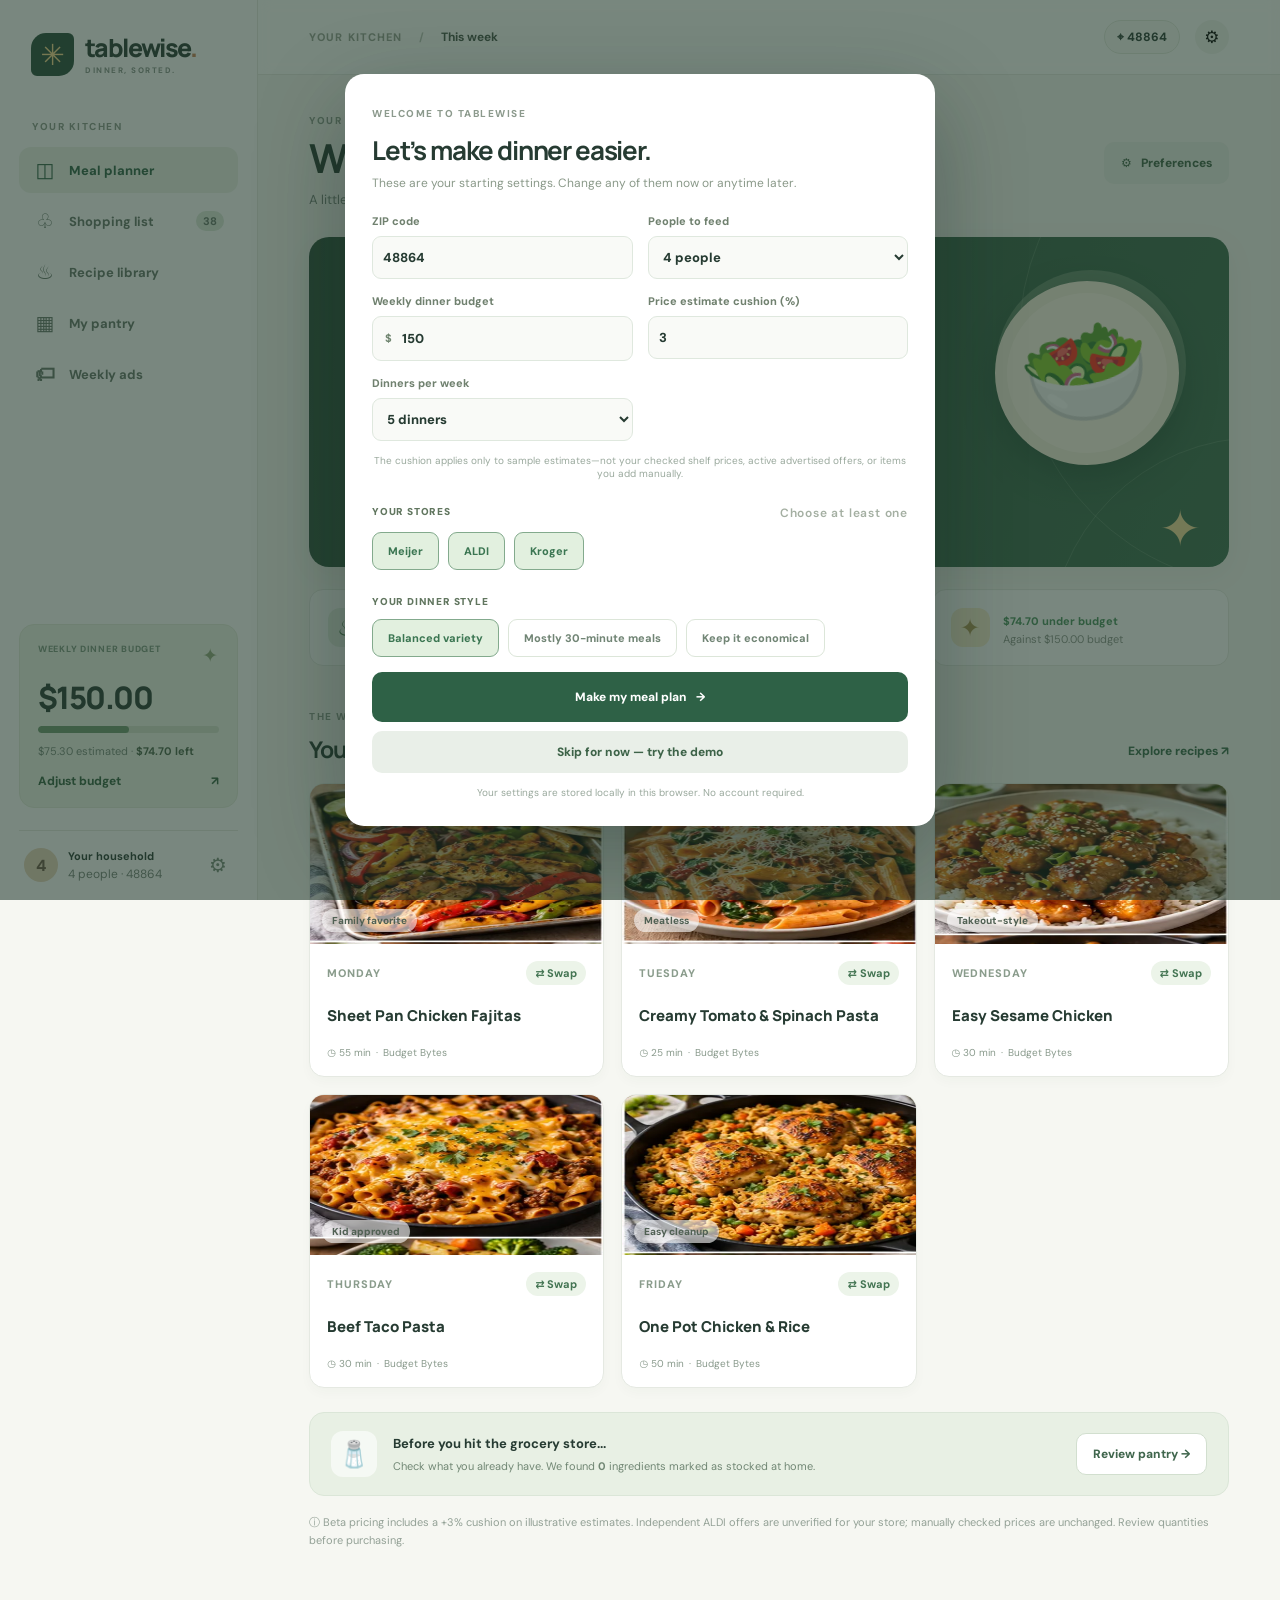
==== commit da2c0aea: "Tablewise v0.5: configurable 3% estimate buffer, provenance labels, online shop links, mobile pantry" ====
--- a/tablewise-beta/index.html
+++ b/tablewise-beta/index.html
@@ -56,6 +56,18 @@
 .pantry-week-page{max-width:950px;margin-bottom:25px}.pantry-week-page .weekly-pantry-grid{grid-template-columns:repeat(3,minmax(0,1fr))}
 @media(max-width:800px){.pantry-week-page .weekly-pantry-grid{grid-template-columns:repeat(2,minmax(0,1fr))}}
 @media(max-width:520px){.weekly-pantry-grid,.pantry-week-page .weekly-pantry-grid,.extra-pantry-details .quick-pantry{grid-template-columns:1fr 1fr}.weekly-pantry-chip{padding:9px 7px;gap:6px}.pantry-choice-text strong{font-size:11px}.pantry-choice-text small{max-width:115px}.modal-panel .pantry-scroll-region{max-height:58vh}.pantry-sticky-footer{bottom:-19px}}
+
+/* Price-source direct shop links */
+.online-shop-links{border-top:1px solid rgba(32,61,39,.10);margin-top:12px;padding-top:13px;display:flex;flex-direction:column;gap:8px;font-size:13px;color:#536b59}
+.online-shop-links>div{display:flex;flex-wrap:wrap;gap:8px}
+.online-shop-links a{padding:8px 10px;border-radius:10px;border:1px solid rgba(26,80,46,.18);font-size:12px;font-weight:700;color:#245d3e;text-decoration:none;background:#f4faf5}
+.online-shop-links a:focus-visible{outline:3px solid #2d9466;outline-offset:2px}
+.online-shop-links small{font-size:11px;color:#718070}
+
+
+/* Keep pantry review reachable above sticky navigation on narrow screens. */
+.shop-pantry-top{display:none}
+@media(max-width:800px){.shop-pantry-top{display:inline-flex}.receipt [data-act="pantry-check"]{display:none}}
 
 </style></head><body><div id="app"></div><script>
 'use strict';
@@ -134,7 +146,7 @@
 const PANTRY_KEYS=['oil','salt','pepper','garlicpowder','onionpowder','paprika','cumin','chili','oregano','basil','thyme','cayenne','rice','pasta','sugar','flour','soy','butter','broth','cornstarch'];
 const STORES=['Meijer','ALDI','Kroger'];
 const DAYS=['Monday','Tuesday','Wednesday','Thursday','Friday','Saturday','Sunday'];
-const DEFAULTS={zip:'48864',people:4,budget:150,days:5,stores:['Meijer','ALDI','Kroger'],style:'balanced',strategy:'both',pantry:{},meals:['fajitas','spinach','sesame','tacopasta','chickenrice'],checked:{},prices:{},extra:[],favorites:[],setup:false,pantryAsked:false};
+const DEFAULTS={zip:'48864',people:4,budget:150,estimateBuffer:3,days:5,stores:['Meijer','ALDI','Kroger'],style:'balanced',strategy:'both',pantry:{},meals:['fajitas','spinach','sesame','tacopasta','chickenrice'],checked:{},prices:{},extra:[],favorites:[],setup:false,pantryAsked:false};
 const SHOP_CATEGORIES=['Produce','Meat','Dairy & eggs','Grains','Canned & jarred','Frozen','Pantry & spices','Other'];
 
 </script><!-- TABLEWISE_ADS_START -->
@@ -167,6 +179,7 @@
 </script><script>
 'use strict';
 const KEY='tablewise_beta_v3';
+const STORE_SHOP_LINKS={Meijer:'https://www.meijer.com/shopping/departments/grocery',ALDI:'https://www.aldi.us/',Kroger:'https://www.kroger.com/'};
 const $=s=>document.querySelector(s);
 const money=n=>'$'+(Number.isFinite(n)?n:0).toFixed(2);
 const esc=s=>String(s??'').replace(/[&<>"']/g,c=>({'&':'&amp;','<':'&lt;','>':'&gt;','"':'&quot;',"'":'&#39;'}[c]));
@@ -175,7 +188,26 @@
 let S=load(), view='plan', modal=S.setup?(S.pantryAsked?'':'pantry'):'setup', activeCategory='All', searchTerm='', swapIndex=0, activeProduct='', toastTimeout=0;
 function save(){try{localStorage.setItem(KEY,JSON.stringify(S))}catch(e){}}
 function def(k){if(ING[k])return ING[k];let item=S.extra.find(x=>'extra-'+x.id===k);return item?[item.name,'Other','item',1,item.price,'🛒']:['Unknown','Other','item',1,0,'🛒']}
-function estimatedUnit(k,store){const own=S.prices[k]?.[store];if(typeof own==='number'&&Number.isFinite(own)&&own>=0)return own;const deal=adPriceOffer(k,store);if(deal)return deal.price;let seed=0,tag=k+'|'+store;for(let i=0;i<tag.length;i++)seed=(seed*33+tag.charCodeAt(i))%1009;const offset=store==='ALDI'?.94:store==='Kroger'?1.00:1.04;const variation=1+((seed%43)-21)/100;return Math.max(.05,Math.round(def(k)[4]*offset*variation*100)/100)}
+// Only synthetic estimate prices get the adjustable cushion. Confirmed user edits,
+// time-limited ad offers, and custom items remain at their original prices.
+function estimateCushion(){const val=Number(S.estimateBuffer);return Number.isFinite(val)?Math.max(0,Math.min(20,val)):3}
+function priceSource(k,store){
+ if(typeof S.prices[k]?.[store]==='number'&&Number.isFinite(S.prices[k][store])&&S.prices[k][store]>=0)return 'manual';
+ if(adPriceOffer(k,store))return 'ad';
+ if(k.startsWith('extra-')&&S.extra.some(x=>'extra-'+x.id===k))return 'custom';
+ return 'estimate';
+}
+function estimatedUnit(k,store){
+ const source=priceSource(k,store);
+ if(source==='manual')return S.prices[k][store];
+ if(source==='ad')return adPriceOffer(k,store).price;
+ if(source==='custom')return Math.max(0,Number(def(k)[4])||0);
+ let seed=0,tag=k+'|'+store;for(let i=0;i<tag.length;i++)seed=(seed*33+tag.charCodeAt(i))%1009;
+ const offset=store==='ALDI'?.94:store==='Kroger'?1.00:1.04;
+ const variation=1+((seed%43)-21)/100;
+ // Round the unit cost once. All receipts, exports and comparisons reuse this same rate.
+ return Math.max(.05,Math.round(def(k)[4]*offset*variation*(1+estimateCushion()/100)*100)/100);
+}
 function storeTotals(items){const stores=S.stores.length?S.stores:['Meijer'];let sums=Object.fromEntries(stores.map(s=>[s,0]));let split=0,alloc={};items.forEach(i=>{let pairs=stores.map(s=>({s,val:estimatedUnit(i.key,s)*i.count})).sort((a,b)=>a.val-b.val);for(const s of stores)sums[s]+=estimatedUnit(i.key,s)*i.count;alloc[i.key]=pairs[0].s;split+=pairs[0].val});const ordered=Object.entries(sums).sort((a,b)=>a[1]-b[1]);return {sums,split,alloc,best:ordered[0]?.[0]||'Meijer',one:ordered[0]?.[1]||0,savings:Math.max(0,(ordered[0]?.[1]||0)-split)}}
 function qtyString(v,key){if(def(key)[2]==='lb')return (Math.round(v*10)/10).toLocaleString('en-US',{maximumFractionDigits:1})+' lb';let unit=def(key)[2];return v+' × '+unit}
 function weeklyRecipeNeeds(){
@@ -214,16 +246,16 @@
  return `<span class="dish-photo ${kind}">${r.image?`<img src="${esc(r.image)}" alt="Finished ${esc(r.title)} — photo courtesy of ${esc(r.source)}" loading="lazy" decoding="async" referrerpolicy="no-referrer" onerror="this.hidden=true;this.nextElementSibling.hidden=false">`+`<span class="dish-emoji-fallback" hidden>${r.emoji}</span>`:fallback}</span>`;
 }
 function mealTile(r,index){if(!r)return `<button class="empty-meal" data-act="swap" data-idx="${index}"><span>＋</span> Add a dinner</button>`;return `<article class="meal-card"><button type="button" class="meal-art with-photo ${r.shade}" data-act="detail" data-id="${r.id}" aria-label="View ${esc(r.title)} recipe">${dishPhoto(r,'meal-photo')}<span class="art-corner">${esc(r.tag)}</span></button><div class="meal-body"><div class="meal-day">${DAYS[index]} <button class="mini-swap" data-act="swap" data-idx="${index}" title="Swap meal">⇄ <span>Swap</span></button></div><button class="meal-title" data-act="detail" data-id="${r.id}">${esc(r.title)}</button><div class="meal-foot"><span>◷ ${r.time>=90?Math.round(r.time/60)+' hr '+r.time%60+' min':r.time+' min'}</span><span class="mid-dot">·</span><span>${esc(r.source)}</span></div></div></article>`}
-function planView(sum){let remaining=S.budget-activeTotal(sum);const spent=remaining>=0?`<span class="good">${money(remaining)} under budget</span>`:`<span class="bad">${money(-remaining)} over budget</span>`;return `${pageHead('YOUR WEEK, YOUR WAY','What’s for dinner?','A little less planning, a lot more enjoying your evenings.',`<button class="btn btn-soft" data-act="settings">⚙ &nbsp; Preferences</button>`) }<section class="hero"><div class="hero-shape hero-shape1"></div><div class="hero-shape hero-shape2"></div><div class="hero-copy"><span class="hero-eyebrow">✦ MADE FOR YOUR FAMILY</span><h2>Good food.<br><em>Thoughtfully planned.</em></h2><p>Five delicious dinners, one smart shopping list, and room in the budget for the little extras.</p><div class="hero-buttons"><button class="btn btn-light" data-act="generate">✧ &nbsp; Generate a new week</button><button class="btn btn-ghost" data-act="shop-now">View grocery list ↗</button></div></div><div class="hero-illustration"><div class="plate plate-back"></div><div class="plate plate-front">🥗</div><div class="plant-leaf a">✦</div><div class="plant-leaf b">✳</div></div></section><div class="stat-row"><div class="stat"><span class="stat-icon soft-green">♨</span><div><strong>${S.days} dinners</strong><span>For ${S.people} hungry people</span></div></div><div class="stat"><span class="stat-icon soft-orange">♧</span><div><strong>${money(sum.one)}</strong><span>Estimated one-store cart</span></div></div><div class="stat"><span class="stat-icon soft-gold">✦</span><div><strong>${spent}</strong><span>Against ${money(S.budget)} budget</span></div></div></div><div class="section-heading"><div><span class="kicker">THE WEEK AHEAD</span><h2>Your dinner lineup</h2></div><div class="inline-actions"><button class="text-btn" data-act="view" data-id="recipes">Explore recipes ↗</button></div></div><div class="meal-grid">${Array.from({length:S.days},(_,i)=>mealTile(recipe(S.meals[i]),i)).join('')}</div><div class="bottom-banner"><div class="bottom-emoji">🧂</div><div><strong>Before you hit the grocery store...</strong><p>Check what you already have. We found <b>${sum.used}</b> ingredients marked as stocked at home.</p></div><button class="btn btn-outline" data-act="pantry-check">Review pantry →</button></div><p class="disclaimer">ⓘ Beta pricing uses illustrative estimates with some independent ALDI weekly-ad prices while active. None are confirmed local shelf prices. Review quantities before purchasing.</p>`}
+function planView(sum){let remaining=S.budget-activeTotal(sum);const spent=remaining>=0?`<span class="good">${money(remaining)} under budget</span>`:`<span class="bad">${money(-remaining)} over budget</span>`;return `${pageHead('YOUR WEEK, YOUR WAY','What’s for dinner?','A little less planning, a lot more enjoying your evenings.',`<button class="btn btn-soft" data-act="settings">⚙ &nbsp; Preferences</button>`) }<section class="hero"><div class="hero-shape hero-shape1"></div><div class="hero-shape hero-shape2"></div><div class="hero-copy"><span class="hero-eyebrow">✦ MADE FOR YOUR FAMILY</span><h2>Good food.<br><em>Thoughtfully planned.</em></h2><p>Five delicious dinners, one smart shopping list, and room in the budget for the little extras.</p><div class="hero-buttons"><button class="btn btn-light" data-act="generate">✧ &nbsp; Generate a new week</button><button class="btn btn-ghost" data-act="shop-now">View grocery list ↗</button></div></div><div class="hero-illustration"><div class="plate plate-back"></div><div class="plate plate-front">🥗</div><div class="plant-leaf a">✦</div><div class="plant-leaf b">✳</div></div></section><div class="stat-row"><div class="stat"><span class="stat-icon soft-green">♨</span><div><strong>${S.days} dinners</strong><span>For ${S.people} hungry people</span></div></div><div class="stat"><span class="stat-icon soft-orange">♧</span><div><strong>${money(sum.one)}</strong><span>Estimated one-store cart</span></div></div><div class="stat"><span class="stat-icon soft-gold">✦</span><div><strong>${spent}</strong><span>Against ${money(S.budget)} budget</span></div></div></div><div class="section-heading"><div><span class="kicker">THE WEEK AHEAD</span><h2>Your dinner lineup</h2></div><div class="inline-actions"><button class="text-btn" data-act="view" data-id="recipes">Explore recipes ↗</button></div></div><div class="meal-grid">${Array.from({length:S.days},(_,i)=>mealTile(recipe(S.meals[i]),i)).join('')}</div><div class="bottom-banner"><div class="bottom-emoji">🧂</div><div><strong>Before you hit the grocery store...</strong><p>Check what you already have. We found <b>${sum.used}</b> ingredients marked as stocked at home.</p></div><button class="btn btn-outline" data-act="pantry-check">Review pantry →</button></div><p class="disclaimer">ⓘ Beta pricing includes a +${estimateCushion()}% cushion on illustrative estimates. Independent ALDI offers are unverified for your store; manually checked prices are unchanged. Review quantities before purchasing.</p>`}
 function shoppingEntry(item,costs){
- const assigned=itemStore(item,costs),unit=estimatedUnit(item.key,assigned),cost=unit*item.count;
- return `<div class="shop-item ${S.checked[item.key]?'bought':''}" data-assigned-store="${esc(assigned)}"><label class="check-wrap"><input type="checkbox" data-act="check-item" data-key="${esc(item.key)}" ${S.checked[item.key]?'checked':''}/><span class="checkmark"></span></label><span class="item-emoji">${item.emoji}</span><div class="item-info"><div class="item-name">${esc(item.name)}</div><div class="item-sub">${qtyString(item.count,item.key)} · Buy at <b class="item-store">${esc(assigned)}</b></div></div><div class="item-price">${money(cost)}<small>${money(unit)}/${item.unit}</small></div><button class="price-edit" data-act="price" data-key="${esc(item.key)}" aria-label="Edit prices for ${esc(item.name)}">✎</button></div>`;
+ const assigned=itemStore(item,costs),unit=estimatedUnit(item.key,assigned),cost=unit*item.count,source=priceSource(item.key,assigned),sourceLabel=source==='manual'?'Your verified price':source==='ad'?'Independent ad offer':source==='custom'?'Your custom item':`Estimate +${estimateCushion()}%`;
+ return `<div class="shop-item ${S.checked[item.key]?'bought':''}" data-assigned-store="${esc(assigned)}"><label class="check-wrap"><input type="checkbox" data-act="check-item" data-key="${esc(item.key)}" ${S.checked[item.key]?'checked':''}/><span class="checkmark"></span></label><span class="item-emoji">${item.emoji}</span><div class="item-info"><div class="item-name">${esc(item.name)}</div><div class="item-sub">${qtyString(item.count,item.key)} · Buy at <b class="item-store">${esc(assigned)}</b></div></div><div class="item-price">${money(cost)}<small>${money(unit)}/${item.unit} · ${sourceLabel}</small></div><button class="price-edit" data-act="price" data-key="${esc(item.key)}" aria-label="Edit prices for ${esc(item.name)}">✎</button></div>`;
 }
 function shopView(sum){
  const groups=SHOP_CATEGORIES.map(c=>[c,sum.items.filter(i=>i.aisle===c)]).filter(([,v])=>v.length);
  const chosen=selectedSingleStore(sum),oneTotal=sum.sums[chosen]??sum.one,split=isSplitMode(),total=activeTotal(sum);
  const picker=`<label class="single-store-picker" for="single-store-select">Shop exclusively at <select id="single-store-select" aria-label="Choose your one shopping store"><option value="auto" ${!S.stores.includes(S.singleStore)?'selected':''}>Automatically choose cheapest (${esc(sum.best)})</option>${S.stores.map(st=>`<option value="${esc(st)}" ${S.singleStore===st?'selected':''}>${esc(st)} · ${money(sum.sums[st]||0)}</option>`).join('')}</select></label>`;
- return `${pageHead('GOOD SHOPPING STARTS HERE','Your grocery list','One combined list, grouped by aisle. Check things off as you shop.',`<div class="page-actions"><button class="btn btn-soft" data-act="print">⎙ &nbsp; Print</button><button class="btn btn-primary" data-act="add-item">＋ &nbsp; Add item</button></div>`)}<div class="price-notice"><span class="notice-icon">ⓘ</span><div><strong>Price estimates + independently reported ALDI offers</strong><p>Matching ALDI weekly-ad prices can replace sample ALDI rates while the ad is current; these are NOT verified for your local store. Tap ✎ to enter confirmed prices. Your entries always take priority.</p></div></div><div class="compare-wrap"><div class="compare-heading"><span class="kicker">STORE COMPARISON</span><h2>How would you like to shop?</h2><p>Mixed estimates for your selected stores near ${esc(S.zip)}. ALDI ad overrides are from an independent, non-localized source.</p></div><div class="compare-cards"><div class="compare-card ${!split?'chosen':''}"><div class="compare-label">ONE STORE <span class="pill pale">Fewer stops</span></div><strong class="compare-dollar">${money(!split?oneTotal:sum.one)}</strong><p>${!split?`Your entire cart at <b>${esc(chosen)}</b>`:`Lowest modeled one-store total at <b>${esc(sum.best)}</b>`}</p><button class="compare-select" data-act="strategy" data-id="one">${!split?'✓ Selected':'Choose one store'} →</button></div><div class="compare-card ${split?'chosen':''}"><div class="compare-label">SPLIT STORES <span class="pill pale">Price-focused</span></div><strong class="compare-dollar">${money(sum.split)}</strong><p>Modeled savings of <b>${money(sum.savings)}</b> across ${S.stores.length} stores</p><button class="compare-select" data-act="strategy" data-id="split">${split?'✓ Selected':'Compare split cart'} →</button></div></div>${!split?picker:''}<div class="store-mini">${S.stores.map(st=>`<span><i class="store-dot ${st==='ALDI'?'aldi':st==='Kroger'?'kroger':'meijer'}"></i>${st}: ${money(sum.sums[st]||0)}</span>`).join('')}</div></div><div class="shop-topline"><div><h2>Shopping list</h2><p>${sum.completed} of ${sum.items.length} items checked · ${sum.used} pantry items removed</p><p class="shopping-mode-note">${split?'Split-store plan: each item shows its assigned store.':`Single-store plan: all ${sum.items.length} items at ${esc(chosen)}.`}</p></div><div class="shop-top-actions"><button class="text-btn" data-act="clear-checks">Clear checks</button><button class="text-btn" data-act="export">Export list ↗</button></div></div><div class="shopping-layout"><div class="shop-list">${groups.length?groups.map(([category,items])=>`<section class="aisle-group"><div class="aisle-head"><strong>${category}</strong><span>${items.length} items</span></div>${items.map(i=>shoppingEntry(i,sum)).join('')}</section>`).join(''):`<div class="empty-state">Your list is empty. Add meals to build your shopping list.</div>`}</div><aside class="receipt"><span class="kicker">YOUR ESTIMATED TOTAL</span><div class="receipt-total">${money(total)}</div><div class="receipt-line"><span>Shopping method</span><b>${split?'Split stores':esc(chosen)+' only'}</b></div><div class="receipt-line"><span>Weekly dinner budget</span><b>${money(S.budget)}</b></div><div class="receipt-line"><span>Shopping items</span><b>${sum.items.length}</b></div><div class="receipt-line"><span>Pantry ingredients skipped</span><b>${sum.used}</b></div><div class="receipt-line"><span>Price source</span><b>Samples + unverified ad offers</b></div><div class="receipt-rule"></div><div class="receipt-result"><span>${total>S.budget?'Over budget':'Budget remaining'}</span><strong class="${total>S.budget?'bad':'good'}">${money(Math.abs(S.budget-total))}</strong></div><button class="btn btn-primary full" data-act="pantry-check">🧂 &nbsp; Check pantry first</button><p class="receipt-note">Ingredient amounts and package sizing are approximate. Confirm against the linked recipes before purchasing.</p></aside></div>`
+ return `${pageHead('GOOD SHOPPING STARTS HERE','Your grocery list','One combined list, grouped by aisle. Check things off as you shop.',`<div class="page-actions"><button class="btn btn-soft shop-pantry-top" data-act="pantry-check">🧂 &nbsp; Check pantry first</button><button class="btn btn-soft" data-act="print">⎙ &nbsp; Print</button><button class="btn btn-primary" data-act="add-item">＋ &nbsp; Add item</button></div>`)}<div class="price-notice"><span class="notice-icon">ⓘ</span><div><strong>Estimate cushion: +${estimateCushion()}% (editable in Preferences)</strong><p>This cushion applies only to simulated prices. Your checked prices, prices on manually added items, and matching dated ALDI weekly-ad offers are unchanged. Independent ALDI offers are not locally verified. Tap ✎ to enter real shelf prices; they always take priority.</p></div></div><div class="compare-wrap"><div class="compare-heading"><span class="kicker">STORE COMPARISON</span><h2>How would you like to shop?</h2><p>Mixed estimates for your selected stores near ${esc(S.zip)}. ALDI ad overrides are from an independent, non-localized source.</p></div><div class="compare-cards"><div class="compare-card ${!split?'chosen':''}"><div class="compare-label">ONE STORE <span class="pill pale">Fewer stops</span></div><strong class="compare-dollar">${money(!split?oneTotal:sum.one)}</strong><p>${!split?`Your entire cart at <b>${esc(chosen)}</b>`:`Lowest modeled one-store total at <b>${esc(sum.best)}</b>`}</p><button class="compare-select" data-act="strategy" data-id="one">${!split?'✓ Selected':'Choose one store'} →</button></div><div class="compare-card ${split?'chosen':''}"><div class="compare-label">SPLIT STORES <span class="pill pale">Price-focused</span></div><strong class="compare-dollar">${money(sum.split)}</strong><p>Modeled savings of <b>${money(sum.savings)}</b> across ${S.stores.length} stores</p><button class="compare-select" data-act="strategy" data-id="split">${split?'✓ Selected':'Compare split cart'} →</button></div></div>${!split?picker:''}<div class="store-mini">${S.stores.map(st=>`<span><i class="store-dot ${st==='ALDI'?'aldi':st==='Kroger'?'kroger':'meijer'}"></i>${st}: ${money(sum.sums[st]||0)}</span>`).join('')}</div><div class="online-shop-links"><span>Compare real online prices for your chosen pickup store:</span><div>${S.stores.map(st=>`<a href="${STORE_SHOP_LINKS[st]}" target="_blank" rel="noopener noreferrer">${esc(st)} online shop ↗</a>`).join('')}</div><small>These links open the retailers; prices shown there are not yet synchronized into Tablewise.</small></div></div><div class="shop-topline"><div><h2>Shopping list</h2><p>${sum.completed} of ${sum.items.length} items checked · ${sum.used} pantry items removed</p><p class="shopping-mode-note">${split?'Split-store plan: each item shows its assigned store.':`Single-store plan: all ${sum.items.length} items at ${esc(chosen)}.`}</p></div><div class="shop-top-actions"><button class="text-btn" data-act="clear-checks">Clear checks</button><button class="text-btn" data-act="export">Export list ↗</button></div></div><div class="shopping-layout"><div class="shop-list">${groups.length?groups.map(([category,items])=>`<section class="aisle-group"><div class="aisle-head"><strong>${category}</strong><span>${items.length} items</span></div>${items.map(i=>shoppingEntry(i,sum)).join('')}</section>`).join(''):`<div class="empty-state">Your list is empty. Add meals to build your shopping list.</div>`}</div><aside class="receipt"><span class="kicker">YOUR ESTIMATED TOTAL</span><div class="receipt-total">${money(total)}</div><div class="receipt-line"><span>Shopping method</span><b>${split?'Split stores':esc(chosen)+' only'}</b></div><div class="receipt-line"><span>Weekly dinner budget</span><b>${money(S.budget)}</b></div><div class="receipt-line"><span>Shopping items</span><b>${sum.items.length}</b></div><div class="receipt-line"><span>Pantry ingredients skipped</span><b>${sum.used}</b></div><div class="receipt-line"><span>Estimated-price cushion</span><b>+${estimateCushion()}%</b></div><div class="receipt-line"><span>Price source</span><b>Buffered samples + unverified ad offers</b></div><div class="receipt-rule"></div><div class="receipt-result"><span>${total>S.budget?'Over budget':'Budget remaining'}</span><strong class="${total>S.budget?'bad':'good'}">${money(Math.abs(S.budget-total))}</strong></div><button class="btn btn-primary full" data-act="pantry-check">🧂 &nbsp; Check pantry first</button><p class="receipt-note">Ingredient amounts and package sizing are approximate. Confirm against the linked recipes before purchasing.</p></aside></div>`
 }
 
 function recipeCard(r){const saved=S.favorites.includes(r.id);return `<article class="recipe-tile" data-search="${esc((r.title+' '+r.category+' '+r.source+' '+Object.keys(r.ings).map(k=>def(k)[0]).join(' ')).toLowerCase())}" data-cat="${esc(r.category)}" data-time="${r.time}" data-fav="${saved?'1':'0'}"><button type="button" class="recipe-art ${r.shade} with-photo" data-act="detail" data-id="${r.id}" aria-label="View ${esc(r.title)} recipe">${dishPhoto(r,'recipe-photo')}<span class="recipe-tag">${esc(r.tag)}</span></button><button type="button" class="recipe-save ${saved?'saved':''}" data-act="toggle-favorite" data-id="${r.id}" aria-label="${saved?'Remove':'Save'} ${esc(r.title)} ${saved?'from':'to'} favorites" title="${saved?'Saved':'Save recipe'}">${saved?'♥':'♡'}</button><div class="recipe-body"><div class="recipe-source">${esc(r.source)} · ${r.category}</div><button class="recipe-title" data-act="detail" data-id="${r.id}">${esc(r.title)}</button><div class="recipe-bottom"><span>◷ ${r.time>=90?Math.round(r.time/60)+'h':r.time+' min'}</span><button class="tiny-cta" data-act="choose-meal" data-id="${r.id}">Add to week +</button></div></div></article>`}
@@ -251,11 +283,11 @@
 }
 function modalWrap(body,wide=false){return `<div class="modal-backdrop" data-act="close-backdrop"><div class="modal-panel ${wide?'modal-wide':''}" role="dialog" aria-modal="true">${body}</div></div>`}
 function modalTitle(eyebrow,title,desc,close=true){return `<div class="modal-head"><div><span class="kicker">${eyebrow}</span><h2>${title}</h2><p>${desc}</p></div>${close?'<button class="modal-close" data-act="close" aria-label="Close">×</button>':''}</div>`}
-function modalHtml(){if(!modal)return '';if(modal==='setup'||modal==='settings'){let isSetup=modal==='setup';let body=`${modalTitle(isSetup?'WELCOME TO TABLEWISE':'YOUR PREFERENCES',isSetup?'Let’s make dinner easier.':'Make it yours.',isSetup?'These are your starting settings. Change any of them now or anytime later.':'All of these can be changed whenever you need.',!isSetup)}<form id="prefs-form"><div class="form-grid"><label>ZIP code <input name="zip" inputmode="numeric" maxlength="5" pattern="[0-9]{5}" value="${esc(S.zip)}" required/></label><label>People to feed <select name="people">${[1,2,3,4,5,6,7,8].map(n=>`<option value="${n}" ${S.people===n?'selected':''}>${n} ${n===1?'person':'people'}</option>`).join('')}</select></label><label>Weekly dinner budget <div class="money-input"><span>$</span><input name="budget" type="number" min="1" max="99999" step="1" value="${S.budget}" required/></div></label><label>Dinners per week <select name="days">${[3,4,5,6,7].map(n=>`<option value="${n}" ${S.days===n?'selected':''}>${n} dinners</option>`).join('')}</select></label></div><div class="form-subhead">YOUR STORES <small>Choose at least one</small></div><div class="check-pill-row">${STORES.map(x=>`<label class="store-check"><input type="checkbox" name="stores" value="${x}" ${S.stores.includes(x)?'checked':''}><span>${x}</span></label>`).join('')}</div><div class="form-subhead">YOUR DINNER STYLE</div><div class="style-row">${[['balanced','Balanced variety'],['quick','Mostly 30-minute meals'],['budget','Keep it economical']].map(([k,n])=>`<label class="style-check"><input type="radio" name="style" value="${k}" ${S.style===k?'checked':''}><span>${n}</span></label>`).join('')}</div><p id="form-error" class="form-error" aria-live="polite"></p><button type="submit" class="btn btn-primary full big">${isSetup?'Make my meal plan':'Save preferences'} &nbsp; →</button>${isSetup?'<button type="button" class="btn btn-soft full" data-act="skip-setup" style="margin-top:9px">Skip for now — try the demo</button>':''}<p class="form-note">Your settings are stored locally in this browser. No account required.</p></form>`;return modalWrap(body,true)}
+function modalHtml(){if(!modal)return '';if(modal==='setup'||modal==='settings'){let isSetup=modal==='setup';let body=`${modalTitle(isSetup?'WELCOME TO TABLEWISE':'YOUR PREFERENCES',isSetup?'Let’s make dinner easier.':'Make it yours.',isSetup?'These are your starting settings. Change any of them now or anytime later.':'All of these can be changed whenever you need.',!isSetup)}<form id="prefs-form"><div class="form-grid"><label>ZIP code <input name="zip" inputmode="numeric" maxlength="5" pattern="[0-9]{5}" value="${esc(S.zip)}" required/></label><label>People to feed <select name="people">${[1,2,3,4,5,6,7,8].map(n=>`<option value="${n}" ${S.people===n?'selected':''}>${n} ${n===1?'person':'people'}</option>`).join('')}</select></label><label>Weekly dinner budget <div class="money-input"><span>$</span><input name="budget" type="number" min="1" max="99999" step="1" value="${S.budget}" required/></div></label><label>Price estimate cushion (%) <input type="number" name="estimateBuffer" min="0" max="20" step="0.5" value="${estimateCushion()}" required/></label><label>Dinners per week <select name="days">${[3,4,5,6,7].map(n=>`<option value="${n}" ${S.days===n?'selected':''}>${n} dinners</option>`).join('')}</select></label></div><p class="form-note">The cushion applies only to sample estimates—not your checked shelf prices, active advertised offers, or items you add manually.</p><div class="form-subhead">YOUR STORES <small>Choose at least one</small></div><div class="check-pill-row">${STORES.map(x=>`<label class="store-check"><input type="checkbox" name="stores" value="${x}" ${S.stores.includes(x)?'checked':''}><span>${x}</span></label>`).join('')}</div><div class="form-subhead">YOUR DINNER STYLE</div><div class="style-row">${[['balanced','Balanced variety'],['quick','Mostly 30-minute meals'],['budget','Keep it economical']].map(([k,n])=>`<label class="style-check"><input type="radio" name="style" value="${k}" ${S.style===k?'checked':''}><span>${n}</span></label>`).join('')}</div><p id="form-error" class="form-error" aria-live="polite"></p><button type="submit" class="btn btn-primary full big">${isSetup?'Make my meal plan':'Save preferences'} &nbsp; →</button>${isSetup?'<button type="button" class="btn btn-soft full" data-act="skip-setup" style="margin-top:9px">Skip for now — try the demo</button>':''}<p class="form-note">Your settings are stored locally in this browser. No account required.</p></form>`;return modalWrap(body,true)}
 if(modal==='pantry'){const needs=weeklyRecipeNeeds();const other=PANTRY_KEYS.filter(k=>!needs.some(i=>i.key===k));return modalWrap(`${modalTitle('THIS WEEK’S INGREDIENTS','Check what you have at home',`These are ingredients for your ${S.days} selected dinners. Tap each ingredient you already have to remove it from your grocery list.`)}<div class="pantry-scroll-region">${weeklyPantrySection()}${other.length?`<details class="extra-pantry-details"><summary>Check other common spices and staples (${other.length})</summary><div class="quick-pantry">${other.map(k=>pantryToggleMarkup({key:k,name:def(k)[0]},'other')).join('')}</div></details>`:''}</div><div class="modal-footer pantry-sticky-footer"><button type="button" class="btn btn-soft" data-act="finish-pantry">Finish later</button><button type="button" class="btn btn-primary" data-act="finish-pantry">Done checking &nbsp; →</button></div>`,true)}
 if(modal==='detail'){let r=recipe(activeProduct);if(!r)return '';return modalWrap(`<div class="detail-banner ${r.shade} detail-photo-banner">${dishPhoto(r,'detail-photo')}<button class="modal-close over-art" data-act="close" aria-label="Close recipe details">×</button></div><div class="detail-inner">${modalTitle(r.source,r.title,`${r.time} min · ${r.servings} original servings · ${r.category}`,false)}<div class="detail-callout">Shopping quantities are approximate for planning. Follow the original recipe for exact amounts and cooking directions.</div><div class="detail-ingredients"><strong>Ingredients in the plan</strong>${Object.entries(r.ings).map(([k,q])=>`<div><span>${esc(def(k)[0])}</span><span>${q<.2?'Pantry amount':qtyString(Math.round(q*10)/10,k)}</span></div>`).join('')}</div><div class="modal-footer"><a class="btn btn-soft" target="_blank" rel="noopener noreferrer" href="${esc(r.url)}">Read original recipe ↗</a><button class="btn btn-primary" data-act="choose-meal" data-id="${r.id}">Add to my week +</button></div></div>`,true)}
 if(modal==='swap'){return modalWrap(`${modalTitle('CHANGE YOUR MENU',`Choose ${DAYS[swapIndex]}’s dinner`,'Pick something that sounds good. Your shopping list will recalculate automatically.') }<div class="swap-list">${RECIPES.map(r=>`<button data-act="apply-swap" data-id="${r.id}" class="swap-row ${S.meals[swapIndex]===r.id?'is-current':''}"><span class="swap-emoji ${r.shade}">${dishPhoto(r,'swap-photo')}</span><span><b>${esc(r.title)}</b><small>${esc(r.source)} · ${r.time} min</small></span><span class="swap-arrow">${S.meals[swapIndex]===r.id?'✓':'→'}</span></button>`).join('')}</div>`,true)}
-if(modal==='price'){let k=activeProduct,d=def(k);return modalWrap(`${modalTitle('EDIT ESTIMATED PRICES',`Price check: ${esc(d[0])}`,'Enter a shelf price for the shown purchase unit. Edits are saved on this device.')}<div class="unit-banner">Purchase unit: <b>${esc(d[2])}</b>. Prices may be simulated examples or independently advertised ALDI offers; neither is verified locally.</div><form id="price-form"><div class="price-form-fields">${S.stores.map(st=>`<label><span>${st} ${S.prices[k]?.[st]!=null?'<em>your price</em>':`<em>${adPriceOffer(k,st)?'independent ad offer':'sample estimate'}</em>`}</span><div class="money-input"><span>$</span><input name="${st}" type="number" required step="0.01" min="0" max="9999" value="${estimatedUnit(k,st).toFixed(2)}"/></div></label>`).join('')}</div><button class="btn btn-primary full" type="submit">Save prices</button></form>`,false)}
+if(modal==='price'){let k=activeProduct,d=def(k);return modalWrap(`${modalTitle('EDIT ESTIMATED PRICES',`Price check: ${esc(d[0])}`,'Enter a shelf price for the shown purchase unit. Edits are saved on this device.')}<div class="unit-banner">Purchase unit: <b>${esc(d[2])}</b>. Prices may be simulated examples or independently advertised ALDI offers; neither is verified locally.</div><form id="price-form"><div class="price-form-fields">${S.stores.map(st=>`<label><span>${st} ${S.prices[k]?.[st]!=null?'<em>your price</em>':`<em>${adPriceOffer(k,st)?'independent ad offer':k.startsWith('extra-')?'custom item':`sample +${estimateCushion()}%`}</em>`}</span><div class="money-input"><span>$</span><input name="${st}" type="number" required step="0.01" min="0" max="9999" value="${estimatedUnit(k,st).toFixed(2)}"/></div></label>`).join('')}</div><button class="btn btn-primary full" type="submit">Save prices</button></form>`,false)}
 if(modal==='add'){return modalWrap(`${modalTitle('A LITTLE EXTRA','Add a grocery item','Need a snack or something else for dinner? Add it to this week’s list.')}<form id="extra-form" class="extra-form"><label>Item name<input name="name" required maxlength="70" placeholder="e.g. Fresh lemons"/></label><div class="form-grid"><label>Quantity<input type="number" min="1" max="99" step="1" name="qty" value="1" required/></label><label>Sample price per item ($)<input type="number" name="price" min="0" max="999" step="0.01" value="3.00" required/></label></div><button class="btn btn-primary full" type="submit">Add to shopping list</button></form>`,false)}
 return ''}
 function notify(msg){let e=$('#toast');if(!e)return;e.textContent=msg;e.classList.add('show');clearTimeout(toastTimeout);toastTimeout=setTimeout(()=>e.classList.remove('show'),2800)}
@@ -275,12 +307,12 @@
 }
 function filterRecipes(){let shown=0;document.querySelectorAll('.recipe-tile').forEach(el=>{el.hidden=!!((activeCategory==='Quick'&&Number(el.dataset.time)>30)||(activeCategory==='Favorites'&&el.dataset.fav!=='1')||(!['All','Quick','Favorites'].includes(activeCategory)&&el.dataset.cat!==activeCategory)||!el.dataset.search.includes(searchTerm.toLowerCase()));if(!el.hidden)shown++});const count=$('#recipe-count');if(count)count.textContent=`${shown} ${shown===1?'recipe':'recipes'} to explore${activeCategory==='Favorites'&&shown===0?' · Tap the heart on a recipe to save it':''}`}
 function openModal(type,key){modal=type;activeProduct=key||'';render();setTimeout(()=>{$('.modal-panel input:not([type="checkbox"]):not([type="radio"])')?.focus?.()},30)}
-function setupSubmit(form){const fd=new FormData(form),stores=fd.getAll('stores');if(!stores.length){const e=$('#form-error');if(e)e.textContent='Please select at least one store.';return;}S.zip=String(fd.get('zip'));S.people=Number(fd.get('people'));S.budget=Number(fd.get('budget'));S.days=Number(fd.get('days'));S.stores=stores;S.style=String(fd.get('style')||'balanced');let first=!S.setup;S.setup=true;S.meals=S.meals.slice(0,S.days);while(S.meals.length<S.days)S.meals.push(RECIPES[S.meals.length%RECIPES.length].id);modal=first&&!S.pantryAsked?'pantry':'';save();render();notify(first?'Welcome to Tablewise!':'Preferences saved')}
+function setupSubmit(form){const fd=new FormData(form),stores=fd.getAll('stores');if(!stores.length){const e=$('#form-error');if(e)e.textContent='Please select at least one store.';return;}S.zip=String(fd.get('zip'));S.people=Number(fd.get('people'));S.budget=Number(fd.get('budget'));S.estimateBuffer=Math.max(0,Math.min(20,Number(fd.get('estimateBuffer'))||0));S.days=Number(fd.get('days'));S.stores=stores;S.style=String(fd.get('style')||'balanced');let first=!S.setup;S.setup=true;S.meals=S.meals.slice(0,S.days);while(S.meals.length<S.days)S.meals.push(RECIPES[S.meals.length%RECIPES.length].id);modal=first&&!S.pantryAsked?'pantry':'';save();render();notify(first?'Welcome to Tablewise!':'Preferences saved')}
 function regenerate(){const used=new Set(), chosen=[],pool=RECIPES.filter(r=>S.style==='quick'?r.time<=45:true);let categories=['Chicken','Vegetarian','Beef','Seafood'];for(let i=0;i<S.days;i++){let choices=pool.filter(r=>!used.has(r.id));if(S.style==='budget'){choices.sort((a,b)=>mealPreview(a)-mealPreview(b)+Math.random()*.5-.25)}else{choices=choices.sort(()=>Math.random()-.5);if(i<3){const type=categories[[0,1,2][i]];choices=choices.sort((a,b)=>(a.category===type?-1:0)-(b.category===type?-1:0));}}let pick=choices[0];if(pick){used.add(pick.id);chosen.push(pick.id)}}S.meals=chosen;S.checked={};save();render();notify('A fresh dinner lineup is ready')}
 function mealPreview(r){let sum=0;Object.entries(r.ings).forEach(([k,q])=>{if(S.pantry[k])return;const n=q*S.people/r.servings;sum+=Math.ceil(n)*estimatedUnit(k,S.stores[0]||'Meijer')});return sum}
 function exportList(){
  const sum=summary(),split=isSplitMode(),chosen=selectedSingleStore(sum),which=split?'Split-store demonstration':`One-store demonstration (${chosen})`,total=activeTotal(sum);
- let lines=[`TABLEWISE · DINNER SHOPPING LIST`,`ZIP ${S.zip} | ${S.people} people | ${S.days} dinners`,`Budget: ${money(S.budget)} | ${which} | Estimated: ${money(total)}`,`IMPORTANT: Unedited prices are estimates, sometimes using current independent ALDI ad offers; no local verification.`,``,`YOUR DINNERS`,...S.meals.slice(0,S.days).map((id,i)=>`${DAYS[i]}: ${recipe(id)?.title||'Open'}`),'','GROCERIES'];
+ let lines=[`TABLEWISE · DINNER SHOPPING LIST`,`ZIP ${S.zip} | ${S.people} people | ${S.days} dinners`,`Budget: ${money(S.budget)} | ${which} | Estimated: ${money(total)}`,`IMPORTANT: Sample estimates include a +${estimateCushion()}% cushion. Independently reported ALDI ad offers are unverified locally. Manually entered prices are never buffered.`,``,`YOUR DINNERS`,...S.meals.slice(0,S.days).map((id,i)=>`${DAYS[i]}: ${recipe(id)?.title||'Open'}`),'','GROCERIES'];
  let category='';sum.items.forEach(i=>{if(i.aisle!==category){category=i.aisle;lines.push('',category.toUpperCase())}const st=itemStore(i,sum);lines.push(`${S.checked[i.key]?'[x]':'[ ]'} ${i.name} — ${qtyString(i.count,i.key)} — ${st} — ${money(estimatedUnit(i.key,st)*i.count)}`)});
  lines.push('','Original recipes:');S.meals.slice(0,S.days).forEach(id=>{let r=recipe(id);if(r)lines.push(`${r.title}: ${r.url}`)});
  const blob=new Blob([lines.join('\n')],{type:'text/plain;charset=utf-8'}),a=document.createElement('a');a.href=URL.createObjectURL(blob);a.download='tablewise-shopping-list.txt';document.body.appendChild(a);a.click();a.remove();setTimeout(()=>URL.revokeObjectURL(a.href),2000);notify('Shopping list exported')
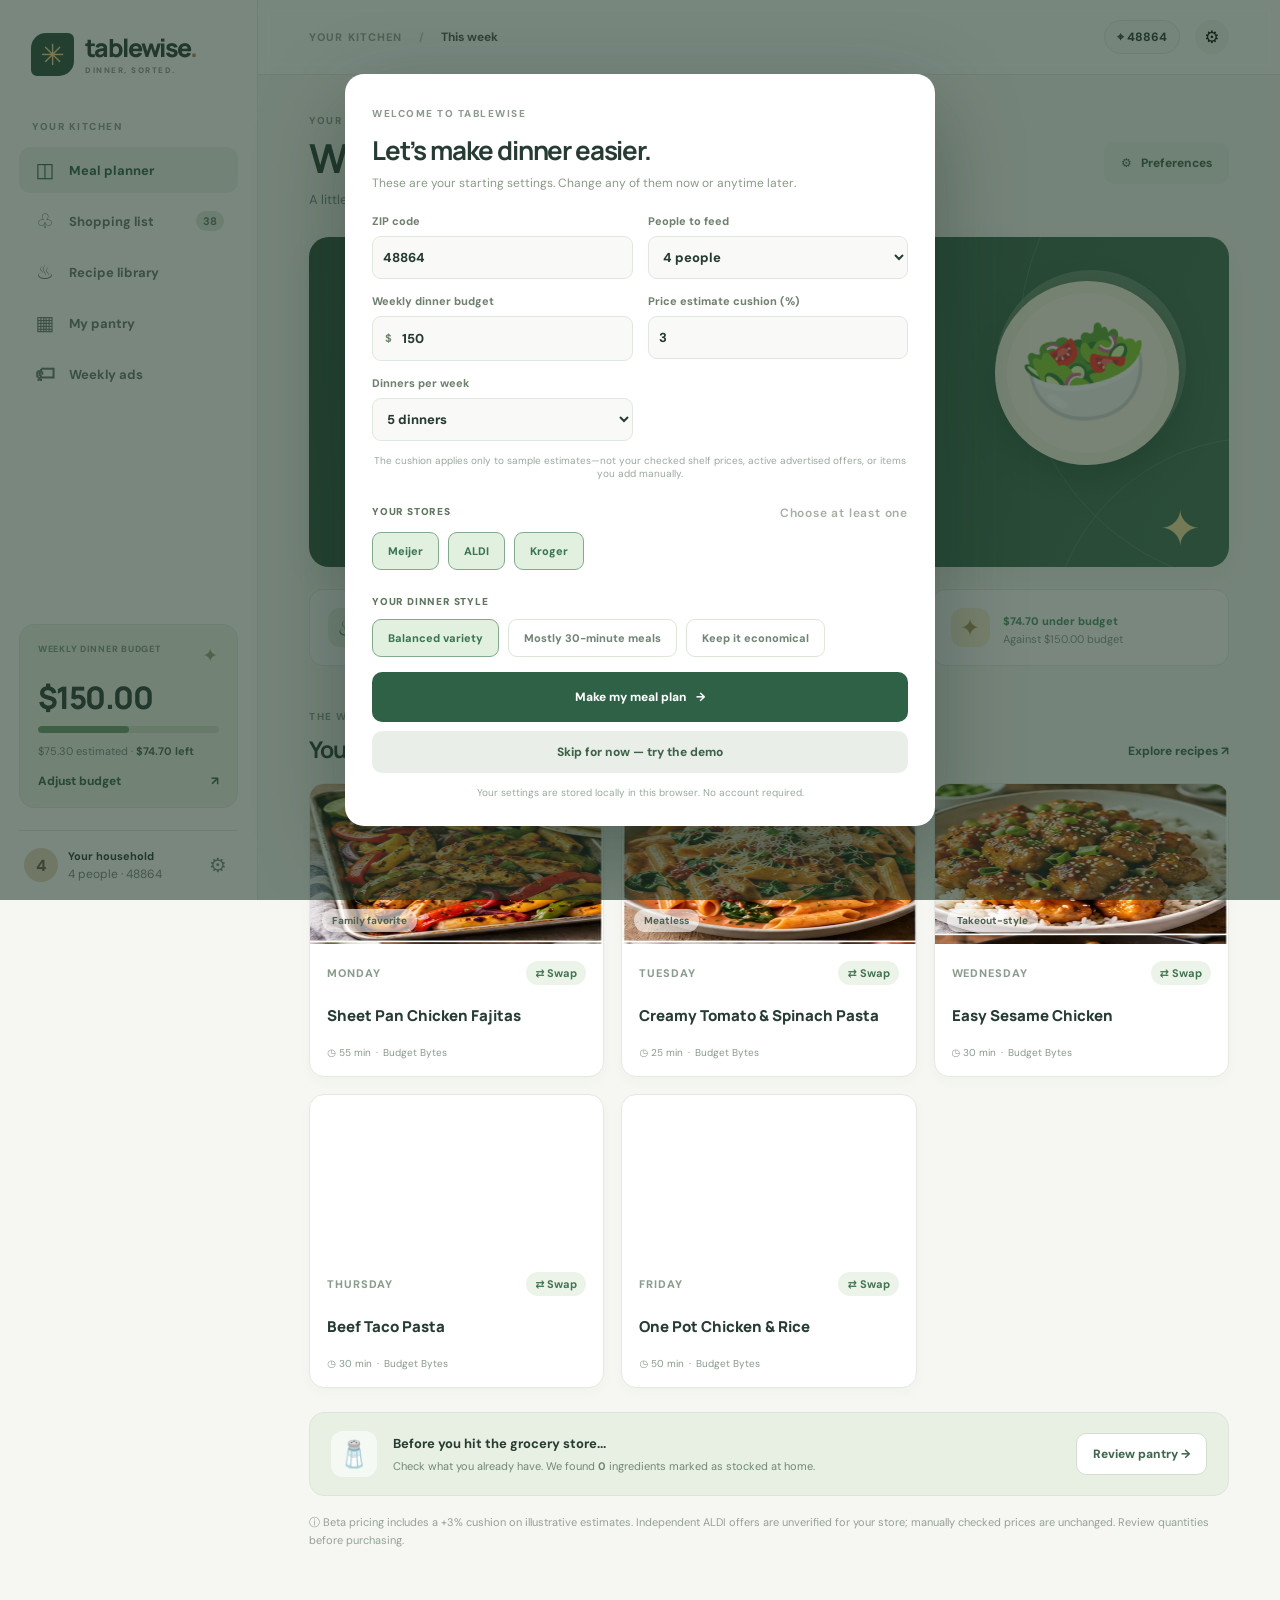
==== commit 4774ef5a: "Tablewise v0.7: 42 trusted recipes, per-dinner shopping attribution, selective doubling, Kroger regi" ====
--- a/tablewise-beta/index.html
+++ b/tablewise-beta/index.html
@@ -68,6 +68,36 @@
 /* Keep pantry review reachable above sticky navigation on narrow screens. */
 .shop-pantry-top{display:none}
 @media(max-width:800px){.shop-pantry-top{display:inline-flex}.receipt [data-act="pantry-check"]{display:none}}
+
+/* v0.7 — shared ingredient attribution and per-dinner portions */
+.recipe-allocations{margin-top:9px;padding:9px 10px;border-radius:12px;background:#f5f6f1;border:1px solid #e8ebe0;min-width:0}
+.allocation-heading{font-size:11px;font-weight:750;color:#657263;margin-bottom:6px}
+.recipe-allocation{display:flex;justify-content:space-between;gap:10px;align-items:center;padding:7px 0;border-top:1px solid #e6e9e0;font-size:12px;line-height:1.4}
+.recipe-allocation>span{min-width:0;flex:1}.recipe-allocation small{display:block;color:#647266;margin-top:2px;font-size:11px}
+.portion-btn{flex-shrink:0;border:1px solid #a4c7aa;background:white;border-radius:8px;padding:7px 8px;font-size:11px;font-weight:700;color:#317346;cursor:pointer;line-height:1.2}
+.portion-btn:hover{background:#e6f4e9}.portion-btn.doubled{background:#d8f1dd;color:#20663b}
+.meal-factor-badge{color:#22683a;font-weight:700;font-size:11px;padding:4px 0}
+.kroger-region-tools{background:#f4f6f1;border:1px solid #e2e9dc;border-radius:12px;padding:12px;margin:10px 0}
+.kroger-region-tools label{display:flex;align-items:center;gap:8px;flex-wrap:wrap;font-size:12px;font-weight:750}
+.kroger-region-tools select{border:1px solid #bdcdbc;border-radius:8px;padding:7px;background:#fff;color:#253b30;max-width:100%}
+.kroger-flyer-grid{display:grid;grid-template-columns:repeat(auto-fit,minmax(185px,1fr));gap:8px;margin-top:8px}
+.kroger-flyer-link{display:block;padding:10px;border:1px solid #dae2d8;border-radius:10px;background:white;text-decoration:none;font-size:12px;color:#2b6b46;line-height:1.5}
+.kroger-flyer-link b{display:block;color:#263d2f}.kroger-flyer-link small{display:block;color:#687970}
+.kroger-flyer-link.match{background:#e7f5e9;border-color:#9bcea9}
+@media(max-width:650px){.recipe-allocation{flex-direction:column;align-items:flex-start}.recipe-allocation .portion-btn{align-self:flex-start}.recipe-allocations{padding:8px}.kroger-flyer-grid{grid-template-columns:1fr}}
+/* Prevent shopping attribution content forcing a wider mobile layout viewport. */
+.shopping-layout,.shop-list,.aisle-group,.shop-item,.item-info{min-width:0}
+@media(max-width:560px){
+ .shopping-layout,.shop-list,.aisle-group{width:100%;max-width:100%;min-width:0}
+ .shop-item{display:grid;grid-template-columns:22px 28px minmax(0,1fr) 32px;gap:6px;align-items:start;padding:11px 9px}
+ .shop-item .check-wrap{grid-column:1;grid-row:1;padding-top:6px}
+ .shop-item .item-emoji{grid-column:2;grid-row:1;max-width:28px;font-size:20px}
+ .shop-item .item-price{grid-column:3;grid-row:1;min-width:0;overflow-wrap:anywhere;text-align:left}
+ .shop-item .item-price small{display:block;max-width:100%;overflow-wrap:anywhere}
+ .shop-item .price-edit{grid-column:4;grid-row:1}
+ .shop-item .item-info{grid-column:2/5;grid-row:2;min-width:0;max-width:100%;overflow-wrap:anywhere}
+ .recipe-allocations,.recipe-allocation{min-width:0;max-width:100%}
+}
 
 </style></head><body><div id="app"></div><script>
 'use strict';
@@ -143,15 +173,51 @@
  {id:'whitebeansoup',title:'Rosemary Garlic White Bean Soup',source:'Budget Bytes',url:'https://www.budgetbytes.com/easy-rosemary-garlic-white-bean-soup/',image:'https://www.budgetbytes.com/wp-content/uploads/2019/09/Rosemary-Garlic-White-Bean-Soup-bread-500x500.jpg',time:30,servings:4,tag:'Comfort food',category:'Vegetarian',emoji:'🥣',shade:'cream',ings:{whitebeans:3,garlic:.3,broth:.5,oil:.07,rosemary:.03,thyme:.03,cayenne:.01,pepper:.03}}
 );
 
-const PANTRY_KEYS=['oil','salt','pepper','garlicpowder','onionpowder','paprika','cumin','chili','oregano','basil','thyme','cayenne','rice','pasta','sugar','flour','soy','butter','broth','cornstarch'];
+// Popular, established publishers; links lead to original author recipes.
+// These quantities are Tablewise shopping approximations, not copied recipes.
+Object.assign(ING, {
+  greenchiles:['Diced green chiles','Canned & jarred','4-oz can',1,1.39,'🌶️'],
+  enchiladasauce:['Green/red enchilada sauce','Canned & jarred','10-oz can',1,1.89,'🥫'],
+  beefstrips:['Beef strips / steak','Meat','lb',1,9.49,'🥩'],
+  ricotta:['Ricotta cheese','Dairy & eggs','15-oz tub',1,3.49,'🧀'],
+  sundried:['Sun-dried tomatoes','Canned & jarred','8-oz jar',1,3.49,'🍅'],
+  dijon:['Dijon mustard','Pantry & spices','jar',1,2.15,'🥄'],
+  noodles:['Egg noodles','Grains','12-oz bag',1,2.09,'🍜'],
+  sourdough:['Rustic bread','Grains','loaf',1,3.49,'🍞'],
+  italianblend:['Italian seasoning','Pantry & spices','jar',1,1.59,'🌿'],
+  paprikasmoked:['Smoked paprika','Pantry & spices','jar',1,2.49,'🌶️'],
+  tortilla_chips:['Tortilla chips','Grains','13-oz bag',1,2.39,'🌮'],
+  peas:['Frozen peas','Frozen','12-oz bag',1,1.69,'🫛'],
+  mushroomsoup:['Condensed mushroom soup','Canned & jarred','10.5-oz can',1,1.39,'🥫'],
+  nutmeg:['Ground nutmeg','Pantry & spices','jar',1,2.09,'🫙'],
+  mushrooms:['White mushrooms','Produce','8-oz carton',1,2.19,'🍄'],
+  lemonjuice:['Bottled lemon juice','Pantry & spices','bottle',1,1.89,'🍋'],
+});
+RECIPES.push(
+ {id:'angela-enchiladas',sprite:0,title:'Angela’s Chicken Enchiladas',source:'Allrecipes',url:'https://www.allrecipes.com/recipe/83549/angelas-awesome-enchiladas/',time:70,servings:6,tag:'Community favorite',category:'Chicken',emoji:'🌮',shade:'gold',ings:{chicken:1.5,tortillas:1.2,greenchiles:1,enchiladasauce:2,cheddar:1.5,sourcream:.6,onion:1,garlicpowder:.05,cumin:.04}},
+ {id:'green-chile-casserole',sprite:11,title:'Green Chile Chicken Enchilada Casserole',source:'Allrecipes',url:'https://www.allrecipes.com/recipe/44989/quick-and-easy-green-chile-chicken-enchilada-casserole/',time:65,servings:8,tag:'Family casserole',category:'Chicken',emoji:'🫔',shade:'sage',ings:{chicken:1.6,corntortillas:1.2,enchiladasauce:2,cheddar:1.4,sourcream:.6,greenchiles:1}},
+ {id:'marryme',sprite:9,title:'Marry Me Chicken',source:'Delish',url:'https://www.delish.com/cooking/recipe-ideas/a46330/skillet-sicilian-chicken-recipe/',time:40,servings:4,tag:'Reader favorite',category:'Chicken',emoji:'🍗',shade:'salmon',ings:{chicken:1.5,cream:.6,parmesan:.5,sundried:.5,garlic:.3,broth:.3,oil:.08,oregano:.04,thyme:.02}},
+ {id:'french-onion-chicken',sprite:3,title:'French Onion Chicken',source:'Delish',url:'https://www.delish.com/cooking/recipe-ideas/a58148/french-onion-chicken-recipe/',time:45,servings:4,tag:'One skillet',category:'Chicken',emoji:'🍗',shade:'amber',ings:{chicken:1.4,onion:3,broth:.6,mozzarella:.8,butter:.2,flour:.08,thyme:.05,salt:.03,pepper:.03}},
+ {id:'tortilla-soup',sprite:7,title:'Chicken Tortilla Soup',source:'Simply Recipes',url:'https://www.simplyrecipes.com/recipes/tortilla_soup/',time:60,servings:6,tag:'Soups & stews',category:'Chicken',emoji:'🥣',shade:'terracotta',ings:{chicken:1.5,broth:1,beans:1,tomato:1,greenchiles:1,onion:1,garlic:.3,cilantro:.5,tortilla_chips:.5,lime:2,cumin:.04,oil:.04}},
+ {id:'mexican-chicken-rice-soup',sprite:10,title:'Mexican Chicken & Rice Soup',source:'Simply Recipes',url:'https://www.simplyrecipes.com/recipes/easy_mexican_chicken_and_rice_soup/',time:50,servings:6,tag:'Comfort bowl',category:'Chicken',emoji:'🍲',shade:'sage',ings:{chicken:1.3,broth:1,rice:.4,tomato:1,onion:1,garlic:.3,cilantro:.5,lime:1,chili:.05,oil:.05}},
+ {id:'shawarma',sprite:12,title:'Chicken Shawarma',source:'RecipeTin Eats',url:'https://www.recipetineats.com/chicken-sharwama-middle-eastern/',time:35,servings:4,tag:'Big flavor',category:'Chicken',emoji:'🍗',shade:'gold',ings:{thighs:1.6,lemon:2,garlic:.4,oil:.1,cumin:.06,paprika:.06,oregano:.04,coriander:.04,salt:.03,pepper:.03,tortillas:.6}},
+ {id:'rte-stroganoff',sprite:8,title:'Beef Stroganoff',source:'RecipeTin Eats',url:'https://www.recipetineats.com/beef-stroganoff/',time:30,servings:4,tag:'30-minute dinner',category:'Beef',emoji:'🥘',shade:'cream',ings:{beefstrips:1.4,mushrooms:1,onion:1,sourcream:.5,broth:.5,dijon:.08,flour:.08,butter:.12,noodles:.8,pepper:.03}},
+ {id:'rte-chicken-stroganoff',sprite:9,title:'Chicken Stroganoff',source:'RecipeTin Eats',url:'https://www.recipetineats.com/chicken-stroganoff/',time:30,servings:4,tag:'Creamy skillet',category:'Chicken',emoji:'🍲',shade:'cream',ings:{chicken:1.4,mushrooms:1,onion:1,sourcream:.5,broth:.5,dijon:.07,butter:.12,noodles:.8,paprika:.04}},
+ {id:'pw-chili-mac',sprite:10,title:'Chili Mac and Cheese',source:'The Pioneer Woman',url:'https://www.thepioneerwoman.com/food-cooking/recipes/a62058968/chili-mac-and-cheese-recipe/',time:30,servings:8,tag:'Kid favorite',category:'Beef',emoji:'🍝',shade:'terracotta',ings:{beef:1,pasta:.75,beans:1,cheddar:1.3,broth:.8,sauce:1,onion:1,garlic:.3,chili:.08,cumin:.05,oil:.05,cilantro:.5}},
+ {id:'pw-chicken-spaghetti',sprite:1,title:'Chicken Spaghetti',source:'The Pioneer Woman',url:'https://www.thepioneerwoman.com/food-cooking/recipes/a11729/chicken-spaghetti-recipe/',time:75,servings:8,tag:'Make-ahead',category:'Chicken',emoji:'🍝',shade:'salmon',ings:{chicken:1.4,spaghetti:.65,mushroomsoup:2,cheddar:1.2,peppers:1,onion:1,broth:.5,cayenne:.02}},
+);
+// Uncommon spices are modeled as a pantry jar, not a single-use teaspoon.
+ING.coriander=['Ground coriander','Pantry & spices','jar',1,1.89,'🌿'];
+
+const PANTRY_KEYS=['oil','salt','pepper','garlicpowder','onionpowder','paprika','cumin','chili','oregano','basil','thyme','coriander','cayenne','rice','pasta','sugar','flour','soy','butter','broth','cornstarch'];
 const STORES=['Meijer','ALDI','Kroger'];
 const DAYS=['Monday','Tuesday','Wednesday','Thursday','Friday','Saturday','Sunday'];
-const DEFAULTS={zip:'48864',people:4,budget:150,estimateBuffer:3,days:5,stores:['Meijer','ALDI','Kroger'],style:'balanced',strategy:'both',pantry:{},meals:['fajitas','spinach','sesame','tacopasta','chickenrice'],checked:{},prices:{},extra:[],favorites:[],setup:false,pantryAsked:false};
+const DEFAULTS={zip:'48864',people:4,budget:150,estimateBuffer:3,days:5,stores:['Meijer','ALDI','Kroger'],style:'balanced',strategy:'both',pantry:{},meals:['fajitas','spinach','sesame','tacopasta','chickenrice'],checked:{},prices:{},extra:[],favorites:[],mealMultipliers:{},krogerRegion:'auto',setup:false,pantryAsked:false};
 const SHOP_CATEGORIES=['Produce','Meat','Dairy & eggs','Grains','Canned & jarred','Frozen','Pantry & spices','Other'];
 
 </script><!-- TABLEWISE_ADS_START -->
 <script>
-window.TABLEWISE_ADS={"schema":2,"updated":"2026-10-25","zip":"48864","sources":[{"store":"Meijer","name":"Meijer Okemos","address":"2055 W Grand River, Okemos, MI 48864","url":"https://www.meijer.com/shopping/weekly-ad?storeId=25","status":"flyer-link","detail":"Local flyer is largely image-based; per-item prices require verification."},{"store":"ALDI","name":"ALDI Okemos","address":"5165 Marsh Rd, Okemos, MI 48864","url":"https://aldiweekly.com/","status":"third-party-priced-offers","detail":"Independent ad summary (not affiliated with ALDI); prices and availability may vary by location. Check your local store."},{"store":"Kroger","name":"Kroger Okemos","address":"4884 Marsh Rd, Okemos, MI 48864","url":"https://www.weeklyad.io/kroger","status":"flyer-link","detail":"Michigan regional circular; local prices/coupon eligibility require confirmation."}],"deals":[{"id":"aldiweekly-20261027-michigan-gala-apples-3-lb-bag","store":"ALDI","name":"Michigan Gala Apples (3-lb bag)","price":1.99,"unit":"3-lb bag","seenAt":"2026-10-25","validFrom":"2026-10-21","validThrough":"2026-10-27","source":"https://aldiweekly.com/","scope":"Independent ALDI ad summary; NOT a verified price for ZIP 48864","confirmedLocal":false,"category":"Produce"},{"id":"aldiweekly-20261027-california-red-grapes","store":"ALDI","name":"California Red Grapes","price":1.39,"unit":"lb","seenAt":"2026-10-25","validFrom":"2026-10-21","validThrough":"2026-10-27","source":"https://aldiweekly.com/","scope":"Independent ALDI ad summary; NOT a verified price for ZIP 48864","confirmedLocal":false,"category":"Produce"},{"id":"aldiweekly-20261027-washington-bartlett-pears-3-lb-bag","store":"ALDI","name":"Washington Bartlett Pears (3-lb bag)","price":2.99,"unit":"3-lb bag","seenAt":"2026-10-25","validFrom":"2026-10-21","validThrough":"2026-10-27","source":"https://aldiweekly.com/","scope":"Independent ALDI ad summary; NOT a verified price for ZIP 48864","confirmedLocal":false,"category":"Produce"},{"id":"aldiweekly-20261027-avocados","store":"ALDI","name":"Avocados","price":0.55,"unit":"each","seenAt":"2026-10-25","validFrom":"2026-10-21","validThrough":"2026-10-27","source":"https://aldiweekly.com/","scope":"Independent ALDI ad summary; NOT a verified price for ZIP 48864","confirmedLocal":false,"category":"Produce","mapping":"avocado"},{"id":"aldiweekly-20261027-golden-kiwi-1-lb-package","store":"ALDI","name":"Golden Kiwi (1-lb package)","price":3.79,"unit":"1-lb package","seenAt":"2026-10-25","validFrom":"2026-10-21","validThrough":"2026-10-27","source":"https://aldiweekly.com/","scope":"Independent ALDI ad summary; NOT a verified price for ZIP 48864","confirmedLocal":false,"category":"Produce"},{"id":"aldiweekly-20261027-baby-bella-mushrooms-8-oz-package","store":"ALDI","name":"Baby Bella Mushrooms (8-oz package)","price":0.99,"unit":"8-oz package","seenAt":"2026-10-25","validFrom":"2026-10-21","validThrough":"2026-10-27","source":"https://aldiweekly.com/","scope":"Independent ALDI ad summary; NOT a verified price for ZIP 48864","confirmedLocal":false,"category":"Produce"},{"id":"aldiweekly-20261027-fresh-family-pack-chicken-breasts","store":"ALDI","name":"Fresh Family Pack Chicken Breasts","price":1.99,"unit":"lb","seenAt":"2026-10-25","validFrom":"2026-10-21","validThrough":"2026-10-27","source":"https://aldiweekly.com/","scope":"Independent ALDI ad summary; NOT a verified price for ZIP 48864","confirmedLocal":false,"category":"Meat","mapping":"chicken"},{"id":"aldiweekly-20261027-fresh-family-pack-boneless-skinless-chicken-thighs","store":"ALDI","name":"Fresh Family Pack Boneless Skinless Chicken Thighs","price":2.99,"unit":"lb","seenAt":"2026-10-25","validFrom":"2026-10-21","validThrough":"2026-10-27","source":"https://aldiweekly.com/","scope":"Independent ALDI ad summary; NOT a verified price for ZIP 48864","confirmedLocal":false,"category":"Meat","mapping":"thighs"},{"id":"aldiweekly-20261027-fresh-family-pack-chicken-drumsticks","store":"ALDI","name":"Fresh Family Pack Chicken Drumsticks","price":1.09,"unit":"lb","seenAt":"2026-10-25","validFrom":"2026-10-21","validThrough":"2026-10-27","source":"https://aldiweekly.com/","scope":"Independent ALDI ad summary; NOT a verified price for ZIP 48864","confirmedLocal":false,"category":"Meat"},{"id":"aldiweekly-20261027-fresh-organic-whole-chicken","store":"ALDI","name":"Fresh Organic Whole Chicken","price":2.79,"unit":"lb","seenAt":"2026-10-25","validFrom":"2026-10-21","validThrough":"2026-10-27","source":"https://aldiweekly.com/","scope":"Independent ALDI ad summary; NOT a verified price for ZIP 48864","confirmedLocal":false,"category":"Meat"},{"id":"aldiweekly-20261027-fresh-black-angus-top-round-roast","store":"ALDI","name":"Fresh Black Angus Top Round Roast","price":7.99,"unit":"lb","seenAt":"2026-10-25","validFrom":"2026-10-21","validThrough":"2026-10-27","source":"https://aldiweekly.com/","scope":"Independent ALDI ad summary; NOT a verified price for ZIP 48864","confirmedLocal":false,"category":"Meat"},{"id":"aldiweekly-20261027-fresh-black-angus-chuck-roast","store":"ALDI","name":"Fresh Black Angus Chuck Roast","price":6.99,"unit":"lb","seenAt":"2026-10-25","validFrom":"2026-10-21","validThrough":"2026-10-27","source":"https://aldiweekly.com/","scope":"Independent ALDI ad summary; NOT a verified price for ZIP 48864","confirmedLocal":false,"category":"Meat"},{"id":"aldiweekly-20261027-fresh-black-angus-bottom-round-roast","store":"ALDI","name":"Fresh Black Angus Bottom Round Roast","price":6.49,"unit":"lb","seenAt":"2026-10-25","validFrom":"2026-10-21","validThrough":"2026-10-27","source":"https://aldiweekly.com/","scope":"Independent ALDI ad summary; NOT a verified price for ZIP 48864","confirmedLocal":false,"category":"Meat"},{"id":"aldiweekly-20261027-fresh-ground-lamb","store":"ALDI","name":"Fresh Ground Lamb","price":7.99,"unit":"lb","seenAt":"2026-10-25","validFrom":"2026-10-21","validThrough":"2026-10-27","source":"https://aldiweekly.com/","scope":"Independent ALDI ad summary; NOT a verified price for ZIP 48864","confirmedLocal":false,"category":"Meat"},{"id":"aldiweekly-20261027-fresh-half-pork-loin","store":"ALDI","name":"Fresh Half Pork Loin","price":2.09,"unit":"lb","seenAt":"2026-10-25","validFrom":"2026-10-21","validThrough":"2026-10-27","source":"https://aldiweekly.com/","scope":"Independent ALDI ad summary; NOT a verified price for ZIP 48864","confirmedLocal":false,"category":"Meat"},{"id":"aldiweekly-20261027-fresh-norwegian-salmon-portion","store":"ALDI","name":"Fresh Norwegian Salmon Portion","price":11.29,"unit":"lb","seenAt":"2026-10-25","validFrom":"2026-10-21","validThrough":"2026-10-27","source":"https://aldiweekly.com/","scope":"Independent ALDI ad summary; NOT a verified price for ZIP 48864","confirmedLocal":false,"category":"Seafood"},{"id":"aldiweekly-20261027-fremont-fish-market-bay-scallops-16-oz-frozen-package","store":"ALDI","name":"Fremont Fish Market Bay Scallops (16-oz frozen package)","price":5.99,"unit":"16-oz frozen package","seenAt":"2026-10-25","validFrom":"2026-10-21","validThrough":"2026-10-27","source":"https://aldiweekly.com/","scope":"Independent ALDI ad summary; NOT a verified price for ZIP 48864","confirmedLocal":false,"category":"Seafood"}]};
+window.TABLEWISE_ADS={"schema":2,"updated":"2026-10-26","zip":"48864","sources":[{"store":"Meijer","name":"Meijer Okemos","address":"2055 W Grand River, Okemos, MI 48864","url":"https://www.weeklyads2.com/meijer/","status":"regional-flyer-dated","detail":"Independent Meijer flyer index (MI/OH/IN), not a 48864 price catalog. Offers and coupon eligibility must be verified for Meijer Okemos. Prices remain estimates unless manually confirmed.","officialUrl":"https://www.meijer.com/shopping/weekly-ad?storeId=25","flyers":[{"title":"Meijer weekly ad","url":"https://www.weeklyads2.com/meijer/meijer-weekly-ad-october-21-27-2026/","validFrom":"2026-10-21","validThrough":"2026-10-27","region":"MI / OH / IN","confirmedLocal":false}]},{"store":"ALDI","name":"ALDI Okemos","address":"5165 Marsh Rd, Okemos, MI 48864","url":"https://aldiweekly.com/","status":"third-party-priced-offers","detail":"Independent ad summary (not affiliated with ALDI); prices and availability may vary by location. Check your local store."},{"store":"Kroger","name":"Kroger Okemos","address":"Choose your store on Kroger","url":"https://www.weeklyads2.com/kroger/","status":"regional-flyer-dated","detail":"Regional editions from an independent weekly circular. ZIP gives a state suggestion; verify any exact local prices at Kroger.","officialUrl":"https://www.kroger.com/weeklyad","flyers":[{"region":"GA","zipHint":"30303","url":"https://www.weeklyads2.com/kroger/kroger-weekly-ad-october-21-27-2026-ga-30303/","title":"Kroger weekly ad","validFrom":"2026-10-21","validThrough":"2026-10-27","confirmedLocal":false},{"region":"GA","zipHint":null,"url":"https://www.weeklyads2.com/kroger/kroger-weekly-ad-october-21-27-2026-ga/","title":"Kroger weekly ad","validFrom":"2026-10-21","validThrough":"2026-10-27","confirmedLocal":false},{"region":"TN","zipHint":null,"url":"https://www.weeklyads2.com/kroger/kroger-weekly-ad-october-21-27-2026-tn/","title":"Kroger weekly ad","validFrom":"2026-10-21","validThrough":"2026-10-27","confirmedLocal":false},{"region":"IN","zipHint":null,"url":"https://www.weeklyads2.com/kroger/kroger-weekly-ad-october-21-27-2026-in/","title":"Kroger weekly ad","validFrom":"2026-10-21","validThrough":"2026-10-27","confirmedLocal":false},{"region":"OH","zipHint":null,"url":"https://www.weeklyads2.com/kroger/kroger-weekly-ad-october-21-27-2026-oh/","title":"Kroger weekly ad","validFrom":"2026-10-21","validThrough":"2026-10-27","confirmedLocal":false},{"region":"TX","zipHint":"77385","url":"https://www.weeklyads2.com/kroger/kroger-weekly-ad-october-21-27-2026-tx-77385/","title":"Kroger weekly ad","validFrom":"2026-10-21","validThrough":"2026-10-27","confirmedLocal":false},{"region":"MI","zipHint":null,"url":"https://www.weeklyads2.com/kroger/kroger-weekly-ad-october-21-27-2026-mi/","title":"Kroger weekly ad","validFrom":"2026-10-21","validThrough":"2026-10-27","confirmedLocal":false},{"region":"TX","zipHint":null,"url":"https://www.weeklyads2.com/kroger/kroger-weekly-ad-october-21-27-2026-tx/","title":"Kroger weekly ad","validFrom":"2026-10-21","validThrough":"2026-10-27","confirmedLocal":false},{"region":"OH","zipHint":null,"url":"https://www.weeklyads2.com/kroger/kroger-weekly-ad-october-21-27-2026/","title":"Kroger weekly ad","validFrom":"2026-10-21","validThrough":"2026-10-27","confirmedLocal":false}]}],"deals":[{"id":"aldiweekly-20261027-michigan-gala-apples-3-lb-bag","store":"ALDI","name":"Michigan Gala Apples (3-lb bag)","price":1.99,"unit":"3-lb bag","seenAt":"2026-10-25","validFrom":"2026-10-21","validThrough":"2026-10-27","source":"https://aldiweekly.com/","scope":"Independent ALDI ad summary; NOT a verified price for ZIP 48864","confirmedLocal":false,"category":"Produce"},{"id":"aldiweekly-20261027-california-red-grapes","store":"ALDI","name":"California Red Grapes","price":1.39,"unit":"lb","seenAt":"2026-10-25","validFrom":"2026-10-21","validThrough":"2026-10-27","source":"https://aldiweekly.com/","scope":"Independent ALDI ad summary; NOT a verified price for ZIP 48864","confirmedLocal":false,"category":"Produce"},{"id":"aldiweekly-20261027-washington-bartlett-pears-3-lb-bag","store":"ALDI","name":"Washington Bartlett Pears (3-lb bag)","price":2.99,"unit":"3-lb bag","seenAt":"2026-10-25","validFrom":"2026-10-21","validThrough":"2026-10-27","source":"https://aldiweekly.com/","scope":"Independent ALDI ad summary; NOT a verified price for ZIP 48864","confirmedLocal":false,"category":"Produce"},{"id":"aldiweekly-20261027-avocados","store":"ALDI","name":"Avocados","price":0.55,"unit":"each","seenAt":"2026-10-25","validFrom":"2026-10-21","validThrough":"2026-10-27","source":"https://aldiweekly.com/","scope":"Independent ALDI ad summary; NOT a verified price for ZIP 48864","confirmedLocal":false,"category":"Produce","mapping":"avocado"},{"id":"aldiweekly-20261027-golden-kiwi-1-lb-package","store":"ALDI","name":"Golden Kiwi (1-lb package)","price":3.79,"unit":"1-lb package","seenAt":"2026-10-25","validFrom":"2026-10-21","validThrough":"2026-10-27","source":"https://aldiweekly.com/","scope":"Independent ALDI ad summary; NOT a verified price for ZIP 48864","confirmedLocal":false,"category":"Produce"},{"id":"aldiweekly-20261027-baby-bella-mushrooms-8-oz-package","store":"ALDI","name":"Baby Bella Mushrooms (8-oz package)","price":0.99,"unit":"8-oz package","seenAt":"2026-10-25","validFrom":"2026-10-21","validThrough":"2026-10-27","source":"https://aldiweekly.com/","scope":"Independent ALDI ad summary; NOT a verified price for ZIP 48864","confirmedLocal":false,"category":"Produce"},{"id":"aldiweekly-20261027-fresh-family-pack-chicken-breasts","store":"ALDI","name":"Fresh Family Pack Chicken Breasts","price":1.99,"unit":"lb","seenAt":"2026-10-25","validFrom":"2026-10-21","validThrough":"2026-10-27","source":"https://aldiweekly.com/","scope":"Independent ALDI ad summary; NOT a verified price for ZIP 48864","confirmedLocal":false,"category":"Meat","mapping":"chicken"},{"id":"aldiweekly-20261027-fresh-family-pack-boneless-skinless-chicken-thighs","store":"ALDI","name":"Fresh Family Pack Boneless Skinless Chicken Thighs","price":2.99,"unit":"lb","seenAt":"2026-10-25","validFrom":"2026-10-21","validThrough":"2026-10-27","source":"https://aldiweekly.com/","scope":"Independent ALDI ad summary; NOT a verified price for ZIP 48864","confirmedLocal":false,"category":"Meat","mapping":"thighs"},{"id":"aldiweekly-20261027-fresh-family-pack-chicken-drumsticks","store":"ALDI","name":"Fresh Family Pack Chicken Drumsticks","price":1.09,"unit":"lb","seenAt":"2026-10-25","validFrom":"2026-10-21","validThrough":"2026-10-27","source":"https://aldiweekly.com/","scope":"Independent ALDI ad summary; NOT a verified price for ZIP 48864","confirmedLocal":false,"category":"Meat"},{"id":"aldiweekly-20261027-fresh-organic-whole-chicken","store":"ALDI","name":"Fresh Organic Whole Chicken","price":2.79,"unit":"lb","seenAt":"2026-10-25","validFrom":"2026-10-21","validThrough":"2026-10-27","source":"https://aldiweekly.com/","scope":"Independent ALDI ad summary; NOT a verified price for ZIP 48864","confirmedLocal":false,"category":"Meat"},{"id":"aldiweekly-20261027-fresh-black-angus-top-round-roast","store":"ALDI","name":"Fresh Black Angus Top Round Roast","price":7.99,"unit":"lb","seenAt":"2026-10-25","validFrom":"2026-10-21","validThrough":"2026-10-27","source":"https://aldiweekly.com/","scope":"Independent ALDI ad summary; NOT a verified price for ZIP 48864","confirmedLocal":false,"category":"Meat"},{"id":"aldiweekly-20261027-fresh-black-angus-chuck-roast","store":"ALDI","name":"Fresh Black Angus Chuck Roast","price":6.99,"unit":"lb","seenAt":"2026-10-25","validFrom":"2026-10-21","validThrough":"2026-10-27","source":"https://aldiweekly.com/","scope":"Independent ALDI ad summary; NOT a verified price for ZIP 48864","confirmedLocal":false,"category":"Meat"},{"id":"aldiweekly-20261027-fresh-black-angus-bottom-round-roast","store":"ALDI","name":"Fresh Black Angus Bottom Round Roast","price":6.49,"unit":"lb","seenAt":"2026-10-25","validFrom":"2026-10-21","validThrough":"2026-10-27","source":"https://aldiweekly.com/","scope":"Independent ALDI ad summary; NOT a verified price for ZIP 48864","confirmedLocal":false,"category":"Meat"},{"id":"aldiweekly-20261027-fresh-ground-lamb","store":"ALDI","name":"Fresh Ground Lamb","price":7.99,"unit":"lb","seenAt":"2026-10-25","validFrom":"2026-10-21","validThrough":"2026-10-27","source":"https://aldiweekly.com/","scope":"Independent ALDI ad summary; NOT a verified price for ZIP 48864","confirmedLocal":false,"category":"Meat"},{"id":"aldiweekly-20261027-fresh-half-pork-loin","store":"ALDI","name":"Fresh Half Pork Loin","price":2.09,"unit":"lb","seenAt":"2026-10-25","validFrom":"2026-10-21","validThrough":"2026-10-27","source":"https://aldiweekly.com/","scope":"Independent ALDI ad summary; NOT a verified price for ZIP 48864","confirmedLocal":false,"category":"Meat"},{"id":"aldiweekly-20261027-fresh-norwegian-salmon-portion","store":"ALDI","name":"Fresh Norwegian Salmon Portion","price":11.29,"unit":"lb","seenAt":"2026-10-25","validFrom":"2026-10-21","validThrough":"2026-10-27","source":"https://aldiweekly.com/","scope":"Independent ALDI ad summary; NOT a verified price for ZIP 48864","confirmedLocal":false,"category":"Seafood"},{"id":"aldiweekly-20261027-fremont-fish-market-bay-scallops-16-oz-frozen-package","store":"ALDI","name":"Fremont Fish Market Bay Scallops (16-oz frozen package)","price":5.99,"unit":"16-oz frozen package","seenAt":"2026-10-25","validFrom":"2026-10-21","validThrough":"2026-10-27","source":"https://aldiweekly.com/","scope":"Independent ALDI ad summary; NOT a verified price for ZIP 48864","confirmedLocal":false,"category":"Seafood"}]};
 
 </script>
 <!-- TABLEWISE_ADS_END --><script>
@@ -166,10 +232,33 @@
  const unit=def(key)[2];
  return activeDeals().find(d=>d.store===store&&d.mapping===key&&d.unit===unit&&Number.isFinite(d.price)&&d.price>0)||null;
 }
+// ZIP-to-state hints only. Each ZIP must still be checked on Kroger.com
+// because many markets have separate subregion/store editions.
+function krogerZipState(zip){
+ const n=Number(String(zip||'').slice(0,3));
+ if(!Number.isInteger(n)||String(zip||'').length!==5)return '';
+ if(n>=480&&n<=499)return 'MI';
+ if(n>=430&&n<=459)return 'OH';
+ if(n>=460&&n<=479)return 'IN';
+ if(n>=370&&n<=385)return 'TN';
+ if(n>=300&&n<=319)return 'GA';
+ if((n>=750&&n<=799)||(n>=733&&n<=749)||(n>=885&&n<=885))return 'TX';
+ return '';
+}
+function krogerRegionalUi(store){
+ const today=new Date().toISOString().slice(0,10);
+ const flyers=(store.flyers||[]).filter(f=>f.validFrom<=today&&f.validThrough>=today&&f.region);
+ const regions=[...new Set(flyers.map(f=>f.region))].sort();
+ const suggestion=krogerZipState(S.zip);
+ const chosen=S.krogerRegion&&S.krogerRegion!=='auto'?S.krogerRegion:suggestion;
+ const displayed=flyers.filter(f=>!chosen||f.region===chosen);
+ const selected=displayed.length?displayed:flyers;
+ return `<div class="kroger-region-tools"><label>Kroger weekly ad region <select id="kroger-region-select" aria-label="Kroger regional weekly ads"><option value="auto" ${S.krogerRegion==='auto'?'selected':''}>Auto from ZIP (${esc(suggestion||'all available')})</option><option value="ALL" ${S.krogerRegion==='ALL'?'selected':''}>All available editions</option>${regions.map(st=>`<option value="${st}" ${S.krogerRegion===st?'selected':''}>${st}</option>`).join('')}</select></label><p class="ad-meta">ZIP ${esc(S.zip)} ${suggestion?'suggests '+esc(suggestion):'has no matching edition in our supported list'}. Regional editions are NOT verified prices for your exact store; use WeeklyAds2 ZIP lookup or Kroger checkout to confirm.</p>${selected.length?`<div class="kroger-flyer-grid">${selected.map((f,index)=>`<a class="kroger-flyer-link ${suggestion===f.region?'match':''}" href="${esc(f.url)}" target="_blank" rel="noopener noreferrer"><b>${esc(f.region)} ${f.zipHint?'· example ZIP '+esc(f.zipHint):'· statewide edition'}${index>0?' · '+(index+1):''}</b><span>${esc(f.validFrom)} – ${esc(f.validThrough)}</span><small>View current Kroger flyer ↗</small></a>`).join('')}</div>`:`<p class="ad-note">No confirmed current-week flyer editions available. Use the publisher's regional ZIP selector to locate the current ad.</p>`}<p class="ad-meta"><a href="${esc(store.url)}" target="_blank" rel="noopener noreferrer">See every selectable region / enter ZIP on WeeklyAds2 ↗</a></p></div>`;
+}
 function adsView(){const feed=adFeed(),list=activeDeals().filter(d=>adFilter==='All'||adFilter===d.store);const local=S.zip==='48864';const note=local?'Store locations are configured for ZIP 48864.':'The configured store addresses are for Okemos, MI (48864), not your ZIP. Select your own store at the retailer. ALDI ad prices are never assumed locally verified.';
 return `${pageHead('YOUR LOCAL WEEKLY SPECIALS','This week’s grocery ads','Browse current flyers, track advertised offers and bring sale finds into your shopping plan.',`<button data-act="settings" class="btn btn-soft">⌖ &nbsp; ZIP ${esc(S.zip)}</button>`)}
-<div class="ad-intro"><div><strong>Deals from the stores you actually shop.</strong><p>${note} Ads may contain digital-coupon restrictions or minimum package sizes. ALDI prices come from an independent site, not ALDI. Store-level prices may differ. Scheduled refresh needs permission to retrieve the page.</p></div><span class="ad-status">Feed checked: ${esc(feed.updated||'Not yet')}</span></div>
-<div class="ad-store-grid">${(feed.sources||[]).filter(x=>S.stores.includes(x.store)).map(st=>`<div class="ad-store-card"><div class="ad-deal-top"><h3>${esc(st.store)}</h3><span class="ad-status">${st.status==='third-party-priced-offers'?'Independent prices':st.status==='no-current-dated-ad'?'No current ad':'Flyer available'}</span></div><small>${esc(local?st.address:st.name)}</small><p class="ad-note">${esc(st.detail)}</p><a class="btn btn-soft" href="${esc(st.url)}" target="_blank" rel="noopener noreferrer">Open ${esc(st.store)} weekly ad ↗</a></div>`).join('')}</div>
+<div class="ad-intro"><div><strong>Deals from the stores you actually shop.</strong><p>${note} Ads may contain digital-coupon restrictions or minimum package sizes. ALDI prices come from an independent site, not ALDI. Store-level prices may differ. The Meijer and Kroger regional flyers are discovery sources, not ZIP-specific price feeds. Scheduled metadata checks run only when the source permits access.</p></div><span class="ad-status">Feed checked: ${esc(feed.updated||'Not yet')}</span></div>
+<div class="ad-store-grid">${(feed.sources||[]).filter(x=>S.stores.includes(x.store)).map(st=>`<div class="ad-store-card"><div class="ad-deal-top"><h3>${esc(st.store)}</h3><span class="ad-status">${st.status==='third-party-priced-offers'?'Independent prices':st.status==='no-current-dated-ad'?'No current ad':'Flyer available'}</span></div><small>${esc(local?st.address:st.name)}</small><p class="ad-note">${esc(st.detail)}</p><a class="btn btn-soft" href="${esc(st.url)}" target="_blank" rel="noopener noreferrer">Open ${esc(st.store)} weekly ad ↗</a>${st.officialUrl?`<p><a class="ad-inline-link" href="${esc(st.officialUrl)}" target="_blank" rel="noopener noreferrer">Check local ${esc(st.store)} prices ↗</a></p>`:''}${st.store==='Kroger'?krogerRegionalUi(st):(st.flyers||[]).filter(f=>f.validFrom<=new Date().toISOString().slice(0,10)&&f.validThrough>=new Date().toISOString().slice(0,10)).map(f=>`<p class="ad-meta"><a class="ad-inline-link" href="${esc(f.url)}" target="_blank" rel="noopener noreferrer">${esc(f.title)} ↗</a> · ends ${esc(f.validThrough)} · regional, not ZIP-verified</p>`).join('')}</div>`).join('')}</div>
 <div class="section-heading"><div><span class="kicker">AD-SOURCED OFFER BOARD</span><h2>Items spotted in weekly ads</h2><p>Listings are time-limited and require confirmation for your exact store. Exact matched ALDI ingredient prices provisionally replace samples while the ad is current; unverified for local stores. Any price you edit always takes priority.</p></div></div>
 <div class="ad-filter">${['All',...S.stores].map(st=>`<button class="${adFilter===st?'active':''}" data-act="ad-filter" data-id="${st}">${esc(st)}</button>`).join('')}</div>
 ${list.length?`<div class="ad-deals">${list.map(d=>`<div class="ad-deal"><div class="ad-deal-top"><span class="ad-status">${esc(d.store)}</span><span class="ad-meta">Through ${esc(d.validThrough)}</span></div><strong>${esc(d.name)}</strong><div><span class="ad-deal-price">${money(d.price)}</span><span class="ad-meta"> / ${esc(d.unit)}</span></div><p class="ad-meta">${esc(d.scope)} ${d.packageNote?`· ${esc(d.packageNote)}`:''}</p><a class="ad-inline-link" href="${esc(d.source)}" target="_blank" rel="noopener noreferrer">View source ↗</a><button data-act="ad-add" data-id="${esc(d.id)}">Add to shopping list +</button></div>`).join('')}</div>`:`<div class="ad-empty">No non-expired priced deals for this filter yet. The original weekly-ad links above still work. We will not carry last week’s expired deals into a new shopping plan.</div>`}
@@ -184,7 +273,7 @@
 const money=n=>'$'+(Number.isFinite(n)?n:0).toFixed(2);
 const esc=s=>String(s??'').replace(/[&<>"']/g,c=>({'&':'&amp;','<':'&lt;','>':'&gt;','"':'&quot;',"'":'&#39;'}[c]));
 const recipe=id=>RECIPES.find(r=>r.id===id);
-function load(){try{let x=JSON.parse(localStorage.getItem(KEY)||'null');if(x&&typeof x==='object')return {...structuredClone(DEFAULTS),...x,pantry:x.pantry||{},prices:x.prices||{},checked:x.checked||{},extra:Array.isArray(x.extra)?x.extra:[],favorites:Array.isArray(x.favorites)?x.favorites:[]};}catch(e){}return structuredClone(DEFAULTS)}
+function load(){try{let x=JSON.parse(localStorage.getItem(KEY)||'null');if(x&&typeof x==='object')return {...structuredClone(DEFAULTS),...x,pantry:x.pantry||{},prices:x.prices||{},checked:x.checked||{},extra:Array.isArray(x.extra)?x.extra:[],favorites:Array.isArray(x.favorites)?x.favorites:[],mealMultipliers:x.mealMultipliers&&typeof x.mealMultipliers==='object'?x.mealMultipliers:{},krogerRegion:x.krogerRegion||'auto'};}catch(e){}return structuredClone(DEFAULTS)}
 let S=load(), view='plan', modal=S.setup?(S.pantryAsked?'':'pantry'):'setup', activeCategory='All', searchTerm='', swapIndex=0, activeProduct='', toastTimeout=0;
 function save(){try{localStorage.setItem(KEY,JSON.stringify(S))}catch(e){}}
 function def(k){if(ING[k])return ING[k];let item=S.extra.find(x=>'extra-'+x.id===k);return item?[item.name,'Other','item',1,item.price,'🛒']:['Unknown','Other','item',1,0,'🛒']}
@@ -210,14 +299,26 @@
 }
 function storeTotals(items){const stores=S.stores.length?S.stores:['Meijer'];let sums=Object.fromEntries(stores.map(s=>[s,0]));let split=0,alloc={};items.forEach(i=>{let pairs=stores.map(s=>({s,val:estimatedUnit(i.key,s)*i.count})).sort((a,b)=>a.val-b.val);for(const s of stores)sums[s]+=estimatedUnit(i.key,s)*i.count;alloc[i.key]=pairs[0].s;split+=pairs[0].val});const ordered=Object.entries(sums).sort((a,b)=>a[1]-b[1]);return {sums,split,alloc,best:ordered[0]?.[0]||'Meijer',one:ordered[0]?.[1]||0,savings:Math.max(0,(ordered[0]?.[1]||0)-split)}}
 function qtyString(v,key){if(def(key)[2]==='lb')return (Math.round(v*10)/10).toLocaleString('en-US',{maximumFractionDigits:1})+' lb';let unit=def(key)[2];return v+' × '+unit}
+function mealFactor(index){
+ const n=Number(S.mealMultipliers?.[index]??1);
+ return Number.isFinite(n)&&n>=0.5&&n<=4?n:1;
+}
+function shoppingQuantity(q,key){
+ const n=Math.round(q*100)/100;
+ const str=n.toLocaleString('en-US',{maximumFractionDigits:2});
+ return def(key)[2]==='lb'?str+' lb':str+' × '+def(key)[2];
+}
+function rerenderKeepPosition(){const y=window.scrollY;render();window.scrollTo(0,y)}
 function weeklyRecipeNeeds(){
  const needs=new Map();
- S.meals.slice(0,S.days).forEach(id=>{
+ S.meals.slice(0,S.days).forEach((id,index)=>{
   const r=recipe(id);if(!r)return;
   Object.entries(r.ings).forEach(([key,quantity])=>{
-   const entry=needs.get(key)||{key,needed:0,recipes:[]};
-   entry.needed+=quantity*S.people/r.servings;
+   const entry=needs.get(key)||{key,needed:0,recipes:[],allocations:[]};
+   const scaled=quantity*S.people/r.servings*mealFactor(index);
+   entry.needed+=scaled;
    entry.recipes.push(r.title);
+   entry.allocations.push({index,day:DAYS[index],title:r.title,needed:scaled,multiplier:mealFactor(index),recipeId:id});
    needs.set(key,entry);
   });
  });
@@ -229,7 +330,7 @@
  for(const item of S.extra){if(!item||!item.id)continue;sums['extra-'+item.id]=(sums['extra-'+item.id]||0)+Number(item.qty||1)}
  return sums;
 }
-function listItems(){let entries=plannedEntries();return Object.entries(entries).filter(([k])=>!S.pantry[k]).map(([key,needed])=>{const d=def(key);const count=d[2]==='lb'?Math.ceil((needed-0.00001)*10)/10:Math.ceil(needed-0.00001);return {key,name:d[0],aisle:d[1],unit:d[2],count:Math.max(count,0.1),emoji:d[5],needed}}).filter(x=>x.count>0).sort((a,b)=>SHOP_CATEGORIES.indexOf(a.aisle)-SHOP_CATEGORIES.indexOf(b.aisle)||a.name.localeCompare(b.name))}
+function listItems(){let entries=plannedEntries();return Object.entries(entries).filter(([k])=>!S.pantry[k]).map(([key,needed])=>{const d=def(key);const count=d[2]==='lb'?Math.ceil((needed-0.00001)*10)/10:Math.ceil(needed-0.00001);return {key,name:d[0],aisle:d[1],unit:d[2],count:Math.max(count,0.1),emoji:d[5],needed,allocations:weeklyRecipeNeeds().find(w=>w.key===key)?.allocations||[]}}).filter(x=>x.count>0).sort((a,b)=>SHOP_CATEGORIES.indexOf(a.aisle)-SHOP_CATEGORIES.indexOf(b.aisle)||a.name.localeCompare(b.name))}
 function selectedSingleStore(sum){return S.stores.includes(S.singleStore)?S.singleStore:sum.best}
 function isSplitMode(){return S.strategy==='split'||S.strategy==='both'}
 function activeTotal(sum){return isSplitMode()?sum.split:(sum.sums[selectedSingleStore(sum)]??sum.one)}
@@ -245,17 +346,17 @@
  const fallback=r.sprite!==undefined?`<span class="dish-sprite" style="--dish-x:${(r.sprite%4*100/3).toFixed(4)}%;--dish-y:${(Math.floor(r.sprite/4)*100/3).toFixed(4)}%"></span>`:`<span class="dish-emoji-fallback">${r.emoji}</span>`;
  return `<span class="dish-photo ${kind}">${r.image?`<img src="${esc(r.image)}" alt="Finished ${esc(r.title)} — photo courtesy of ${esc(r.source)}" loading="lazy" decoding="async" referrerpolicy="no-referrer" onerror="this.hidden=true;this.nextElementSibling.hidden=false">`+`<span class="dish-emoji-fallback" hidden>${r.emoji}</span>`:fallback}</span>`;
 }
-function mealTile(r,index){if(!r)return `<button class="empty-meal" data-act="swap" data-idx="${index}"><span>＋</span> Add a dinner</button>`;return `<article class="meal-card"><button type="button" class="meal-art with-photo ${r.shade}" data-act="detail" data-id="${r.id}" aria-label="View ${esc(r.title)} recipe">${dishPhoto(r,'meal-photo')}<span class="art-corner">${esc(r.tag)}</span></button><div class="meal-body"><div class="meal-day">${DAYS[index]} <button class="mini-swap" data-act="swap" data-idx="${index}" title="Swap meal">⇄ <span>Swap</span></button></div><button class="meal-title" data-act="detail" data-id="${r.id}">${esc(r.title)}</button><div class="meal-foot"><span>◷ ${r.time>=90?Math.round(r.time/60)+' hr '+r.time%60+' min':r.time+' min'}</span><span class="mid-dot">·</span><span>${esc(r.source)}</span></div></div></article>`}
+function mealTile(r,index){if(!r)return `<button class="empty-meal" data-act="swap" data-idx="${index}"><span>＋</span> Add a dinner</button>`;return `<article class="meal-card"><button type="button" class="meal-art with-photo ${r.shade}" data-act="detail" data-id="${r.id}" aria-label="View ${esc(r.title)} recipe">${dishPhoto(r,'meal-photo')}<span class="art-corner">${esc(r.tag)}</span></button><div class="meal-body"><div class="meal-day">${DAYS[index]} <button class="mini-swap" data-act="swap" data-idx="${index}" title="Swap meal">⇄ <span>Swap</span></button></div><button class="meal-title" data-act="detail" data-id="${r.id}">${esc(r.title)}</button>${mealFactor(index)!==1?`<div class="meal-factor-badge">Makes ${S.people*mealFactor(index)} servings · ${mealFactor(index)}× recipe</div>`:''}<div class="meal-foot"><span>◷ ${r.time>=90?Math.round(r.time/60)+' hr '+r.time%60+' min':r.time+' min'}</span><span class="mid-dot">·</span><span>${esc(r.source)}</span></div></div></article>`}
 function planView(sum){let remaining=S.budget-activeTotal(sum);const spent=remaining>=0?`<span class="good">${money(remaining)} under budget</span>`:`<span class="bad">${money(-remaining)} over budget</span>`;return `${pageHead('YOUR WEEK, YOUR WAY','What’s for dinner?','A little less planning, a lot more enjoying your evenings.',`<button class="btn btn-soft" data-act="settings">⚙ &nbsp; Preferences</button>`) }<section class="hero"><div class="hero-shape hero-shape1"></div><div class="hero-shape hero-shape2"></div><div class="hero-copy"><span class="hero-eyebrow">✦ MADE FOR YOUR FAMILY</span><h2>Good food.<br><em>Thoughtfully planned.</em></h2><p>Five delicious dinners, one smart shopping list, and room in the budget for the little extras.</p><div class="hero-buttons"><button class="btn btn-light" data-act="generate">✧ &nbsp; Generate a new week</button><button class="btn btn-ghost" data-act="shop-now">View grocery list ↗</button></div></div><div class="hero-illustration"><div class="plate plate-back"></div><div class="plate plate-front">🥗</div><div class="plant-leaf a">✦</div><div class="plant-leaf b">✳</div></div></section><div class="stat-row"><div class="stat"><span class="stat-icon soft-green">♨</span><div><strong>${S.days} dinners</strong><span>For ${S.people} hungry people</span></div></div><div class="stat"><span class="stat-icon soft-orange">♧</span><div><strong>${money(sum.one)}</strong><span>Estimated one-store cart</span></div></div><div class="stat"><span class="stat-icon soft-gold">✦</span><div><strong>${spent}</strong><span>Against ${money(S.budget)} budget</span></div></div></div><div class="section-heading"><div><span class="kicker">THE WEEK AHEAD</span><h2>Your dinner lineup</h2></div><div class="inline-actions"><button class="text-btn" data-act="view" data-id="recipes">Explore recipes ↗</button></div></div><div class="meal-grid">${Array.from({length:S.days},(_,i)=>mealTile(recipe(S.meals[i]),i)).join('')}</div><div class="bottom-banner"><div class="bottom-emoji">🧂</div><div><strong>Before you hit the grocery store...</strong><p>Check what you already have. We found <b>${sum.used}</b> ingredients marked as stocked at home.</p></div><button class="btn btn-outline" data-act="pantry-check">Review pantry →</button></div><p class="disclaimer">ⓘ Beta pricing includes a +${estimateCushion()}% cushion on illustrative estimates. Independent ALDI offers are unverified for your store; manually checked prices are unchanged. Review quantities before purchasing.</p>`}
 function shoppingEntry(item,costs){
  const assigned=itemStore(item,costs),unit=estimatedUnit(item.key,assigned),cost=unit*item.count,source=priceSource(item.key,assigned),sourceLabel=source==='manual'?'Your verified price':source==='ad'?'Independent ad offer':source==='custom'?'Your custom item':`Estimate +${estimateCushion()}%`;
- return `<div class="shop-item ${S.checked[item.key]?'bought':''}" data-assigned-store="${esc(assigned)}"><label class="check-wrap"><input type="checkbox" data-act="check-item" data-key="${esc(item.key)}" ${S.checked[item.key]?'checked':''}/><span class="checkmark"></span></label><span class="item-emoji">${item.emoji}</span><div class="item-info"><div class="item-name">${esc(item.name)}</div><div class="item-sub">${qtyString(item.count,item.key)} · Buy at <b class="item-store">${esc(assigned)}</b></div></div><div class="item-price">${money(cost)}<small>${money(unit)}/${item.unit} · ${sourceLabel}</small></div><button class="price-edit" data-act="price" data-key="${esc(item.key)}" aria-label="Edit prices for ${esc(item.name)}">✎</button></div>`;
+ return `<div class="shop-item ${S.checked[item.key]?'bought':''}" data-assigned-store="${esc(assigned)}"><label class="check-wrap"><input type="checkbox" data-act="check-item" data-key="${esc(item.key)}" ${S.checked[item.key]?'checked':''}/><span class="checkmark"></span></label><span class="item-emoji">${item.emoji}</span><div class="item-info"><div class="item-name">${esc(item.name)}</div><div class="item-sub">${qtyString(item.count,item.key)} · Buy at <b class="item-store">${esc(assigned)}</b></div>${item.allocations.length?`<div class="recipe-allocations"><div class="allocation-heading">Needed for ${item.allocations.length} ${item.allocations.length===1?'recipe':'recipes'} · ${shoppingQuantity(item.needed,item.key)} planned</div>${item.allocations.map(a=>`<div class="recipe-allocation"><span><b>${esc(a.day)}</b> · ${esc(a.title)}<small>${shoppingQuantity(a.needed,item.key)} for ${S.people*mealFactor(a.index)} servings</small></span><button type="button" class="portion-btn ${a.multiplier===2?'doubled':''}" data-act="meal-double" data-idx="${a.index}" aria-label="${a.multiplier===2?'Undo doubling':'Double'} ${esc(a.day)} ${esc(a.title)}">${a.multiplier===2?'✓ 2× · Undo':'Double this recipe ×2'}</button></div>`).join('')}</div>`:''}</div><div class="item-price">${money(cost)}<small>${money(unit)}/${item.unit} · ${sourceLabel}</small></div><button class="price-edit" data-act="price" data-key="${esc(item.key)}" aria-label="Edit prices for ${esc(item.name)}">✎</button></div>`;
 }
 function shopView(sum){
  const groups=SHOP_CATEGORIES.map(c=>[c,sum.items.filter(i=>i.aisle===c)]).filter(([,v])=>v.length);
  const chosen=selectedSingleStore(sum),oneTotal=sum.sums[chosen]??sum.one,split=isSplitMode(),total=activeTotal(sum);
  const picker=`<label class="single-store-picker" for="single-store-select">Shop exclusively at <select id="single-store-select" aria-label="Choose your one shopping store"><option value="auto" ${!S.stores.includes(S.singleStore)?'selected':''}>Automatically choose cheapest (${esc(sum.best)})</option>${S.stores.map(st=>`<option value="${esc(st)}" ${S.singleStore===st?'selected':''}>${esc(st)} · ${money(sum.sums[st]||0)}</option>`).join('')}</select></label>`;
- return `${pageHead('GOOD SHOPPING STARTS HERE','Your grocery list','One combined list, grouped by aisle. Check things off as you shop.',`<div class="page-actions"><button class="btn btn-soft shop-pantry-top" data-act="pantry-check">🧂 &nbsp; Check pantry first</button><button class="btn btn-soft" data-act="print">⎙ &nbsp; Print</button><button class="btn btn-primary" data-act="add-item">＋ &nbsp; Add item</button></div>`)}<div class="price-notice"><span class="notice-icon">ⓘ</span><div><strong>Estimate cushion: +${estimateCushion()}% (editable in Preferences)</strong><p>This cushion applies only to simulated prices. Your checked prices, prices on manually added items, and matching dated ALDI weekly-ad offers are unchanged. Independent ALDI offers are not locally verified. Tap ✎ to enter real shelf prices; they always take priority.</p></div></div><div class="compare-wrap"><div class="compare-heading"><span class="kicker">STORE COMPARISON</span><h2>How would you like to shop?</h2><p>Mixed estimates for your selected stores near ${esc(S.zip)}. ALDI ad overrides are from an independent, non-localized source.</p></div><div class="compare-cards"><div class="compare-card ${!split?'chosen':''}"><div class="compare-label">ONE STORE <span class="pill pale">Fewer stops</span></div><strong class="compare-dollar">${money(!split?oneTotal:sum.one)}</strong><p>${!split?`Your entire cart at <b>${esc(chosen)}</b>`:`Lowest modeled one-store total at <b>${esc(sum.best)}</b>`}</p><button class="compare-select" data-act="strategy" data-id="one">${!split?'✓ Selected':'Choose one store'} →</button></div><div class="compare-card ${split?'chosen':''}"><div class="compare-label">SPLIT STORES <span class="pill pale">Price-focused</span></div><strong class="compare-dollar">${money(sum.split)}</strong><p>Modeled savings of <b>${money(sum.savings)}</b> across ${S.stores.length} stores</p><button class="compare-select" data-act="strategy" data-id="split">${split?'✓ Selected':'Compare split cart'} →</button></div></div>${!split?picker:''}<div class="store-mini">${S.stores.map(st=>`<span><i class="store-dot ${st==='ALDI'?'aldi':st==='Kroger'?'kroger':'meijer'}"></i>${st}: ${money(sum.sums[st]||0)}</span>`).join('')}</div><div class="online-shop-links"><span>Compare real online prices for your chosen pickup store:</span><div>${S.stores.map(st=>`<a href="${STORE_SHOP_LINKS[st]}" target="_blank" rel="noopener noreferrer">${esc(st)} online shop ↗</a>`).join('')}</div><small>These links open the retailers; prices shown there are not yet synchronized into Tablewise.</small></div></div><div class="shop-topline"><div><h2>Shopping list</h2><p>${sum.completed} of ${sum.items.length} items checked · ${sum.used} pantry items removed</p><p class="shopping-mode-note">${split?'Split-store plan: each item shows its assigned store.':`Single-store plan: all ${sum.items.length} items at ${esc(chosen)}.`}</p></div><div class="shop-top-actions"><button class="text-btn" data-act="clear-checks">Clear checks</button><button class="text-btn" data-act="export">Export list ↗</button></div></div><div class="shopping-layout"><div class="shop-list">${groups.length?groups.map(([category,items])=>`<section class="aisle-group"><div class="aisle-head"><strong>${category}</strong><span>${items.length} items</span></div>${items.map(i=>shoppingEntry(i,sum)).join('')}</section>`).join(''):`<div class="empty-state">Your list is empty. Add meals to build your shopping list.</div>`}</div><aside class="receipt"><span class="kicker">YOUR ESTIMATED TOTAL</span><div class="receipt-total">${money(total)}</div><div class="receipt-line"><span>Shopping method</span><b>${split?'Split stores':esc(chosen)+' only'}</b></div><div class="receipt-line"><span>Weekly dinner budget</span><b>${money(S.budget)}</b></div><div class="receipt-line"><span>Shopping items</span><b>${sum.items.length}</b></div><div class="receipt-line"><span>Pantry ingredients skipped</span><b>${sum.used}</b></div><div class="receipt-line"><span>Estimated-price cushion</span><b>+${estimateCushion()}%</b></div><div class="receipt-line"><span>Price source</span><b>Buffered samples + unverified ad offers</b></div><div class="receipt-rule"></div><div class="receipt-result"><span>${total>S.budget?'Over budget':'Budget remaining'}</span><strong class="${total>S.budget?'bad':'good'}">${money(Math.abs(S.budget-total))}</strong></div><button class="btn btn-primary full" data-act="pantry-check">🧂 &nbsp; Check pantry first</button><p class="receipt-note">Ingredient amounts and package sizing are approximate. Confirm against the linked recipes before purchasing.</p></aside></div>`
+ return `${pageHead('GOOD SHOPPING STARTS HERE','Your grocery list','One list with per-dinner estimated ingredient quantities. Double only the recipe you want.',`<div class="page-actions"><button class="btn btn-soft shop-pantry-top" data-act="pantry-check">🧂 &nbsp; Check pantry first</button><button class="btn btn-soft" data-act="print">⎙ &nbsp; Print</button><button class="btn btn-primary" data-act="add-item">＋ &nbsp; Add item</button></div>`)}<div class="price-notice"><span class="notice-icon">ⓘ</span><div><strong>Estimate cushion: +${estimateCushion()}% (editable in Preferences)</strong><p>This cushion applies only to simulated prices. Your checked prices, prices on manually added items, and matching dated ALDI weekly-ad offers are unchanged. Independent ALDI offers are not locally verified. Tap ✎ to enter real shelf prices; they always take priority.</p></div></div><div class="compare-wrap"><div class="compare-heading"><span class="kicker">STORE COMPARISON</span><h2>How would you like to shop?</h2><p>Mixed estimates for your selected stores near ${esc(S.zip)}. ALDI ad overrides are from an independent, non-localized source.</p></div><div class="compare-cards"><div class="compare-card ${!split?'chosen':''}"><div class="compare-label">ONE STORE <span class="pill pale">Fewer stops</span></div><strong class="compare-dollar">${money(!split?oneTotal:sum.one)}</strong><p>${!split?`Your entire cart at <b>${esc(chosen)}</b>`:`Lowest modeled one-store total at <b>${esc(sum.best)}</b>`}</p><button class="compare-select" data-act="strategy" data-id="one">${!split?'✓ Selected':'Choose one store'} →</button></div><div class="compare-card ${split?'chosen':''}"><div class="compare-label">SPLIT STORES <span class="pill pale">Price-focused</span></div><strong class="compare-dollar">${money(sum.split)}</strong><p>Modeled savings of <b>${money(sum.savings)}</b> across ${S.stores.length} stores</p><button class="compare-select" data-act="strategy" data-id="split">${split?'✓ Selected':'Compare split cart'} →</button></div></div>${!split?picker:''}<div class="store-mini">${S.stores.map(st=>`<span><i class="store-dot ${st==='ALDI'?'aldi':st==='Kroger'?'kroger':'meijer'}"></i>${st}: ${money(sum.sums[st]||0)}</span>`).join('')}</div><div class="online-shop-links"><span>Compare real online prices for your chosen pickup store:</span><div>${S.stores.map(st=>`<a href="${STORE_SHOP_LINKS[st]}" target="_blank" rel="noopener noreferrer">${esc(st)} online shop ↗</a>`).join('')}</div><small>These links open the retailers; prices shown there are not yet synchronized into Tablewise.</small></div></div><div class="shop-topline"><div><h2>Shopping list</h2><p>${sum.completed} of ${sum.items.length} items checked · ${sum.used} pantry items removed</p><p class="shopping-mode-note">${split?'Split-store plan: each item shows its assigned store.':`Single-store plan: all ${sum.items.length} items at ${esc(chosen)}.`}</p></div><div class="shop-top-actions"><button class="text-btn" data-act="clear-checks">Clear checks</button><button class="text-btn" data-act="export">Export list ↗</button></div></div><div class="shopping-layout"><div class="shop-list">${groups.length?groups.map(([category,items])=>`<section class="aisle-group"><div class="aisle-head"><strong>${category}</strong><span>${items.length} items</span></div>${items.map(i=>shoppingEntry(i,sum)).join('')}</section>`).join(''):`<div class="empty-state">Your list is empty. Add meals to build your shopping list.</div>`}</div><aside class="receipt"><span class="kicker">YOUR ESTIMATED TOTAL</span><div class="receipt-total">${money(total)}</div><div class="receipt-line"><span>Shopping method</span><b>${split?'Split stores':esc(chosen)+' only'}</b></div><div class="receipt-line"><span>Weekly dinner budget</span><b>${money(S.budget)}</b></div><div class="receipt-line"><span>Shopping items</span><b>${sum.items.length}</b></div><div class="receipt-line"><span>Pantry ingredients skipped</span><b>${sum.used}</b></div><div class="receipt-line"><span>Estimated-price cushion</span><b>+${estimateCushion()}%</b></div><div class="receipt-line"><span>Price source</span><b>Buffered samples + unverified ad offers</b></div><div class="receipt-rule"></div><div class="receipt-result"><span>${total>S.budget?'Over budget':'Budget remaining'}</span><strong class="${total>S.budget?'bad':'good'}">${money(Math.abs(S.budget-total))}</strong></div><button class="btn btn-primary full" data-act="pantry-check">🧂 &nbsp; Check pantry first</button><p class="receipt-note">Double a single dinner from any ingredient's recipe breakdown. All its ingredients update together. Ingredient amounts and package sizing are approximate. Confirm against the linked recipes before purchasing.</p></aside></div>`
 }
 
 function recipeCard(r){const saved=S.favorites.includes(r.id);return `<article class="recipe-tile" data-search="${esc((r.title+' '+r.category+' '+r.source+' '+Object.keys(r.ings).map(k=>def(k)[0]).join(' ')).toLowerCase())}" data-cat="${esc(r.category)}" data-time="${r.time}" data-fav="${saved?'1':'0'}"><button type="button" class="recipe-art ${r.shade} with-photo" data-act="detail" data-id="${r.id}" aria-label="View ${esc(r.title)} recipe">${dishPhoto(r,'recipe-photo')}<span class="recipe-tag">${esc(r.tag)}</span></button><button type="button" class="recipe-save ${saved?'saved':''}" data-act="toggle-favorite" data-id="${r.id}" aria-label="${saved?'Remove':'Save'} ${esc(r.title)} ${saved?'from':'to'} favorites" title="${saved?'Saved':'Save recipe'}">${saved?'♥':'♡'}</button><div class="recipe-body"><div class="recipe-source">${esc(r.source)} · ${r.category}</div><button class="recipe-title" data-act="detail" data-id="${r.id}">${esc(r.title)}</button><div class="recipe-bottom"><span>◷ ${r.time>=90?Math.round(r.time/60)+'h':r.time+' min'}</span><button class="tiny-cta" data-act="choose-meal" data-id="${r.id}">Add to week +</button></div></div></article>`}
@@ -308,20 +409,20 @@
 function filterRecipes(){let shown=0;document.querySelectorAll('.recipe-tile').forEach(el=>{el.hidden=!!((activeCategory==='Quick'&&Number(el.dataset.time)>30)||(activeCategory==='Favorites'&&el.dataset.fav!=='1')||(!['All','Quick','Favorites'].includes(activeCategory)&&el.dataset.cat!==activeCategory)||!el.dataset.search.includes(searchTerm.toLowerCase()));if(!el.hidden)shown++});const count=$('#recipe-count');if(count)count.textContent=`${shown} ${shown===1?'recipe':'recipes'} to explore${activeCategory==='Favorites'&&shown===0?' · Tap the heart on a recipe to save it':''}`}
 function openModal(type,key){modal=type;activeProduct=key||'';render();setTimeout(()=>{$('.modal-panel input:not([type="checkbox"]):not([type="radio"])')?.focus?.()},30)}
 function setupSubmit(form){const fd=new FormData(form),stores=fd.getAll('stores');if(!stores.length){const e=$('#form-error');if(e)e.textContent='Please select at least one store.';return;}S.zip=String(fd.get('zip'));S.people=Number(fd.get('people'));S.budget=Number(fd.get('budget'));S.estimateBuffer=Math.max(0,Math.min(20,Number(fd.get('estimateBuffer'))||0));S.days=Number(fd.get('days'));S.stores=stores;S.style=String(fd.get('style')||'balanced');let first=!S.setup;S.setup=true;S.meals=S.meals.slice(0,S.days);while(S.meals.length<S.days)S.meals.push(RECIPES[S.meals.length%RECIPES.length].id);modal=first&&!S.pantryAsked?'pantry':'';save();render();notify(first?'Welcome to Tablewise!':'Preferences saved')}
-function regenerate(){const used=new Set(), chosen=[],pool=RECIPES.filter(r=>S.style==='quick'?r.time<=45:true);let categories=['Chicken','Vegetarian','Beef','Seafood'];for(let i=0;i<S.days;i++){let choices=pool.filter(r=>!used.has(r.id));if(S.style==='budget'){choices.sort((a,b)=>mealPreview(a)-mealPreview(b)+Math.random()*.5-.25)}else{choices=choices.sort(()=>Math.random()-.5);if(i<3){const type=categories[[0,1,2][i]];choices=choices.sort((a,b)=>(a.category===type?-1:0)-(b.category===type?-1:0));}}let pick=choices[0];if(pick){used.add(pick.id);chosen.push(pick.id)}}S.meals=chosen;S.checked={};save();render();notify('A fresh dinner lineup is ready')}
+function regenerate(){const used=new Set(), chosen=[],pool=RECIPES.filter(r=>S.style==='quick'?r.time<=45:true);let categories=['Chicken','Vegetarian','Beef','Seafood'];for(let i=0;i<S.days;i++){let choices=pool.filter(r=>!used.has(r.id));if(S.style==='budget'){choices.sort((a,b)=>mealPreview(a)-mealPreview(b)+Math.random()*.5-.25)}else{choices=choices.sort(()=>Math.random()-.5);if(i<3){const type=categories[[0,1,2][i]];choices=choices.sort((a,b)=>(a.category===type?-1:0)-(b.category===type?-1:0));}}let pick=choices[0];if(pick){used.add(pick.id);chosen.push(pick.id)}}S.meals=chosen;S.mealMultipliers={};S.checked={};save();render();notify('A fresh dinner lineup is ready')}
 function mealPreview(r){let sum=0;Object.entries(r.ings).forEach(([k,q])=>{if(S.pantry[k])return;const n=q*S.people/r.servings;sum+=Math.ceil(n)*estimatedUnit(k,S.stores[0]||'Meijer')});return sum}
 function exportList(){
  const sum=summary(),split=isSplitMode(),chosen=selectedSingleStore(sum),which=split?'Split-store demonstration':`One-store demonstration (${chosen})`,total=activeTotal(sum);
  let lines=[`TABLEWISE · DINNER SHOPPING LIST`,`ZIP ${S.zip} | ${S.people} people | ${S.days} dinners`,`Budget: ${money(S.budget)} | ${which} | Estimated: ${money(total)}`,`IMPORTANT: Sample estimates include a +${estimateCushion()}% cushion. Independently reported ALDI ad offers are unverified locally. Manually entered prices are never buffered.`,``,`YOUR DINNERS`,...S.meals.slice(0,S.days).map((id,i)=>`${DAYS[i]}: ${recipe(id)?.title||'Open'}`),'','GROCERIES'];
- let category='';sum.items.forEach(i=>{if(i.aisle!==category){category=i.aisle;lines.push('',category.toUpperCase())}const st=itemStore(i,sum);lines.push(`${S.checked[i.key]?'[x]':'[ ]'} ${i.name} — ${qtyString(i.count,i.key)} — ${st} — ${money(estimatedUnit(i.key,st)*i.count)}`)});
+ let category='';sum.items.forEach(i=>{if(i.aisle!==category){category=i.aisle;lines.push('',category.toUpperCase())}const st=itemStore(i,sum);lines.push(`${S.checked[i.key]?'[x]':'[ ]'} ${i.name} — ${qtyString(i.count,i.key)} — ${st} — ${money(estimatedUnit(i.key,st)*i.count)}`);(i.allocations||[]).forEach(a=>lines.push(`    ${a.day}: ${a.title} — ${shoppingQuantity(a.needed,i.key)} (${a.multiplier}× recipe)`))});
  lines.push('','Original recipes:');S.meals.slice(0,S.days).forEach(id=>{let r=recipe(id);if(r)lines.push(`${r.title}: ${r.url}`)});
  const blob=new Blob([lines.join('\n')],{type:'text/plain;charset=utf-8'}),a=document.createElement('a');a.href=URL.createObjectURL(blob);a.download='tablewise-shopping-list.txt';document.body.appendChild(a);a.click();a.remove();setTimeout(()=>URL.revokeObjectURL(a.href),2000);notify('Shopping list exported')
 }
 
-document.addEventListener('click',e=>{const btn=e.target.closest('[data-act]');if(!btn)return;const action=btn.dataset.act, id=btn.dataset.id, key=btn.dataset.key; if(action==='close-backdrop'&&e.target!==btn)return; if(action==='view'){view=id;searchTerm='';render();window.scrollTo(0,0)} else if(action==='settings')openModal('settings');else if(action==='skip-setup'){S.setup=true;modal=!S.pantryAsked?'pantry':'';save();render()}else if(action==='ad-filter'){adFilter=id;render()}else if(action==='ad-add'){let d=activeDeals().find(d=>d.id===id);if(d){S.extra.push({id:Date.now().toString(36)+'-'+Math.random().toString(36).slice(2,6),name:d.name+' ('+d.store+' ad)',qty:1,price:d.price});save();view='shop';render();notify('Added ad offer. Confirm package quantity and store price before shopping.')}} else if(action==='generate')regenerate();else if(action==='shop-now'){view='shop';modal='';render();window.scrollTo(0,0)} else if(action==='pantry-check')openModal('pantry');else if(action==='pantry-none'){S.pantry={};save();render();notify('Pantry selections cleared')}else if(action==='toggle-pantry'){S.pantry[key]=!S.pantry[key];save();render({preserveModalScroll:modal==='pantry'})}else if(action==='finish-pantry'){S.pantryAsked=true;modal='';save();render();notify('Pantry checked. Your shopping list is updated.')} else if(action==='swap'){swapIndex=Number(btn.dataset.idx);openModal('swap')} else if(action==='apply-swap'){S.meals[swapIndex]=id;S.checked={};save();modal='';render();notify(`${DAYS[swapIndex]} dinner updated`)}else if(action==='detail')openModal('detail',id);else if(action==='choose-meal'){let pos=S.meals.findIndex((r,i)=>i<S.days&&!r);if(pos===-1){pos=S.meals.findIndex((r,i)=>i<S.days&&r===id);if(pos===-1)pos=S.days-1}S.meals[pos]=id;S.checked={};modal='';view='plan';save();render();notify(`${recipe(id)?.title||'Dinner'} added for ${DAYS[pos]}`)}else if(action==='category'){activeCategory=id;render()}else if(action==='toggle-favorite'){S.favorites=Array.isArray(S.favorites)?S.favorites:[];S.favorites=S.favorites.includes(id)?S.favorites.filter(x=>x!==id):[...S.favorites,id];save();render();notify(S.favorites.includes(id)?'Saved to your favorite recipes':'Removed from saved recipes')}else if(action==='check-item'){S.checked[key]=btn.checked;save();const count=listItems().filter(i=>S.checked[i.key]).length;const p=$('.shop-topline p');if(p)p.textContent=`${count} of ${listItems().length} items checked · ${summary().used} pantry items removed`;btn.closest('.shop-item')?.classList.toggle('bought',btn.checked)}else if(action==='strategy'){S.strategy=id;save();render()}else if(action==='price')openModal('price',key);else if(action==='add-item')openModal('add');else if(action==='clear-checks'){S.checked={};save();render();notify('Shopping checks cleared')}else if(action==='export')exportList();else if(action==='print'){window.print()}else if(action==='close'||action==='close-backdrop'){modal='';render()}});
+document.addEventListener('click',e=>{const btn=e.target.closest('[data-act]');if(!btn)return;const action=btn.dataset.act, id=btn.dataset.id, key=btn.dataset.key; if(action==='close-backdrop'&&e.target!==btn)return; if(action==='view'){view=id;searchTerm='';render();window.scrollTo(0,0)} else if(action==='settings')openModal('settings');else if(action==='skip-setup'){S.setup=true;modal=!S.pantryAsked?'pantry':'';save();render()}else if(action==='ad-filter'){adFilter=id;render()}else if(action==='ad-add'){let d=activeDeals().find(d=>d.id===id);if(d){S.extra.push({id:Date.now().toString(36)+'-'+Math.random().toString(36).slice(2,6),name:d.name+' ('+d.store+' ad)',qty:1,price:d.price});save();view='shop';render();notify('Added ad offer. Confirm package quantity and store price before shopping.')}} else if(action==='meal-double'){const idx=Number(btn.dataset.idx);if(Number.isInteger(idx)&&idx>=0&&idx<S.days){const current=mealFactor(idx);S.mealMultipliers=S.mealMultipliers||{};S.mealMultipliers[idx]=current===2?1:2;S.checked={};save();rerenderKeepPosition();notify(DAYS[idx]+(current===2?' returned to normal servings':' recipe doubled to '+(S.people*2)+' servings'))}}else if(action==='generate')regenerate();else if(action==='shop-now'){view='shop';modal='';render();window.scrollTo(0,0)} else if(action==='pantry-check')openModal('pantry');else if(action==='pantry-none'){S.pantry={};save();render();notify('Pantry selections cleared')}else if(action==='toggle-pantry'){S.pantry[key]=!S.pantry[key];save();render({preserveModalScroll:modal==='pantry'})}else if(action==='finish-pantry'){S.pantryAsked=true;modal='';save();render();notify('Pantry checked. Your shopping list is updated.')} else if(action==='swap'){swapIndex=Number(btn.dataset.idx);openModal('swap')} else if(action==='apply-swap'){S.meals[swapIndex]=id;S.mealMultipliers[swapIndex]=1;S.checked={};save();modal='';render();notify(`${DAYS[swapIndex]} dinner updated`)}else if(action==='detail')openModal('detail',id);else if(action==='choose-meal'){let pos=S.meals.findIndex((r,i)=>i<S.days&&!r);if(pos===-1){pos=S.meals.findIndex((r,i)=>i<S.days&&r===id);if(pos===-1)pos=S.days-1}S.meals[pos]=id;S.mealMultipliers[pos]=1;S.checked={};modal='';view='plan';save();render();notify(`${recipe(id)?.title||'Dinner'} added for ${DAYS[pos]}`)}else if(action==='category'){activeCategory=id;render()}else if(action==='toggle-favorite'){S.favorites=Array.isArray(S.favorites)?S.favorites:[];S.favorites=S.favorites.includes(id)?S.favorites.filter(x=>x!==id):[...S.favorites,id];save();render();notify(S.favorites.includes(id)?'Saved to your favorite recipes':'Removed from saved recipes')}else if(action==='check-item'){S.checked[key]=btn.checked;save();const count=listItems().filter(i=>S.checked[i.key]).length;const p=$('.shop-topline p');if(p)p.textContent=`${count} of ${listItems().length} items checked · ${summary().used} pantry items removed`;btn.closest('.shop-item')?.classList.toggle('bought',btn.checked)}else if(action==='strategy'){S.strategy=id;save();render()}else if(action==='price')openModal('price',key);else if(action==='add-item')openModal('add');else if(action==='clear-checks'){S.checked={};save();render();notify('Shopping checks cleared')}else if(action==='export')exportList();else if(action==='print'){window.print()}else if(action==='close'||action==='close-backdrop'){modal='';render()}});
 document.addEventListener('keydown',e=>{if(e.key==='Escape'&&modal){e.preventDefault();modal='';render()}});
 document.addEventListener('input',e=>{if(e.target.id==='recipe-search'){searchTerm=e.target.value;filterRecipes()}});
-document.addEventListener('change',e=>{if(e.target.id==='single-store-select'){S.singleStore=e.target.value==='auto'?'':e.target.value;save();render()}});
+document.addEventListener('change',e=>{if(e.target.id==='kroger-region-select'){S.krogerRegion=e.target.value;save();render()} else if(e.target.id==='single-store-select'){S.singleStore=e.target.value==='auto'?'':e.target.value;save();render()}});
 document.addEventListener('submit',e=>{e.preventDefault();if(e.target.id==='prefs-form')setupSubmit(e.target);else if(e.target.id==='price-form'){const fd=new FormData(e.target);S.prices[activeProduct]=S.prices[activeProduct]||{};S.stores.forEach(s=>S.prices[activeProduct][s]=Math.max(0,Number(fd.get(s))||0));modal='';save();render();notify('Your store prices were saved')}else if(e.target.id==='extra-form'){let fd=new FormData(e.target),name=String(fd.get('name')||'').trim();if(!name)return;S.extra.push({id:Date.now().toString(36)+'-'+Math.random().toString(36).slice(2,6),name,qty:Math.max(1,Number(fd.get('qty'))||1),price:Math.max(0,Number(fd.get('price'))||0)});modal='';save();render();view='shop';render();notify('Added to your grocery list')}});
 render();
 
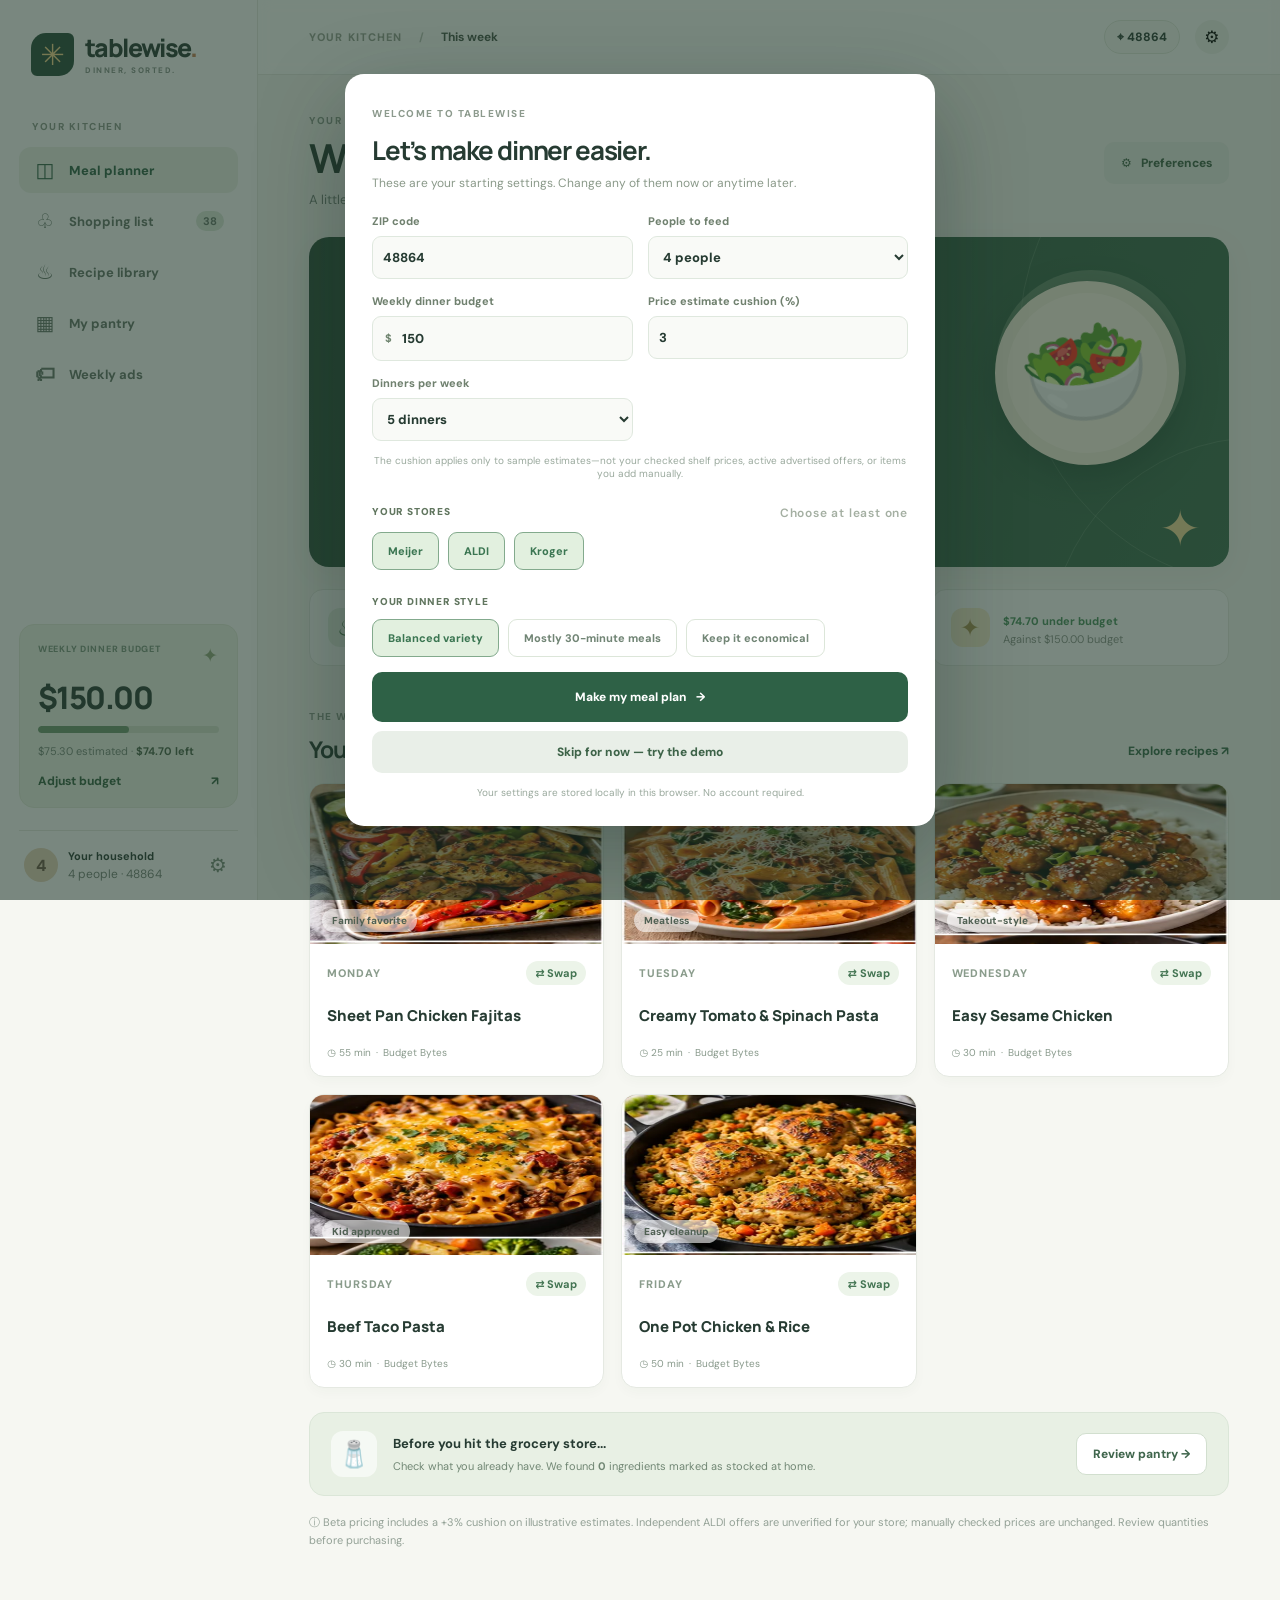
==== commit 6d7eaaf2: "Tablewise v0.8: synchronize split-store item prices with manual edits and display all store rates" ====
--- a/tablewise-beta/index.html
+++ b/tablewise-beta/index.html
@@ -98,6 +98,15 @@
  .shop-item .item-info{grid-column:2/5;grid-row:2;min-width:0;max-width:100%;overflow-wrap:anywhere}
  .recipe-allocations,.recipe-allocation{min-width:0;max-width:100%}
 }
+
+/* v0.8: Transparent split-store item rates from the same estimate/override source. */
+.item-price{min-width:112px;white-space:normal}
+.price-market-breakdown{display:grid;gap:3px;margin-top:8px;padding-top:7px;border-top:1px solid var(--line);font-size:10px;font-weight:500;color:#637669;min-width:110px}
+.price-market-row{display:flex;align-items:center;justify-content:space-between;gap:7px;text-align:left}
+.price-market-row b{font-size:10px;color:var(--ink);font-weight:700;white-space:nowrap}
+.price-market-row.selected{font-weight:800;color:#24704b}
+.price-market-row.selected b{color:#24704b}
+@media(max-width:560px){.shop-item .item-price{min-width:0}.price-market-breakdown{max-width:230px}.price-market-row{justify-content:flex-start}.price-market-row b{margin-left:auto}}
 
 </style></head><body><div id="app"></div><script>
 'use strict';
@@ -350,13 +359,14 @@
 function planView(sum){let remaining=S.budget-activeTotal(sum);const spent=remaining>=0?`<span class="good">${money(remaining)} under budget</span>`:`<span class="bad">${money(-remaining)} over budget</span>`;return `${pageHead('YOUR WEEK, YOUR WAY','What’s for dinner?','A little less planning, a lot more enjoying your evenings.',`<button class="btn btn-soft" data-act="settings">⚙ &nbsp; Preferences</button>`) }<section class="hero"><div class="hero-shape hero-shape1"></div><div class="hero-shape hero-shape2"></div><div class="hero-copy"><span class="hero-eyebrow">✦ MADE FOR YOUR FAMILY</span><h2>Good food.<br><em>Thoughtfully planned.</em></h2><p>Five delicious dinners, one smart shopping list, and room in the budget for the little extras.</p><div class="hero-buttons"><button class="btn btn-light" data-act="generate">✧ &nbsp; Generate a new week</button><button class="btn btn-ghost" data-act="shop-now">View grocery list ↗</button></div></div><div class="hero-illustration"><div class="plate plate-back"></div><div class="plate plate-front">🥗</div><div class="plant-leaf a">✦</div><div class="plant-leaf b">✳</div></div></section><div class="stat-row"><div class="stat"><span class="stat-icon soft-green">♨</span><div><strong>${S.days} dinners</strong><span>For ${S.people} hungry people</span></div></div><div class="stat"><span class="stat-icon soft-orange">♧</span><div><strong>${money(sum.one)}</strong><span>Estimated one-store cart</span></div></div><div class="stat"><span class="stat-icon soft-gold">✦</span><div><strong>${spent}</strong><span>Against ${money(S.budget)} budget</span></div></div></div><div class="section-heading"><div><span class="kicker">THE WEEK AHEAD</span><h2>Your dinner lineup</h2></div><div class="inline-actions"><button class="text-btn" data-act="view" data-id="recipes">Explore recipes ↗</button></div></div><div class="meal-grid">${Array.from({length:S.days},(_,i)=>mealTile(recipe(S.meals[i]),i)).join('')}</div><div class="bottom-banner"><div class="bottom-emoji">🧂</div><div><strong>Before you hit the grocery store...</strong><p>Check what you already have. We found <b>${sum.used}</b> ingredients marked as stocked at home.</p></div><button class="btn btn-outline" data-act="pantry-check">Review pantry →</button></div><p class="disclaimer">ⓘ Beta pricing includes a +${estimateCushion()}% cushion on illustrative estimates. Independent ALDI offers are unverified for your store; manually checked prices are unchanged. Review quantities before purchasing.</p>`}
 function shoppingEntry(item,costs){
  const assigned=itemStore(item,costs),unit=estimatedUnit(item.key,assigned),cost=unit*item.count,source=priceSource(item.key,assigned),sourceLabel=source==='manual'?'Your verified price':source==='ad'?'Independent ad offer':source==='custom'?'Your custom item':`Estimate +${estimateCushion()}%`;
- return `<div class="shop-item ${S.checked[item.key]?'bought':''}" data-assigned-store="${esc(assigned)}"><label class="check-wrap"><input type="checkbox" data-act="check-item" data-key="${esc(item.key)}" ${S.checked[item.key]?'checked':''}/><span class="checkmark"></span></label><span class="item-emoji">${item.emoji}</span><div class="item-info"><div class="item-name">${esc(item.name)}</div><div class="item-sub">${qtyString(item.count,item.key)} · Buy at <b class="item-store">${esc(assigned)}</b></div>${item.allocations.length?`<div class="recipe-allocations"><div class="allocation-heading">Needed for ${item.allocations.length} ${item.allocations.length===1?'recipe':'recipes'} · ${shoppingQuantity(item.needed,item.key)} planned</div>${item.allocations.map(a=>`<div class="recipe-allocation"><span><b>${esc(a.day)}</b> · ${esc(a.title)}<small>${shoppingQuantity(a.needed,item.key)} for ${S.people*mealFactor(a.index)} servings</small></span><button type="button" class="portion-btn ${a.multiplier===2?'doubled':''}" data-act="meal-double" data-idx="${a.index}" aria-label="${a.multiplier===2?'Undo doubling':'Double'} ${esc(a.day)} ${esc(a.title)}">${a.multiplier===2?'✓ 2× · Undo':'Double this recipe ×2'}</button></div>`).join('')}</div>`:''}</div><div class="item-price">${money(cost)}<small>${money(unit)}/${item.unit} · ${sourceLabel}</small></div><button class="price-edit" data-act="price" data-key="${esc(item.key)}" aria-label="Edit prices for ${esc(item.name)}">✎</button></div>`;
+ const storeBreakdown=isSplitMode()?`<div class="price-market-breakdown" aria-label="Store price comparison for ${esc(item.name)}">${S.stores.map(st=>{const storeUnit=estimatedUnit(item.key,st),storeCost=storeUnit*item.count,manual=priceSource(item.key,st)==='manual';return `<div class="price-market-row ${st===assigned?'selected':''}" data-price-store="${esc(st)}"><span>${esc(st)}${st===assigned?' ✓':''}${manual?' · edited':''}</span><b>${money(storeCost)}</b></div>`}).join('')}</div>`:'';
+ return `<div class="shop-item ${S.checked[item.key]?'bought':''}" data-assigned-store="${esc(assigned)}"><label class="check-wrap"><input type="checkbox" data-act="check-item" data-key="${esc(item.key)}" ${S.checked[item.key]?'checked':''}/><span class="checkmark"></span></label><span class="item-emoji">${item.emoji}</span><div class="item-info"><div class="item-name">${esc(item.name)}</div><div class="item-sub">${qtyString(item.count,item.key)} · Buy at <b class="item-store">${esc(assigned)}</b></div>${item.allocations.length?`<div class="recipe-allocations"><div class="allocation-heading">Needed for ${item.allocations.length} ${item.allocations.length===1?'recipe':'recipes'} · ${shoppingQuantity(item.needed,item.key)} planned</div>${item.allocations.map(a=>`<div class="recipe-allocation"><span><b>${esc(a.day)}</b> · ${esc(a.title)}<small>${shoppingQuantity(a.needed,item.key)} for ${S.people*mealFactor(a.index)} servings</small></span><button type="button" class="portion-btn ${a.multiplier===2?'doubled':''}" data-act="meal-double" data-idx="${a.index}" aria-label="${a.multiplier===2?'Undo doubling':'Double'} ${esc(a.day)} ${esc(a.title)}">${a.multiplier===2?'✓ 2× · Undo':'Double this recipe ×2'}</button></div>`).join('')}</div>`:''}</div><div class="item-price" data-item-cost="${money(cost)}">${money(cost)}<small>${money(unit)}/${item.unit} · ${sourceLabel}</small>${storeBreakdown}</div><button class="price-edit" data-act="price" data-key="${esc(item.key)}" aria-label="Edit prices for ${esc(item.name)}">✎</button></div>`;
 }
 function shopView(sum){
  const groups=SHOP_CATEGORIES.map(c=>[c,sum.items.filter(i=>i.aisle===c)]).filter(([,v])=>v.length);
  const chosen=selectedSingleStore(sum),oneTotal=sum.sums[chosen]??sum.one,split=isSplitMode(),total=activeTotal(sum);
  const picker=`<label class="single-store-picker" for="single-store-select">Shop exclusively at <select id="single-store-select" aria-label="Choose your one shopping store"><option value="auto" ${!S.stores.includes(S.singleStore)?'selected':''}>Automatically choose cheapest (${esc(sum.best)})</option>${S.stores.map(st=>`<option value="${esc(st)}" ${S.singleStore===st?'selected':''}>${esc(st)} · ${money(sum.sums[st]||0)}</option>`).join('')}</select></label>`;
- return `${pageHead('GOOD SHOPPING STARTS HERE','Your grocery list','One list with per-dinner estimated ingredient quantities. Double only the recipe you want.',`<div class="page-actions"><button class="btn btn-soft shop-pantry-top" data-act="pantry-check">🧂 &nbsp; Check pantry first</button><button class="btn btn-soft" data-act="print">⎙ &nbsp; Print</button><button class="btn btn-primary" data-act="add-item">＋ &nbsp; Add item</button></div>`)}<div class="price-notice"><span class="notice-icon">ⓘ</span><div><strong>Estimate cushion: +${estimateCushion()}% (editable in Preferences)</strong><p>This cushion applies only to simulated prices. Your checked prices, prices on manually added items, and matching dated ALDI weekly-ad offers are unchanged. Independent ALDI offers are not locally verified. Tap ✎ to enter real shelf prices; they always take priority.</p></div></div><div class="compare-wrap"><div class="compare-heading"><span class="kicker">STORE COMPARISON</span><h2>How would you like to shop?</h2><p>Mixed estimates for your selected stores near ${esc(S.zip)}. ALDI ad overrides are from an independent, non-localized source.</p></div><div class="compare-cards"><div class="compare-card ${!split?'chosen':''}"><div class="compare-label">ONE STORE <span class="pill pale">Fewer stops</span></div><strong class="compare-dollar">${money(!split?oneTotal:sum.one)}</strong><p>${!split?`Your entire cart at <b>${esc(chosen)}</b>`:`Lowest modeled one-store total at <b>${esc(sum.best)}</b>`}</p><button class="compare-select" data-act="strategy" data-id="one">${!split?'✓ Selected':'Choose one store'} →</button></div><div class="compare-card ${split?'chosen':''}"><div class="compare-label">SPLIT STORES <span class="pill pale">Price-focused</span></div><strong class="compare-dollar">${money(sum.split)}</strong><p>Modeled savings of <b>${money(sum.savings)}</b> across ${S.stores.length} stores</p><button class="compare-select" data-act="strategy" data-id="split">${split?'✓ Selected':'Compare split cart'} →</button></div></div>${!split?picker:''}<div class="store-mini">${S.stores.map(st=>`<span><i class="store-dot ${st==='ALDI'?'aldi':st==='Kroger'?'kroger':'meijer'}"></i>${st}: ${money(sum.sums[st]||0)}</span>`).join('')}</div><div class="online-shop-links"><span>Compare real online prices for your chosen pickup store:</span><div>${S.stores.map(st=>`<a href="${STORE_SHOP_LINKS[st]}" target="_blank" rel="noopener noreferrer">${esc(st)} online shop ↗</a>`).join('')}</div><small>These links open the retailers; prices shown there are not yet synchronized into Tablewise.</small></div></div><div class="shop-topline"><div><h2>Shopping list</h2><p>${sum.completed} of ${sum.items.length} items checked · ${sum.used} pantry items removed</p><p class="shopping-mode-note">${split?'Split-store plan: each item shows its assigned store.':`Single-store plan: all ${sum.items.length} items at ${esc(chosen)}.`}</p></div><div class="shop-top-actions"><button class="text-btn" data-act="clear-checks">Clear checks</button><button class="text-btn" data-act="export">Export list ↗</button></div></div><div class="shopping-layout"><div class="shop-list">${groups.length?groups.map(([category,items])=>`<section class="aisle-group"><div class="aisle-head"><strong>${category}</strong><span>${items.length} items</span></div>${items.map(i=>shoppingEntry(i,sum)).join('')}</section>`).join(''):`<div class="empty-state">Your list is empty. Add meals to build your shopping list.</div>`}</div><aside class="receipt"><span class="kicker">YOUR ESTIMATED TOTAL</span><div class="receipt-total">${money(total)}</div><div class="receipt-line"><span>Shopping method</span><b>${split?'Split stores':esc(chosen)+' only'}</b></div><div class="receipt-line"><span>Weekly dinner budget</span><b>${money(S.budget)}</b></div><div class="receipt-line"><span>Shopping items</span><b>${sum.items.length}</b></div><div class="receipt-line"><span>Pantry ingredients skipped</span><b>${sum.used}</b></div><div class="receipt-line"><span>Estimated-price cushion</span><b>+${estimateCushion()}%</b></div><div class="receipt-line"><span>Price source</span><b>Buffered samples + unverified ad offers</b></div><div class="receipt-rule"></div><div class="receipt-result"><span>${total>S.budget?'Over budget':'Budget remaining'}</span><strong class="${total>S.budget?'bad':'good'}">${money(Math.abs(S.budget-total))}</strong></div><button class="btn btn-primary full" data-act="pantry-check">🧂 &nbsp; Check pantry first</button><p class="receipt-note">Double a single dinner from any ingredient's recipe breakdown. All its ingredients update together. Ingredient amounts and package sizing are approximate. Confirm against the linked recipes before purchasing.</p></aside></div>`
+ return `${pageHead('GOOD SHOPPING STARTS HERE','Your grocery list','One list with per-dinner estimated ingredient quantities. Double only the recipe you want.',`<div class="page-actions"><button class="btn btn-soft shop-pantry-top" data-act="pantry-check">🧂 &nbsp; Check pantry first</button><button class="btn btn-soft" data-act="print">⎙ &nbsp; Print</button><button class="btn btn-primary" data-act="add-item">＋ &nbsp; Add item</button></div>`)}<div class="price-notice"><span class="notice-icon">ⓘ</span><div><strong>Estimate cushion: +${estimateCushion()}% (editable in Preferences)</strong><p>This cushion applies only to simulated prices. Your checked prices, prices on manually added items, and matching dated ALDI weekly-ad offers are unchanged. In split mode, the amount on the right uses the lowest store price for each item; the breakdown beneath shows every store, including edits that aren't the cheapest. Tap ✎ to enter a shelf price.</p></div></div><div class="compare-wrap"><div class="compare-heading"><span class="kicker">STORE COMPARISON</span><h2>How would you like to shop?</h2><p>Mixed estimates for your selected stores near ${esc(S.zip)}. ALDI ad overrides are from an independent, non-localized source.</p></div><div class="compare-cards"><div class="compare-card ${!split?'chosen':''}"><div class="compare-label">ONE STORE <span class="pill pale">Fewer stops</span></div><strong class="compare-dollar">${money(!split?oneTotal:sum.one)}</strong><p>${!split?`Your entire cart at <b>${esc(chosen)}</b>`:`Lowest modeled one-store total at <b>${esc(sum.best)}</b>`}</p><button class="compare-select" data-act="strategy" data-id="one">${!split?'✓ Selected':'Choose one store'} →</button></div><div class="compare-card ${split?'chosen':''}"><div class="compare-label">SPLIT STORES <span class="pill pale">Price-focused</span></div><strong class="compare-dollar">${money(sum.split)}</strong><p>Modeled savings of <b>${money(sum.savings)}</b> across ${S.stores.length} stores</p><button class="compare-select" data-act="strategy" data-id="split">${split?'✓ Selected':'Compare split cart'} →</button></div></div>${!split?picker:''}<div class="store-mini">${S.stores.map(st=>`<span><i class="store-dot ${st==='ALDI'?'aldi':st==='Kroger'?'kroger':'meijer'}"></i>${st}: ${money(sum.sums[st]||0)}</span>`).join('')}</div><div class="online-shop-links"><span>Compare real online prices for your chosen pickup store:</span><div>${S.stores.map(st=>`<a href="${STORE_SHOP_LINKS[st]}" target="_blank" rel="noopener noreferrer">${esc(st)} online shop ↗</a>`).join('')}</div><small>These links open the retailers; prices shown there are not yet synchronized into Tablewise.</small></div></div><div class="shop-topline"><div><h2>Shopping list</h2><p>${sum.completed} of ${sum.items.length} items checked · ${sum.used} pantry items removed</p><p class="shopping-mode-note">${split?'Split-store plan: each item shows its assigned store.':`Single-store plan: all ${sum.items.length} items at ${esc(chosen)}.`}</p></div><div class="shop-top-actions"><button class="text-btn" data-act="clear-checks">Clear checks</button><button class="text-btn" data-act="export">Export list ↗</button></div></div><div class="shopping-layout"><div class="shop-list">${groups.length?groups.map(([category,items])=>`<section class="aisle-group"><div class="aisle-head"><strong>${category}</strong><span>${items.length} items</span></div>${items.map(i=>shoppingEntry(i,sum)).join('')}</section>`).join(''):`<div class="empty-state">Your list is empty. Add meals to build your shopping list.</div>`}</div><aside class="receipt"><span class="kicker">YOUR ESTIMATED TOTAL</span><div class="receipt-total">${money(total)}</div><div class="receipt-line"><span>Shopping method</span><b>${split?'Split stores':esc(chosen)+' only'}</b></div><div class="receipt-line"><span>Weekly dinner budget</span><b>${money(S.budget)}</b></div><div class="receipt-line"><span>Shopping items</span><b>${sum.items.length}</b></div><div class="receipt-line"><span>Pantry ingredients skipped</span><b>${sum.used}</b></div><div class="receipt-line"><span>Estimated-price cushion</span><b>+${estimateCushion()}%</b></div><div class="receipt-line"><span>Price source</span><b>Buffered samples + unverified ad offers</b></div><div class="receipt-rule"></div><div class="receipt-result"><span>${total>S.budget?'Over budget':'Budget remaining'}</span><strong class="${total>S.budget?'bad':'good'}">${money(Math.abs(S.budget-total))}</strong></div><button class="btn btn-primary full" data-act="pantry-check">🧂 &nbsp; Check pantry first</button><p class="receipt-note">Double a single dinner from any ingredient's recipe breakdown. All its ingredients update together. Ingredient amounts and package sizing are approximate. Confirm against the linked recipes before purchasing.</p></aside></div>`
 }
 
 function recipeCard(r){const saved=S.favorites.includes(r.id);return `<article class="recipe-tile" data-search="${esc((r.title+' '+r.category+' '+r.source+' '+Object.keys(r.ings).map(k=>def(k)[0]).join(' ')).toLowerCase())}" data-cat="${esc(r.category)}" data-time="${r.time}" data-fav="${saved?'1':'0'}"><button type="button" class="recipe-art ${r.shade} with-photo" data-act="detail" data-id="${r.id}" aria-label="View ${esc(r.title)} recipe">${dishPhoto(r,'recipe-photo')}<span class="recipe-tag">${esc(r.tag)}</span></button><button type="button" class="recipe-save ${saved?'saved':''}" data-act="toggle-favorite" data-id="${r.id}" aria-label="${saved?'Remove':'Save'} ${esc(r.title)} ${saved?'from':'to'} favorites" title="${saved?'Saved':'Save recipe'}">${saved?'♥':'♡'}</button><div class="recipe-body"><div class="recipe-source">${esc(r.source)} · ${r.category}</div><button class="recipe-title" data-act="detail" data-id="${r.id}">${esc(r.title)}</button><div class="recipe-bottom"><span>◷ ${r.time>=90?Math.round(r.time/60)+'h':r.time+' min'}</span><button class="tiny-cta" data-act="choose-meal" data-id="${r.id}">Add to week +</button></div></div></article>`}
@@ -388,7 +398,7 @@
 if(modal==='pantry'){const needs=weeklyRecipeNeeds();const other=PANTRY_KEYS.filter(k=>!needs.some(i=>i.key===k));return modalWrap(`${modalTitle('THIS WEEK’S INGREDIENTS','Check what you have at home',`These are ingredients for your ${S.days} selected dinners. Tap each ingredient you already have to remove it from your grocery list.`)}<div class="pantry-scroll-region">${weeklyPantrySection()}${other.length?`<details class="extra-pantry-details"><summary>Check other common spices and staples (${other.length})</summary><div class="quick-pantry">${other.map(k=>pantryToggleMarkup({key:k,name:def(k)[0]},'other')).join('')}</div></details>`:''}</div><div class="modal-footer pantry-sticky-footer"><button type="button" class="btn btn-soft" data-act="finish-pantry">Finish later</button><button type="button" class="btn btn-primary" data-act="finish-pantry">Done checking &nbsp; →</button></div>`,true)}
 if(modal==='detail'){let r=recipe(activeProduct);if(!r)return '';return modalWrap(`<div class="detail-banner ${r.shade} detail-photo-banner">${dishPhoto(r,'detail-photo')}<button class="modal-close over-art" data-act="close" aria-label="Close recipe details">×</button></div><div class="detail-inner">${modalTitle(r.source,r.title,`${r.time} min · ${r.servings} original servings · ${r.category}`,false)}<div class="detail-callout">Shopping quantities are approximate for planning. Follow the original recipe for exact amounts and cooking directions.</div><div class="detail-ingredients"><strong>Ingredients in the plan</strong>${Object.entries(r.ings).map(([k,q])=>`<div><span>${esc(def(k)[0])}</span><span>${q<.2?'Pantry amount':qtyString(Math.round(q*10)/10,k)}</span></div>`).join('')}</div><div class="modal-footer"><a class="btn btn-soft" target="_blank" rel="noopener noreferrer" href="${esc(r.url)}">Read original recipe ↗</a><button class="btn btn-primary" data-act="choose-meal" data-id="${r.id}">Add to my week +</button></div></div>`,true)}
 if(modal==='swap'){return modalWrap(`${modalTitle('CHANGE YOUR MENU',`Choose ${DAYS[swapIndex]}’s dinner`,'Pick something that sounds good. Your shopping list will recalculate automatically.') }<div class="swap-list">${RECIPES.map(r=>`<button data-act="apply-swap" data-id="${r.id}" class="swap-row ${S.meals[swapIndex]===r.id?'is-current':''}"><span class="swap-emoji ${r.shade}">${dishPhoto(r,'swap-photo')}</span><span><b>${esc(r.title)}</b><small>${esc(r.source)} · ${r.time} min</small></span><span class="swap-arrow">${S.meals[swapIndex]===r.id?'✓':'→'}</span></button>`).join('')}</div>`,true)}
-if(modal==='price'){let k=activeProduct,d=def(k);return modalWrap(`${modalTitle('EDIT ESTIMATED PRICES',`Price check: ${esc(d[0])}`,'Enter a shelf price for the shown purchase unit. Edits are saved on this device.')}<div class="unit-banner">Purchase unit: <b>${esc(d[2])}</b>. Prices may be simulated examples or independently advertised ALDI offers; neither is verified locally.</div><form id="price-form"><div class="price-form-fields">${S.stores.map(st=>`<label><span>${st} ${S.prices[k]?.[st]!=null?'<em>your price</em>':`<em>${adPriceOffer(k,st)?'independent ad offer':k.startsWith('extra-')?'custom item':`sample +${estimateCushion()}%`}</em>`}</span><div class="money-input"><span>$</span><input name="${st}" type="number" required step="0.01" min="0" max="9999" value="${estimatedUnit(k,st).toFixed(2)}"/></div></label>`).join('')}</div><button class="btn btn-primary full" type="submit">Save prices</button></form>`,false)}
+if(modal==='price'){let k=activeProduct,d=def(k);return modalWrap(`${modalTitle('EDIT ESTIMATED PRICES',`Price check: ${esc(d[0])}`,'Edit a store purchase-unit price. Only changed fields are saved; in split mode the list total uses the cheapest store.')}<div class="unit-banner">Purchase unit: <b>${esc(d[2])}</b>. Prices may be simulated examples or independently advertised ALDI offers; neither is verified locally.</div><form id="price-form"><div class="price-form-fields">${S.stores.map(st=>`<label><span>${st} ${S.prices[k]?.[st]!=null?'<em>your price</em>':`<em>${adPriceOffer(k,st)?'independent ad offer':k.startsWith('extra-')?'custom item':`sample +${estimateCushion()}%`}</em>`}</span><div class="money-input"><span>$</span><input name="${st}" type="number" required step="0.01" min="0" max="9999" value="${estimatedUnit(k,st).toFixed(2)}"/></div></label>`).join('')}</div><button class="btn btn-primary full" type="submit">Save prices</button></form>`,false)}
 if(modal==='add'){return modalWrap(`${modalTitle('A LITTLE EXTRA','Add a grocery item','Need a snack or something else for dinner? Add it to this week’s list.')}<form id="extra-form" class="extra-form"><label>Item name<input name="name" required maxlength="70" placeholder="e.g. Fresh lemons"/></label><div class="form-grid"><label>Quantity<input type="number" min="1" max="99" step="1" name="qty" value="1" required/></label><label>Sample price per item ($)<input type="number" name="price" min="0" max="999" step="0.01" value="3.00" required/></label></div><button class="btn btn-primary full" type="submit">Add to shopping list</button></form>`,false)}
 return ''}
 function notify(msg){let e=$('#toast');if(!e)return;e.textContent=msg;e.classList.add('show');clearTimeout(toastTimeout);toastTimeout=setTimeout(()=>e.classList.remove('show'),2800)}
@@ -423,7 +433,7 @@
 document.addEventListener('keydown',e=>{if(e.key==='Escape'&&modal){e.preventDefault();modal='';render()}});
 document.addEventListener('input',e=>{if(e.target.id==='recipe-search'){searchTerm=e.target.value;filterRecipes()}});
 document.addEventListener('change',e=>{if(e.target.id==='kroger-region-select'){S.krogerRegion=e.target.value;save();render()} else if(e.target.id==='single-store-select'){S.singleStore=e.target.value==='auto'?'':e.target.value;save();render()}});
-document.addEventListener('submit',e=>{e.preventDefault();if(e.target.id==='prefs-form')setupSubmit(e.target);else if(e.target.id==='price-form'){const fd=new FormData(e.target);S.prices[activeProduct]=S.prices[activeProduct]||{};S.stores.forEach(s=>S.prices[activeProduct][s]=Math.max(0,Number(fd.get(s))||0));modal='';save();render();notify('Your store prices were saved')}else if(e.target.id==='extra-form'){let fd=new FormData(e.target),name=String(fd.get('name')||'').trim();if(!name)return;S.extra.push({id:Date.now().toString(36)+'-'+Math.random().toString(36).slice(2,6),name,qty:Math.max(1,Number(fd.get('qty'))||1),price:Math.max(0,Number(fd.get('price'))||0)});modal='';save();render();view='shop';render();notify('Added to your grocery list')}});
+document.addEventListener('submit',e=>{e.preventDefault();if(e.target.id==='prefs-form')setupSubmit(e.target);else if(e.target.id==='price-form'){const fd=new FormData(e.target),k=activeProduct;S.prices[k]=S.prices[k]||{};let changes=0;S.stores.forEach(st=>{const input=Number(fd.get(st)),previous=Number(estimatedUnit(k,st).toFixed(2));if(Number.isFinite(input)&&input>=0&&Math.abs(input-previous)>0.001){S.prices[k][st]=Math.round(input*100)/100;changes++}});modal='';save();render();notify(changes?`Updated ${changes} store ${changes===1?'price':'prices'}; the split cart uses the cheapest store for each item`:'No store prices changed')}else if(e.target.id==='extra-form'){let fd=new FormData(e.target),name=String(fd.get('name')||'').trim();if(!name)return;S.extra.push({id:Date.now().toString(36)+'-'+Math.random().toString(36).slice(2,6),name,qty:Math.max(1,Number(fd.get('qty'))||1),price:Math.max(0,Number(fd.get('price'))||0)});modal='';save();render();view='shop';render();notify('Added to your grocery list')}});
 render();
 
 </script></body></html>
